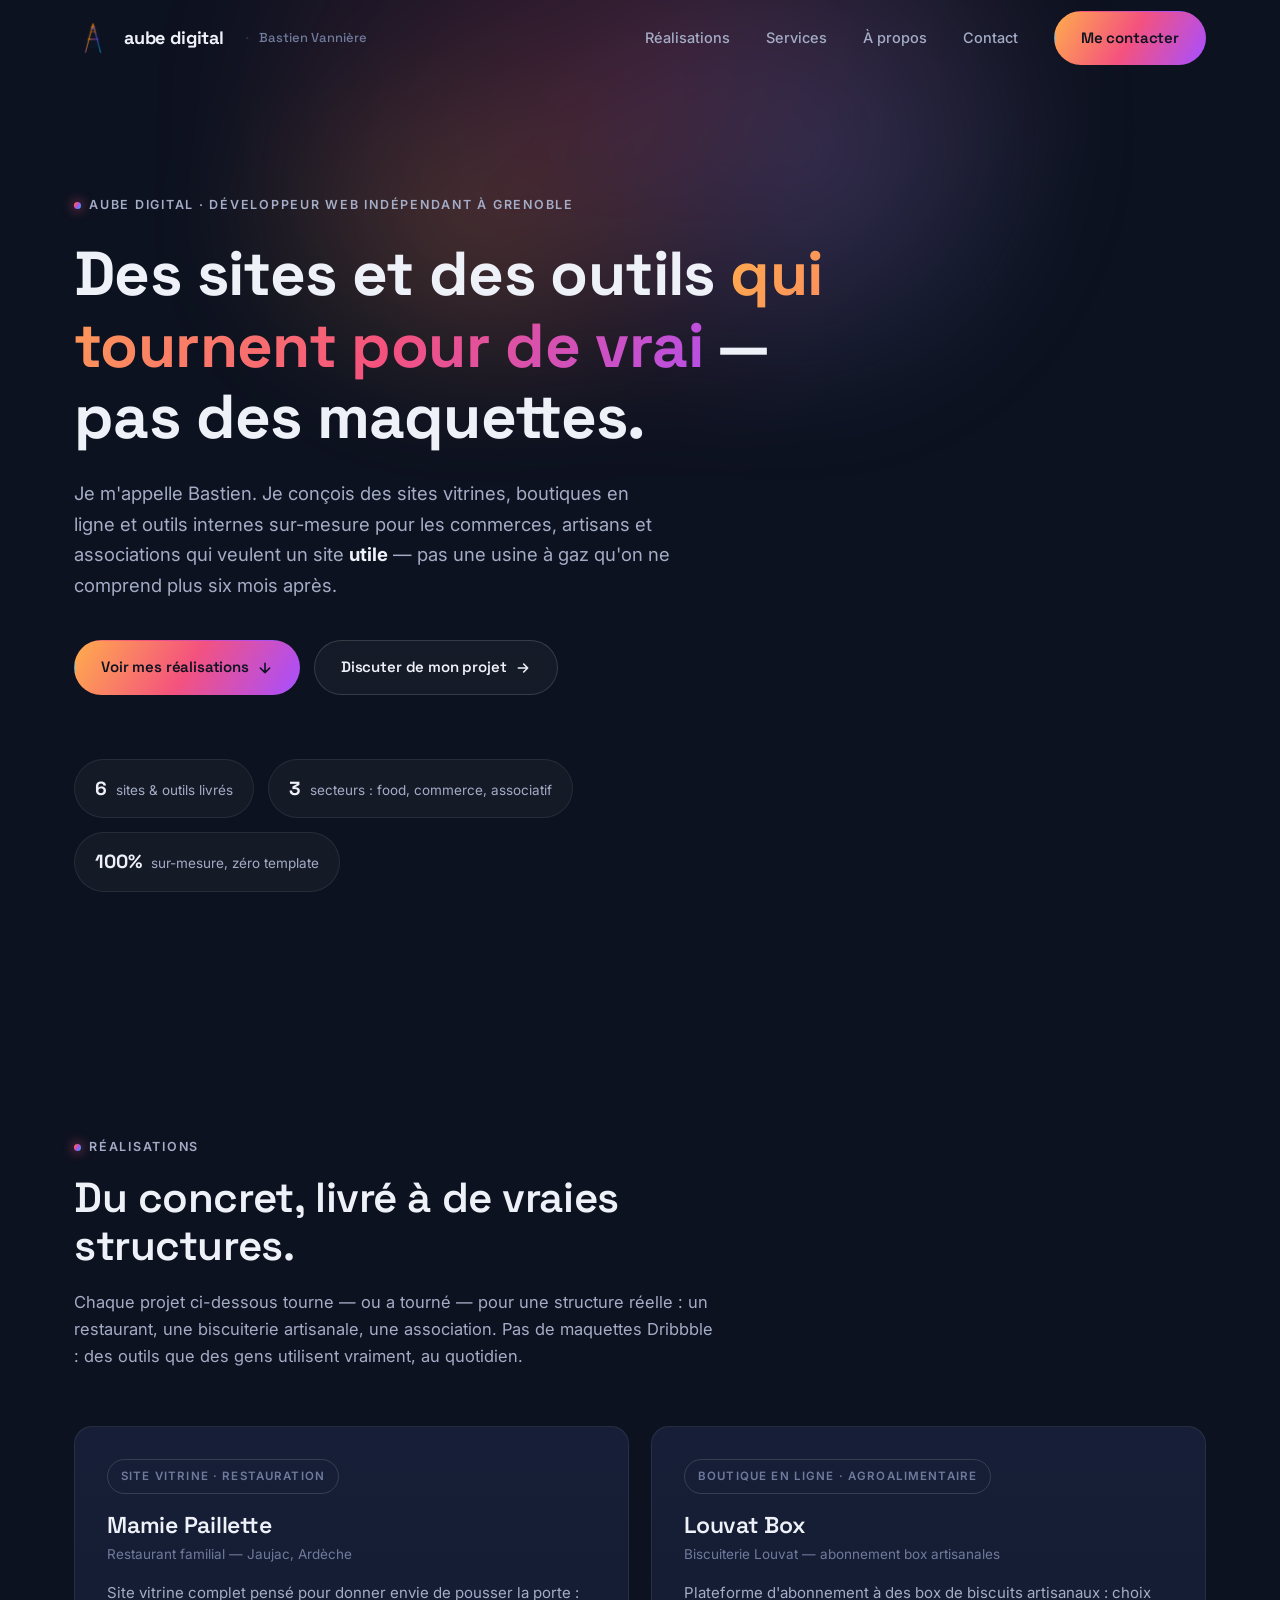
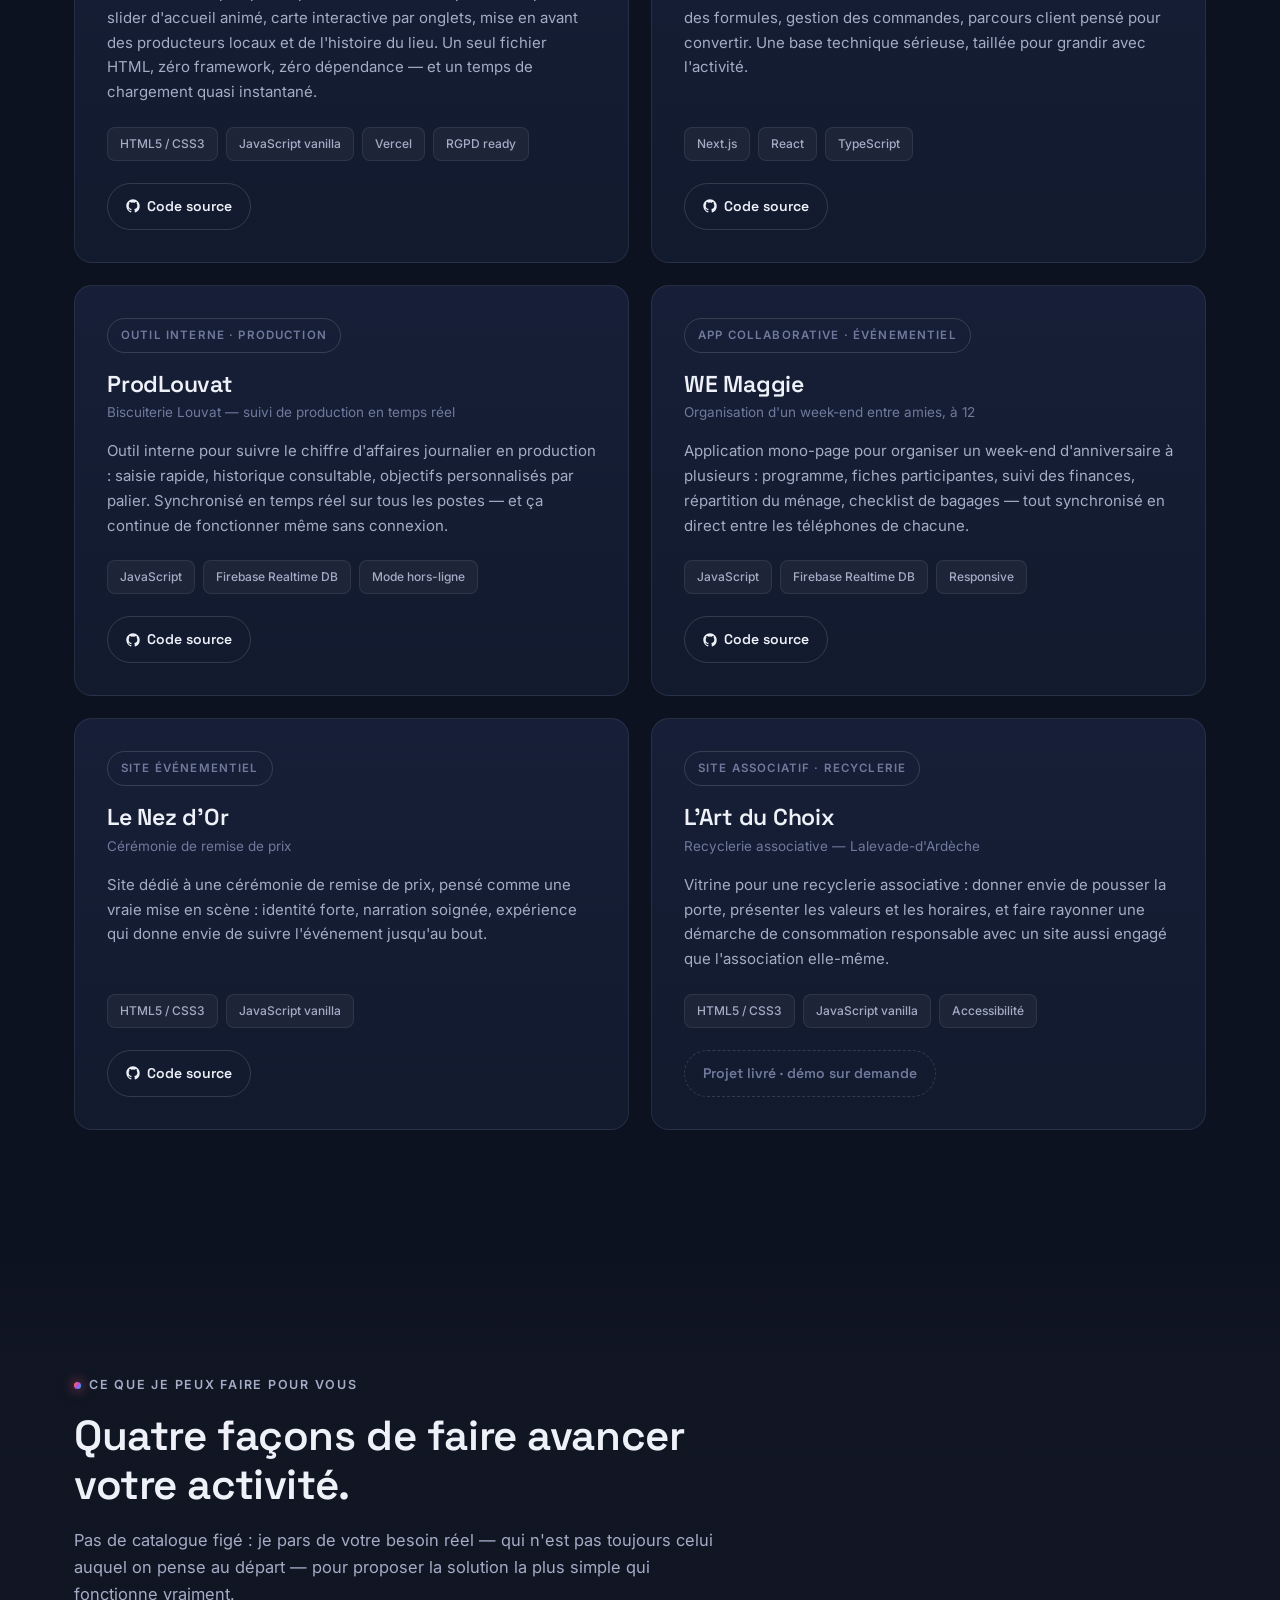
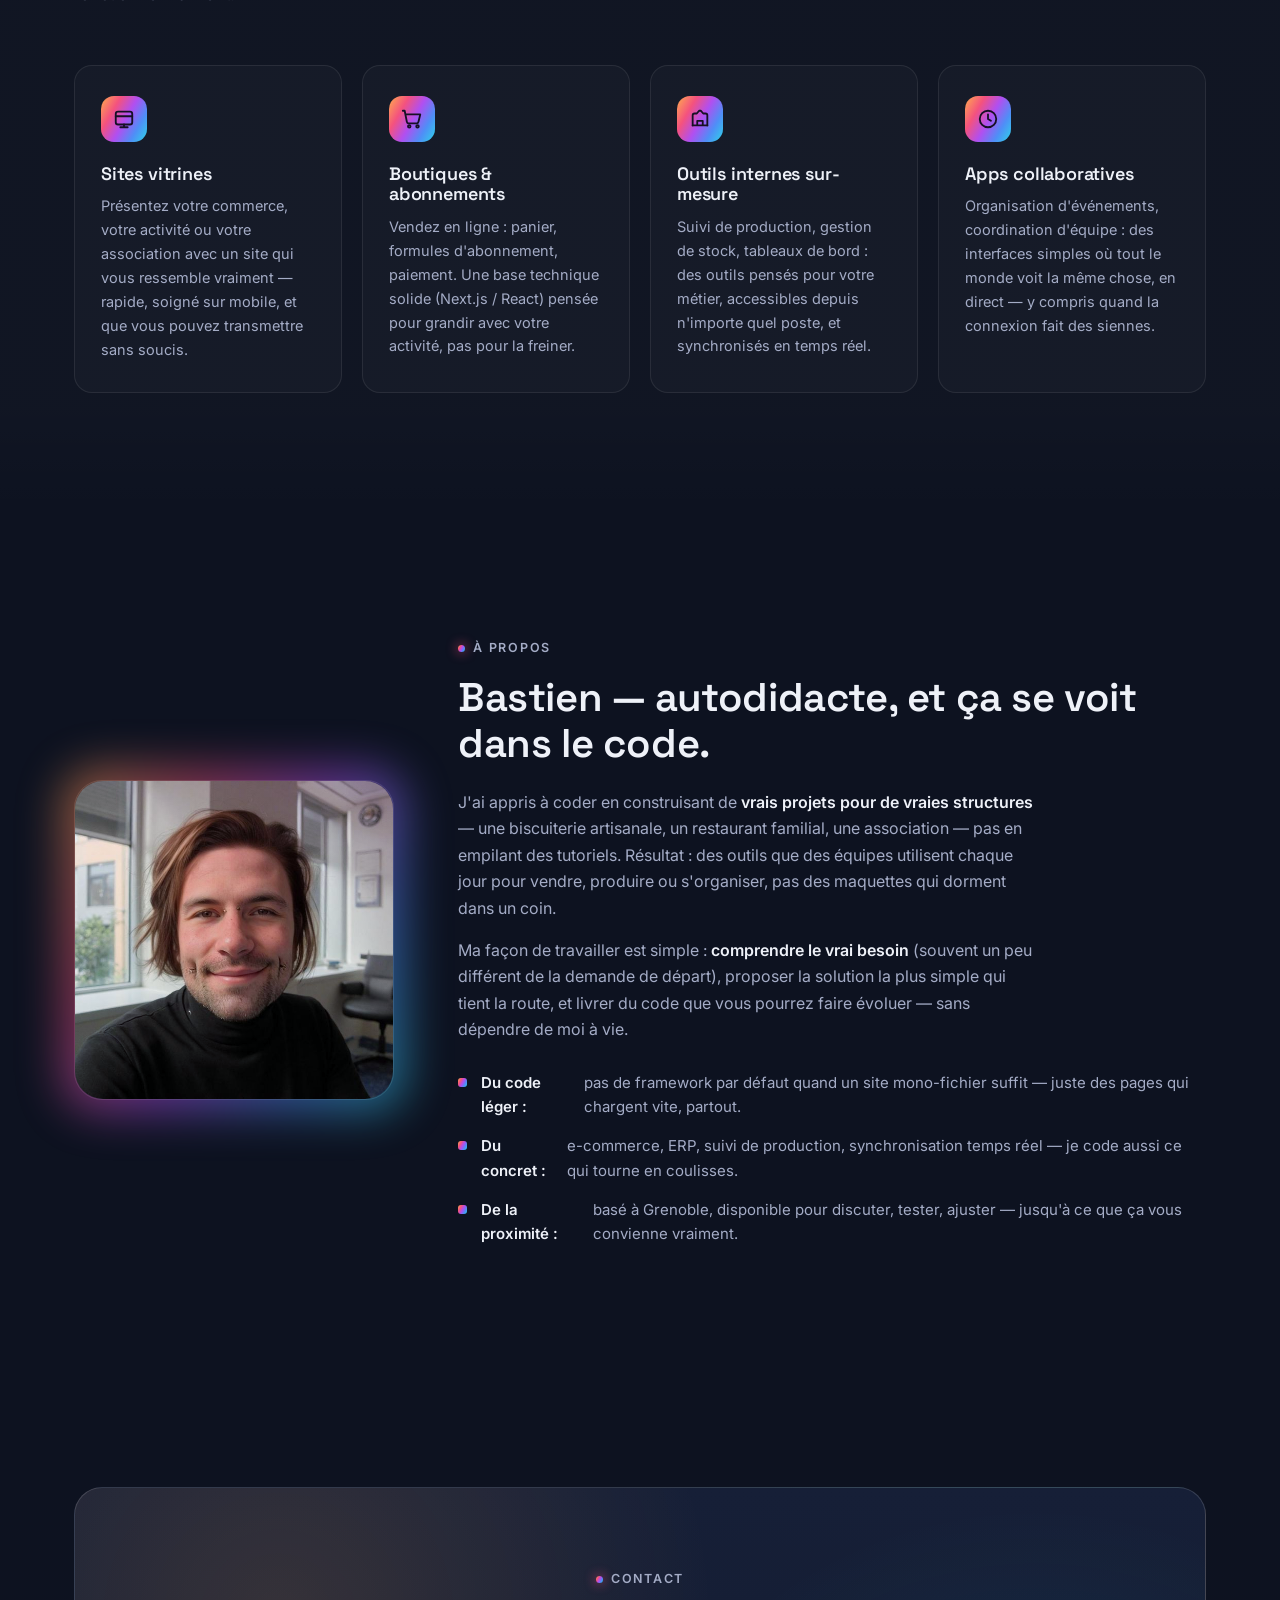
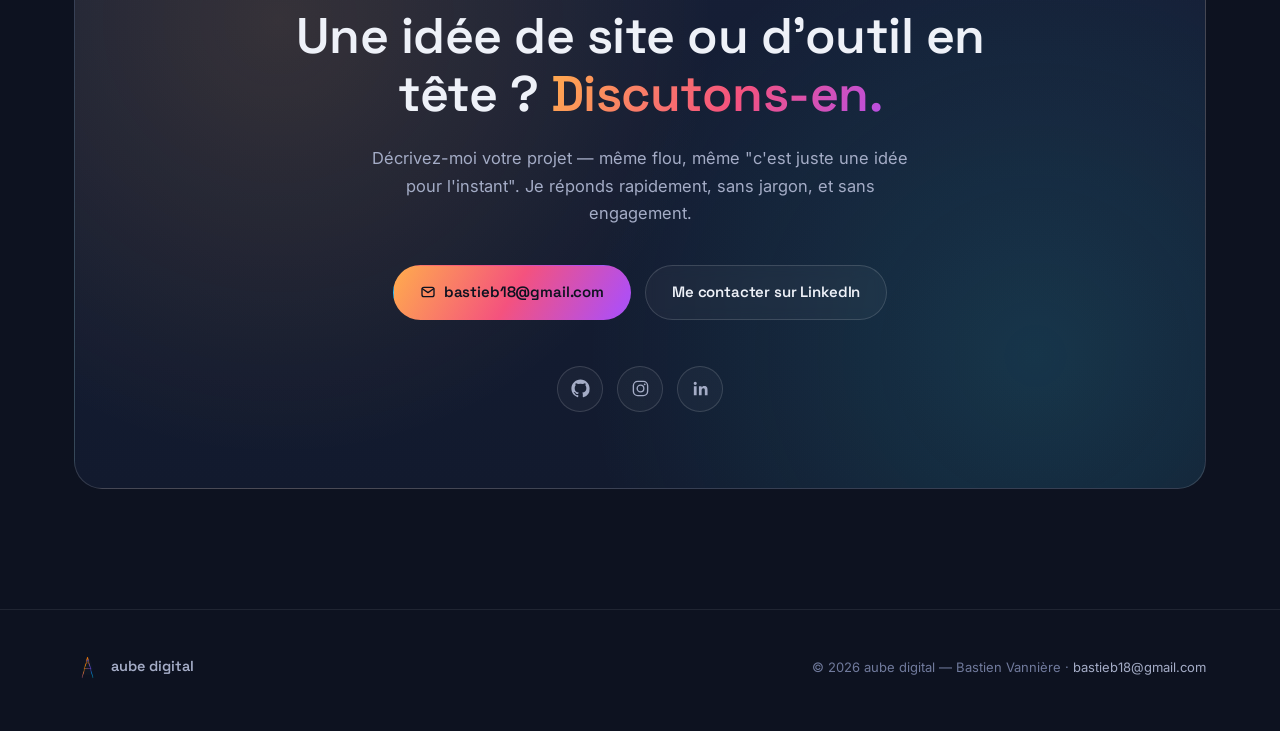
==== index.html @ ed572b6d "Add files via upload" ====
<!DOCTYPE html>
<html lang="fr">
<head>
  <meta charset="UTF-8">
  <meta name="viewport" content="width=device-width, initial-scale=1.0">
  <meta name="description" content="aube digital — Bastien Vanniere, développeur web indépendant à Grenoble. Sites vitrines, boutiques en ligne et outils internes sur-mesure pour commerces, artisans et associations.">
  <title>aube digital — Bastien Vanniere, développeur web indépendant</title>

  <link rel="icon" href="images/logo-mark.png" type="image/png">
  <link rel="preconnect" href="https://fonts.googleapis.com">
  <link rel="preconnect" href="https://fonts.gstatic.com" crossorigin>
  <link href="https://fonts.googleapis.com/css2?family=Space+Grotesk:wght@500;600;700&family=Inter:wght@400;500;600&display=swap" rel="stylesheet">

  <style>
    *, *::before, *::after { box-sizing: border-box; margin: 0; padding: 0; }

    :root {
      --bg:        #0d1220;
      --bg-soft:   #121a2e;
      --surface:   #161f37;
      --surface-2: #1c2742;
      --border:    rgba(255,255,255,.08);
      --border-2:  rgba(255,255,255,.14);
      --text:      #eef1f8;
      --text-dim:  #a4acc6;
      --text-dimmer: #707a9c;

      --c1: #ffac4d;  /* amber   */
      --c2: #f4527e;  /* coral   */
      --c3: #b14ff0;  /* violet  */
      --c4: #4f8ef7;  /* azure   */
      --c5: #2dd4e8;  /* cyan    */
      --gradient: linear-gradient(120deg, var(--c1) 0%, var(--c2) 28%, var(--c3) 52%, var(--c4) 76%, var(--c5) 100%);

      --radius: 18px;
      --radius-sm: 12px;
      --maxw: 1180px;
      --shadow: 0 20px 60px -20px rgba(0,0,0,.6);
    }

    html { scroll-behavior: smooth; }

    body {
      font-family: 'Inter', -apple-system, BlinkMacSystemFont, 'Segoe UI', Roboto, sans-serif;
      background: var(--bg);
      color: var(--text);
      line-height: 1.65;
      -webkit-font-smoothing: antialiased;
      overflow-x: hidden;
    }

    h1, h2, h3, h4 {
      font-family: 'Space Grotesk', 'Inter', sans-serif;
      line-height: 1.15;
      letter-spacing: -.01em;
      font-weight: 600;
    }

    a { color: inherit; text-decoration: none; }
    img { display: block; max-width: 100%; }
    section { position: relative; }

    .wrap {
      max-width: var(--maxw);
      margin: 0 auto;
      padding: 0 24px;
    }

    .grad-text {
      background: var(--gradient);
      background-size: 200% 200%;
      -webkit-background-clip: text;
      background-clip: text;
      color: transparent;
      animation: grad-shift 10s ease infinite;
    }
    @keyframes grad-shift {
      0%, 100% { background-position: 0% 50%; }
      50% { background-position: 100% 50%; }
    }

    .eyebrow {
      display: inline-flex;
      align-items: center;
      gap: 8px;
      font-size: 12.5px;
      font-weight: 600;
      letter-spacing: .14em;
      text-transform: uppercase;
      color: var(--text-dim);
    }
    .eyebrow::before {
      content: '';
      width: 7px; height: 7px;
      border-radius: 50%;
      background: var(--gradient);
      box-shadow: 0 0 12px var(--c2);
    }

    /* ───────────────────────── BUTTONS ───────────────────────── */
    .btn {
      display: inline-flex;
      align-items: center;
      justify-content: center;
      gap: 8px;
      padding: 14px 26px;
      border-radius: 999px;
      font-family: 'Space Grotesk', sans-serif;
      font-weight: 600;
      font-size: 15px;
      letter-spacing: -.01em;
      border: 1px solid transparent;
      cursor: pointer;
      transition: transform .25s ease, box-shadow .25s ease, border-color .25s ease, background .25s ease, color .25s ease;
      white-space: nowrap;
    }
    .btn-primary {
      background: var(--gradient);
      background-size: 180% 180%;
      color: #0d1220;
    }
    .btn-primary:hover { transform: translateY(-2px); box-shadow: 0 12px 32px -8px rgba(244,82,126,.55); background-position: 100% 50%; }
    .btn-ghost {
      background: rgba(255,255,255,.04);
      border-color: var(--border-2);
      color: var(--text);
      backdrop-filter: blur(6px);
    }
    .btn-ghost:hover { background: rgba(255,255,255,.09); border-color: rgba(255,255,255,.3); transform: translateY(-2px); }
    .btn svg { width: 16px; height: 16px; flex-shrink: 0; }

    /* ───────────────────────── NAV ───────────────────────── */
    .nav {
      position: fixed;
      top: 0; left: 0; right: 0;
      z-index: 100;
      border-bottom: 1px solid transparent;
      transition: background .3s ease, border-color .3s ease, backdrop-filter .3s ease;
    }
    .nav.is-scrolled {
      background: rgba(13,18,32,.78);
      backdrop-filter: blur(14px);
      border-color: var(--border);
    }
    .nav .wrap {
      display: flex;
      align-items: center;
      justify-content: space-between;
      height: 76px;
    }
    .brand {
      display: flex;
      align-items: center;
      gap: 12px;
      font-family: 'Space Grotesk', sans-serif;
      font-weight: 700;
      font-size: 18px;
      letter-spacing: -.01em;
    }
    .brand img { width: 38px; height: 38px; object-fit: contain; }
    .brand .sub { color: var(--text-dimmer); font-weight: 500; font-size: 13px; letter-spacing: 0; display: none; }

    .nav-links {
      display: flex;
      align-items: center;
      gap: 36px;
    }
    .nav-links a:not(.btn) {
      font-size: 14.5px;
      font-weight: 500;
      color: var(--text-dim);
      transition: color .2s ease;
      position: relative;
    }
    .nav-links a:not(.btn)::after {
      content: '';
      position: absolute;
      left: 0; right: 100%;
      bottom: -6px;
      height: 2px;
      background: var(--gradient);
      transition: right .25s ease;
      border-radius: 2px;
    }
    .nav-links a:not(.btn):hover { color: var(--text); }
    .nav-links a:not(.btn):hover::after { right: 0; }

    .nav-toggle {
      display: none;
      width: 40px; height: 40px;
      border-radius: 10px;
      border: 1px solid var(--border-2);
      background: rgba(255,255,255,.04);
      cursor: pointer;
      position: relative;
    }
    .nav-toggle span, .nav-toggle span::before, .nav-toggle span::after {
      content: '';
      position: absolute;
      height: 2px;
      background: var(--text);
      border-radius: 2px;
      transition: transform .25s ease, opacity .2s ease, top .25s ease;
    }
    .nav-toggle span { left: 10px; right: 10px; top: 19px; }
    .nav-toggle span::before { left: 0; right: 0; top: -6px; }
    .nav-toggle span::after { left: 0; right: 0; top: 6px; }
    .nav-toggle.is-open span { background: transparent; }
    .nav-toggle.is-open span::before { top: 0; transform: rotate(45deg); background: var(--text); }
    .nav-toggle.is-open span::after { top: 0; transform: rotate(-45deg); background: var(--text); }

    /* ───────────────────────── HERO ───────────────────────── */
    .hero {
      padding: 190px 0 120px;
      overflow: hidden;
    }
    .hero::before {
      content: '';
      position: absolute;
      top: -260px; left: 50%;
      transform: translateX(-50%);
      width: 900px; height: 700px;
      background:
        radial-gradient(closest-side, rgba(244,82,126,.22), transparent),
        radial-gradient(closest-side at 70% 60%, rgba(79,142,247,.18), transparent),
        radial-gradient(closest-side at 30% 70%, rgba(255,172,77,.16), transparent);
      filter: blur(40px);
      pointer-events: none;
      z-index: -1;
    }
    .hero-inner {
      max-width: 760px;
    }
    .hero h1 {
      margin-top: 22px;
      font-size: clamp(34px, 6vw, 62px);
      font-weight: 700;
    }
    .hero p.lead {
      margin-top: 26px;
      max-width: 600px;
      font-size: clamp(16px, 2vw, 18.5px);
      color: var(--text-dim);
    }
    .hero .actions {
      margin-top: 40px;
      display: flex;
      flex-wrap: wrap;
      gap: 14px;
    }
    .stat-row {
      margin-top: 64px;
      display: flex;
      flex-wrap: wrap;
      gap: 14px;
    }
    .stat-chip {
      display: flex;
      align-items: baseline;
      gap: 9px;
      padding: 13px 20px;
      background: rgba(255,255,255,.035);
      border: 1px solid var(--border);
      border-radius: 999px;
      font-size: 13.5px;
      color: var(--text-dim);
    }
    .stat-chip strong {
      font-family: 'Space Grotesk', sans-serif;
      font-size: 19px;
      color: var(--text);
      font-weight: 700;
    }

    /* ───────────────────────── SECTION HEADERS ───────────────────────── */
    .section-head {
      max-width: 640px;
      margin: 0 0 56px;
    }
    .section-head h2 {
      margin-top: 16px;
      font-size: clamp(28px, 4.4vw, 42px);
    }
    .section-head p {
      margin-top: 18px;
      color: var(--text-dim);
      font-size: 16.5px;
    }
    .section-pad { padding: 120px 0; }

    /* ───────────────────────── REVEAL ───────────────────────── */
    .reveal {
      opacity: 0;
      transform: translateY(28px);
      transition: opacity .7s cubic-bezier(.21,.6,.35,1), transform .7s cubic-bezier(.21,.6,.35,1);
    }
    .reveal.is-visible { opacity: 1; transform: translateY(0); }
    .reveal-stagger.is-visible > * { opacity: 1; transform: translateY(0); }
    .reveal-stagger > * {
      opacity: 0;
      transform: translateY(24px);
      transition: opacity .6s ease, transform .6s ease;
    }
    .reveal-stagger > *:nth-child(1) { transition-delay: .02s; }
    .reveal-stagger > *:nth-child(2) { transition-delay: .09s; }
    .reveal-stagger > *:nth-child(3) { transition-delay: .16s; }
    .reveal-stagger > *:nth-child(4) { transition-delay: .23s; }
    .reveal-stagger > *:nth-child(5) { transition-delay: .30s; }
    .reveal-stagger > *:nth-child(6) { transition-delay: .37s; }

    /* ───────────────────────── PROJECTS ───────────────────────── */
    .projects-grid {
      display: grid;
      grid-template-columns: repeat(2, 1fr);
      gap: 22px;
    }
    .project-card {
      grid-column: span 1;
      background: linear-gradient(180deg, var(--surface), var(--bg-soft));
      border: 1px solid var(--border);
      border-radius: var(--radius);
      padding: 32px;
      display: flex;
      flex-direction: column;
      transition: transform .3s ease, border-color .3s ease, box-shadow .3s ease;
    }
    .project-card:hover {
      transform: translateY(-4px);
      border-color: var(--border-2);
      box-shadow: var(--shadow);
    }
    .card-top {
      display: flex;
      align-items: center;
      justify-content: space-between;
      gap: 12px;
      margin-bottom: 18px;
    }
    .card-tag {
      font-size: 11.5px;
      font-weight: 600;
      letter-spacing: .1em;
      text-transform: uppercase;
      color: var(--text-dimmer);
      padding: 7px 13px;
      border: 1px solid var(--border-2);
      border-radius: 999px;
    }
    .project-card h3 {
      font-size: 23px;
      margin-bottom: 4px;
    }
    .project-card .project-meta {
      font-size: 13.5px;
      color: var(--text-dimmer);
      margin-bottom: 16px;
    }
    .project-card p.desc {
      color: var(--text-dim);
      font-size: 15px;
      flex: 1;
    }
    .tag-row {
      display: flex;
      flex-wrap: wrap;
      gap: 8px;
      margin: 22px 0 22px;
    }
    .tech-pill {
      font-size: 12px;
      font-weight: 500;
      padding: 6px 12px;
      border-radius: 8px;
      background: rgba(255,255,255,.045);
      border: 1px solid var(--border);
      color: var(--text-dim);
    }
    .card-links {
      display: flex;
      flex-wrap: wrap;
      gap: 10px;
      margin-top: auto;
    }
    .card-link {
      display: inline-flex;
      align-items: center;
      gap: 7px;
      font-size: 14px;
      font-weight: 600;
      font-family: 'Space Grotesk', sans-serif;
      padding: 11px 18px;
      border-radius: 999px;
      border: 1px solid var(--border-2);
      color: var(--text);
      transition: border-color .2s ease, background .2s ease, transform .2s ease;
    }
    .card-link:hover { background: rgba(255,255,255,.07); border-color: rgba(255,255,255,.35); transform: translateY(-1px); }
    .card-link.is-muted {
      color: var(--text-dimmer);
      border-style: dashed;
      cursor: default;
    }
    .card-link.is-muted:hover { transform: none; background: transparent; border-color: var(--border-2); }
    .card-link svg { width: 14px; height: 14px; }

    /* ───────────────────────── SERVICES ───────────────────────── */
    .services-grid {
      display: grid;
      grid-template-columns: repeat(4, 1fr);
      gap: 20px;
    }
    .service-card {
      padding: 30px 26px;
      border: 1px solid var(--border);
      border-radius: var(--radius);
      background: rgba(255,255,255,.025);
      transition: transform .3s ease, border-color .3s ease, background .3s ease;
    }
    .service-card:hover {
      transform: translateY(-4px);
      border-color: var(--border-2);
      background: rgba(255,255,255,.045);
    }
    .service-icon {
      width: 46px; height: 46px;
      border-radius: 13px;
      display: flex; align-items: center; justify-content: center;
      background: var(--gradient);
      margin-bottom: 22px;
    }
    .service-icon svg { width: 22px; height: 22px; color: #161025; }
    .service-card h3 { font-size: 18px; margin-bottom: 10px; }
    .service-card p { font-size: 14.5px; color: var(--text-dim); }

    /* ───────────────────────── ABOUT ───────────────────────── */
    .about-grid {
      display: grid;
      grid-template-columns: 320px 1fr;
      gap: 64px;
      align-items: center;
    }
    .about-photo {
      position: relative;
      width: 100%;
      aspect-ratio: 1;
      border-radius: 28px;
      isolation: isolate;
      border: 1px solid var(--border-2);
    }
    .about-photo img {
      display: block;
      width: 100%; height: 100%;
      object-fit: cover;
      filter: saturate(1.04);
      border-radius: 28px;
    }
    .about-photo::after {
      content: '';
      position: absolute; inset: 0;
      border-radius: 28px;
      background: linear-gradient(200deg, rgba(177,79,240,.16), transparent 45%, rgba(45,212,232,.14));
      mix-blend-mode: overlay;
    }
    .about-photo .ring {
      position: absolute;
      inset: -14px;
      border-radius: 38px;
      background: var(--gradient);
      opacity: .5;
      z-index: -1;
      filter: blur(22px);
    }
    .about-copy h2 { font-size: clamp(28px, 4.4vw, 40px); margin: 16px 0 22px; }
    .about-copy p { color: var(--text-dim); font-size: 16px; margin-bottom: 16px; max-width: 580px; }
    .about-copy p strong { color: var(--text); font-weight: 600; }
    .about-list {
      margin-top: 28px;
      display: flex;
      flex-direction: column;
      gap: 14px;
    }
    .about-list li {
      display: flex;
      gap: 14px;
      align-items: flex-start;
      list-style: none;
      font-size: 15px;
      color: var(--text-dim);
    }
    .about-list li::before {
      content: '';
      flex-shrink: 0;
      margin-top: 7px;
      width: 9px; height: 9px;
      border-radius: 3px;
      background: var(--gradient);
    }
    .about-list li strong { color: var(--text); font-weight: 600; }

    /* ───────────────────────── CONTACT ───────────────────────── */
    .contact-card {
      border-radius: 28px;
      border: 1px solid var(--border-2);
      background:
        radial-gradient(circle at 18% 22%, rgba(255,172,77,.14), transparent 42%),
        radial-gradient(circle at 85% 78%, rgba(45,212,232,.14), transparent 42%),
        linear-gradient(180deg, var(--surface), var(--bg-soft));
      padding: clamp(36px, 6vw, 76px);
      text-align: center;
    }
    .contact-card .eyebrow { justify-content: center; }
    .contact-card h2 {
      margin-top: 18px;
      font-size: clamp(30px, 5.4vw, 50px);
      max-width: 720px;
      margin-left: auto; margin-right: auto;
    }
    .contact-card p.lead {
      margin: 22px auto 0;
      max-width: 540px;
      color: var(--text-dim);
      font-size: 16.5px;
    }
    .contact-actions {
      margin-top: 38px;
      display: flex;
      flex-wrap: wrap;
      justify-content: center;
      gap: 14px;
    }
    .social-row {
      margin-top: 46px;
      display: flex;
      justify-content: center;
      gap: 14px;
    }
    .social-link {
      width: 46px; height: 46px;
      border-radius: 50%;
      display: flex; align-items: center; justify-content: center;
      border: 1px solid var(--border-2);
      background: rgba(255,255,255,.03);
      color: var(--text-dim);
      transition: color .2s ease, border-color .2s ease, transform .2s ease, background .2s ease;
    }
    .social-link:hover {
      color: var(--text);
      border-color: rgba(255,255,255,.35);
      background: rgba(255,255,255,.08);
      transform: translateY(-3px);
    }
    .social-link svg { width: 19px; height: 19px; }

    /* ───────────────────────── FOOTER ───────────────────────── */
    footer {
      padding: 44px 0 50px;
      border-top: 1px solid var(--border);
    }
    footer .wrap {
      display: flex;
      flex-wrap: wrap;
      align-items: center;
      justify-content: space-between;
      gap: 16px;
    }
    .footer-brand {
      display: flex; align-items: center; gap: 10px;
      font-family: 'Space Grotesk', sans-serif;
      font-weight: 600;
      font-size: 14.5px;
      color: var(--text-dim);
    }
    .footer-brand img { width: 27px; height: 27px; object-fit: contain; }
    footer .legal { font-size: 13px; color: var(--text-dimmer); }
    footer .legal a { color: var(--text-dim); }
    footer .legal a:hover { color: var(--text); }

    /* ───────────────────────── RESPONSIVE ───────────────────────── */
    @media (max-width: 980px) {
      .about-grid { grid-template-columns: 1fr; gap: 40px; }
      .about-photo { max-width: 340px; margin: 0 auto; }
      .services-grid { grid-template-columns: repeat(2, 1fr); }
    }

    @media (max-width: 760px) {
      .nav-links {
        position: fixed;
        top: 76px; left: 0; right: 0;
        flex-direction: column;
        align-items: stretch;
        gap: 0;
        background: rgba(13,18,32,.97);
        backdrop-filter: blur(16px);
        border-bottom: 1px solid var(--border);
        padding: 8px 24px 22px;
        transform: translateY(-130%);
        opacity: 0;
        transition: transform .3s ease, opacity .25s ease;
      }
      .nav-links.is-open { transform: translateY(0); opacity: 1; }
      .nav-links a:not(.btn) { padding: 14px 4px; border-bottom: 1px solid var(--border); }
      .nav-links a:not(.btn)::after { display: none; }
      .nav-links .btn { margin-top: 14px; align-self: flex-start; }
      .nav-toggle { display: block; }
      .brand .sub { display: none !important; }

      .hero { padding: 150px 0 80px; }
      .section-pad { padding: 84px 0; }
      .projects-grid { grid-template-columns: 1fr; }
      .services-grid { grid-template-columns: 1fr; }
      .stat-row { gap: 10px; }
      .stat-chip { padding: 11px 16px; }
    }

    @media (min-width: 761px) {
      .brand .sub { display: inline; }
      .brand .sub::before { content: '·'; margin: 0 10px; color: var(--border-2); }
    }

    /* Reduced motion */
    @media (prefers-reduced-motion: reduce) {
      html { scroll-behavior: auto; }
      .grad-text, .reveal, .reveal-stagger > * { animation: none !important; transition: none !important; opacity: 1 !important; transform: none !important; }
    }
  </style>
</head>
<body>

  <noscript><style>.reveal, .reveal-stagger > * { opacity: 1 !important; transform: none !important; }</style></noscript>

  <!-- ============== NAV ============== -->
  <header class="nav" id="site-nav">
    <div class="wrap">
      <a href="#top" class="brand">
        <img src="images/logo-mark.png" alt="Logo aube digital">
        aube digital <span class="sub">Bastien Vannière</span>
      </a>

      <nav class="nav-links" id="nav-links">
        <a href="#realisations">Réalisations</a>
        <a href="#services">Services</a>
        <a href="#a-propos">À propos</a>
        <a href="#contact">Contact</a>
        <a href="mailto:bastieb18@gmail.com" class="btn btn-primary">Me contacter</a>
      </nav>

      <button class="nav-toggle" id="nav-toggle" aria-label="Ouvrir le menu" aria-expanded="false" aria-controls="nav-links">
        <span></span>
      </button>
    </div>
  </header>

  <main id="top">

    <!-- ============== HERO ============== -->
    <section class="hero">
      <div class="wrap">
        <div class="hero-inner reveal">
          <span class="eyebrow">aube digital · développeur web indépendant à Grenoble</span>
          <h1>Des sites et des outils <span class="grad-text">qui tournent pour de vrai</span> — pas des maquettes.</h1>
          <p class="lead">
            Je m'appelle Bastien. Je conçois des sites vitrines, boutiques en ligne et outils internes
            sur-mesure pour les commerces, artisans et associations qui veulent un site <strong style="color:var(--text)">utile</strong> —
            pas une usine à gaz qu'on ne comprend plus six mois après.
          </p>
          <div class="actions">
            <a href="#realisations" class="btn btn-primary">
              Voir mes réalisations
              <svg viewBox="0 0 24 24" fill="none" stroke="currentColor" stroke-width="2.4" stroke-linecap="round" stroke-linejoin="round"><path d="M12 5v14M5 12l7 7 7-7"/></svg>
            </a>
            <a href="#contact" class="btn btn-ghost">
              Discuter de mon projet
              <svg viewBox="0 0 24 24" fill="none" stroke="currentColor" stroke-width="2.4" stroke-linecap="round" stroke-linejoin="round"><path d="M5 12h14M13 6l6 6-6 6"/></svg>
            </a>
          </div>

          <div class="stat-row">
            <span class="stat-chip"><strong>6</strong> sites &amp; outils livrés</span>
            <span class="stat-chip"><strong>3</strong> secteurs : food, commerce, associatif</span>
            <span class="stat-chip"><strong>100%</strong> sur-mesure, zéro template</span>
          </div>
        </div>
      </div>
    </section>

    <!-- ============== PROJETS ============== -->
    <section class="section-pad" id="realisations">
      <div class="wrap">
        <div class="section-head reveal">
          <span class="eyebrow">Réalisations</span>
          <h2>Du concret, livré à de vraies structures.</h2>
          <p>Chaque projet ci-dessous tourne — ou a tourné — pour une structure réelle : un restaurant, une biscuiterie artisanale, une association. Pas de maquettes Dribbble : des outils que des gens utilisent vraiment, au quotidien.</p>
        </div>

        <div class="projects-grid reveal-stagger">

          <!-- Mamie Paillette -->
          <article class="project-card">
            <div class="card-top">
              <span class="card-tag">Site vitrine · Restauration</span>
            </div>
            <h3>Mamie Paillette</h3>
            <p class="project-meta">Restaurant familial — Jaujac, Ardèche</p>
            <p class="desc">
              Site vitrine complet pensé pour donner envie de pousser la porte : slider d'accueil animé,
              carte interactive par onglets, mise en avant des producteurs locaux et de l'histoire du lieu.
              Un seul fichier HTML, zéro framework, zéro dépendance — et un temps de chargement quasi instantané.
            </p>
            <div class="tag-row">
              <span class="tech-pill">HTML5 / CSS3</span>
              <span class="tech-pill">JavaScript vanilla</span>
              <span class="tech-pill">Vercel</span>
              <span class="tech-pill">RGPD ready</span>
            </div>
            <div class="card-links">
              <a class="card-link" href="https://github.com/bast5577438/mamiepailette" target="_blank" rel="noopener">
                <svg viewBox="0 0 24 24" fill="currentColor"><path d="M12 .5C5.65.5.5 5.65.5 12c0 5.09 3.29 9.4 7.86 10.93.57.1.78-.25.78-.55 0-.27-.01-1.16-.02-2.11-3.2.7-3.88-1.36-3.88-1.36-.52-1.34-1.28-1.69-1.28-1.69-1.05-.72.08-.71.08-.71 1.16.08 1.77 1.19 1.77 1.19 1.03 1.77 2.7 1.26 3.36.96.1-.74.4-1.26.73-1.55-2.55-.29-5.24-1.28-5.24-5.69 0-1.26.45-2.29 1.19-3.09-.12-.29-.52-1.46.11-3.05 0 0 .97-.31 3.18 1.18a11 11 0 0 1 5.79 0c2.2-1.49 3.17-1.18 3.17-1.18.64 1.59.24 2.76.12 3.05.74.8 1.18 1.83 1.18 3.09 0 4.42-2.69 5.39-5.25 5.68.41.36.78 1.06.78 2.14 0 1.55-.01 2.79-.01 3.17 0 .31.2.66.79.55A10.97 10.97 0 0 0 23.5 12c0-6.35-5.15-11.5-11.5-11.5z"/></svg>
                Code source
              </a>
            </div>
          </article>

          <!-- Louvat Box -->
          <article class="project-card">
            <div class="card-top">
              <span class="card-tag">Boutique en ligne · Agroalimentaire</span>
            </div>
            <h3>Louvat Box</h3>
            <p class="project-meta">Biscuiterie Louvat — abonnement box artisanales</p>
            <p class="desc">
              Plateforme d'abonnement à des box de biscuits artisanaux : choix des formules, gestion des
              commandes, parcours client pensé pour convertir. Une base technique sérieuse, taillée pour
              grandir avec l'activité.
            </p>
            <div class="tag-row">
              <span class="tech-pill">Next.js</span>
              <span class="tech-pill">React</span>
              <span class="tech-pill">TypeScript</span>
            </div>
            <div class="card-links">
              <a class="card-link" href="https://github.com/bast5577438/Louvat-box" target="_blank" rel="noopener">
                <svg viewBox="0 0 24 24" fill="currentColor"><path d="M12 .5C5.65.5.5 5.65.5 12c0 5.09 3.29 9.4 7.86 10.93.57.1.78-.25.78-.55 0-.27-.01-1.16-.02-2.11-3.2.7-3.88-1.36-3.88-1.36-.52-1.34-1.28-1.69-1.28-1.69-1.05-.72.08-.71.08-.71 1.16.08 1.77 1.19 1.77 1.19 1.03 1.77 2.7 1.26 3.36.96.1-.74.4-1.26.73-1.55-2.55-.29-5.24-1.28-5.24-5.69 0-1.26.45-2.29 1.19-3.09-.12-.29-.52-1.46.11-3.05 0 0 .97-.31 3.18 1.18a11 11 0 0 1 5.79 0c2.2-1.49 3.17-1.18 3.17-1.18.64 1.59.24 2.76.12 3.05.74.8 1.18 1.83 1.18 3.09 0 4.42-2.69 5.39-5.25 5.68.41.36.78 1.06.78 2.14 0 1.55-.01 2.79-.01 3.17 0 .31.2.66.79.55A10.97 10.97 0 0 0 23.5 12c0-6.35-5.15-11.5-11.5-11.5z"/></svg>
                Code source
              </a>
            </div>
          </article>

          <!-- ProdLouvat -->
          <article class="project-card">
            <div class="card-top">
              <span class="card-tag">Outil interne · Production</span>
            </div>
            <h3>ProdLouvat</h3>
            <p class="project-meta">Biscuiterie Louvat — suivi de production en temps réel</p>
            <p class="desc">
              Outil interne pour suivre le chiffre d'affaires journalier en production : saisie rapide,
              historique consultable, objectifs personnalisés par palier. Synchronisé en temps réel sur
              tous les postes — et ça continue de fonctionner même sans connexion.
            </p>
            <div class="tag-row">
              <span class="tech-pill">JavaScript</span>
              <span class="tech-pill">Firebase Realtime DB</span>
              <span class="tech-pill">Mode hors-ligne</span>
            </div>
            <div class="card-links">
              <a class="card-link" href="https://github.com/bast5577438/ProdLouvat" target="_blank" rel="noopener">
                <svg viewBox="0 0 24 24" fill="currentColor"><path d="M12 .5C5.65.5.5 5.65.5 12c0 5.09 3.29 9.4 7.86 10.93.57.1.78-.25.78-.55 0-.27-.01-1.16-.02-2.11-3.2.7-3.88-1.36-3.88-1.36-.52-1.34-1.28-1.69-1.28-1.69-1.05-.72.08-.71.08-.71 1.16.08 1.77 1.19 1.77 1.19 1.03 1.77 2.7 1.26 3.36.96.1-.74.4-1.26.73-1.55-2.55-.29-5.24-1.28-5.24-5.69 0-1.26.45-2.29 1.19-3.09-.12-.29-.52-1.46.11-3.05 0 0 .97-.31 3.18 1.18a11 11 0 0 1 5.79 0c2.2-1.49 3.17-1.18 3.17-1.18.64 1.59.24 2.76.12 3.05.74.8 1.18 1.83 1.18 3.09 0 4.42-2.69 5.39-5.25 5.68.41.36.78 1.06.78 2.14 0 1.55-.01 2.79-.01 3.17 0 .31.2.66.79.55A10.97 10.97 0 0 0 23.5 12c0-6.35-5.15-11.5-11.5-11.5z"/></svg>
                Code source
              </a>
            </div>
          </article>

          <!-- WE Maggie -->
          <article class="project-card">
            <div class="card-top">
              <span class="card-tag">App collaborative · Événementiel</span>
            </div>
            <h3>WE Maggie</h3>
            <p class="project-meta">Organisation d'un week-end entre amies, à 12</p>
            <p class="desc">
              Application mono-page pour organiser un week-end d'anniversaire à plusieurs : programme,
              fiches participantes, suivi des finances, répartition du ménage, checklist de bagages —
              tout synchronisé en direct entre les téléphones de chacune.
            </p>
            <div class="tag-row">
              <span class="tech-pill">JavaScript</span>
              <span class="tech-pill">Firebase Realtime DB</span>
              <span class="tech-pill">Responsive</span>
            </div>
            <div class="card-links">
              <a class="card-link" href="https://github.com/bast5577438/WEMaggie" target="_blank" rel="noopener">
                <svg viewBox="0 0 24 24" fill="currentColor"><path d="M12 .5C5.65.5.5 5.65.5 12c0 5.09 3.29 9.4 7.86 10.93.57.1.78-.25.78-.55 0-.27-.01-1.16-.02-2.11-3.2.7-3.88-1.36-3.88-1.36-.52-1.34-1.28-1.69-1.28-1.69-1.05-.72.08-.71.08-.71 1.16.08 1.77 1.19 1.77 1.19 1.03 1.77 2.7 1.26 3.36.96.1-.74.4-1.26.73-1.55-2.55-.29-5.24-1.28-5.24-5.69 0-1.26.45-2.29 1.19-3.09-.12-.29-.52-1.46.11-3.05 0 0 .97-.31 3.18 1.18a11 11 0 0 1 5.79 0c2.2-1.49 3.17-1.18 3.17-1.18.64 1.59.24 2.76.12 3.05.74.8 1.18 1.83 1.18 3.09 0 4.42-2.69 5.39-5.25 5.68.41.36.78 1.06.78 2.14 0 1.55-.01 2.79-.01 3.17 0 .31.2.66.79.55A10.97 10.97 0 0 0 23.5 12c0-6.35-5.15-11.5-11.5-11.5z"/></svg>
                Code source
              </a>
            </div>
          </article>

          <!-- Le Nez d'Or -->
          <article class="project-card">
            <div class="card-top">
              <span class="card-tag">Site événementiel</span>
            </div>
            <h3>Le Nez d'Or</h3>
            <p class="project-meta">Cérémonie de remise de prix</p>
            <p class="desc">
              Site dédié à une cérémonie de remise de prix, pensé comme une vraie mise en scène :
              identité forte, narration soignée, expérience qui donne envie de suivre l'événement
              jusqu'au bout.
            </p>
            <div class="tag-row">
              <span class="tech-pill">HTML5 / CSS3</span>
              <span class="tech-pill">JavaScript vanilla</span>
            </div>
            <div class="card-links">
              <a class="card-link" href="https://github.com/bast5577438/LeNezDor" target="_blank" rel="noopener">
                <svg viewBox="0 0 24 24" fill="currentColor"><path d="M12 .5C5.65.5.5 5.65.5 12c0 5.09 3.29 9.4 7.86 10.93.57.1.78-.25.78-.55 0-.27-.01-1.16-.02-2.11-3.2.7-3.88-1.36-3.88-1.36-.52-1.34-1.28-1.69-1.28-1.69-1.05-.72.08-.71.08-.71 1.16.08 1.77 1.19 1.77 1.19 1.03 1.77 2.7 1.26 3.36.96.1-.74.4-1.26.73-1.55-2.55-.29-5.24-1.28-5.24-5.69 0-1.26.45-2.29 1.19-3.09-.12-.29-.52-1.46.11-3.05 0 0 .97-.31 3.18 1.18a11 11 0 0 1 5.79 0c2.2-1.49 3.17-1.18 3.17-1.18.64 1.59.24 2.76.12 3.05.74.8 1.18 1.83 1.18 3.09 0 4.42-2.69 5.39-5.25 5.68.41.36.78 1.06.78 2.14 0 1.55-.01 2.79-.01 3.17 0 .31.2.66.79.55A10.97 10.97 0 0 0 23.5 12c0-6.35-5.15-11.5-11.5-11.5z"/></svg>
                Code source
              </a>
            </div>
          </article>

          <!-- L'Art du Choix -->
          <article class="project-card">
            <div class="card-top">
              <span class="card-tag">Site associatif · Recyclerie</span>
            </div>
            <h3>L'Art du Choix</h3>
            <p class="project-meta">Recyclerie associative — Lalevade-d'Ardèche</p>
            <p class="desc">
              Vitrine pour une recyclerie associative : donner envie de pousser la porte, présenter les
              valeurs et les horaires, et faire rayonner une démarche de consommation responsable
              avec un site aussi engagé que l'association elle-même.
            </p>
            <div class="tag-row">
              <span class="tech-pill">HTML5 / CSS3</span>
              <span class="tech-pill">JavaScript vanilla</span>
              <span class="tech-pill">Accessibilité</span>
            </div>
            <div class="card-links">
              <span class="card-link is-muted">Projet livré · démo sur demande</span>
            </div>
          </article>

        </div>
      </div>
    </section>

    <!-- ============== SERVICES ============== -->
    <section class="section-pad" id="services" style="background:linear-gradient(180deg, transparent, rgba(255,255,255,.015) 12%, rgba(255,255,255,.015) 88%, transparent);">
      <div class="wrap">
        <div class="section-head reveal">
          <span class="eyebrow">Ce que je peux faire pour vous</span>
          <h2>Quatre façons de faire avancer votre activité.</h2>
          <p>Pas de catalogue figé : je pars de votre besoin réel — qui n'est pas toujours celui auquel on pense au départ — pour proposer la solution la plus simple qui fonctionne vraiment.</p>
        </div>

        <div class="services-grid reveal-stagger">
          <div class="service-card">
            <div class="service-icon">
              <svg viewBox="0 0 24 24" fill="none" stroke="currentColor" stroke-width="2" stroke-linecap="round" stroke-linejoin="round"><rect x="3" y="4" width="18" height="14" rx="2.5"/><path d="M3 9h18M8 21h8M12 18v3"/></svg>
            </div>
            <h3>Sites vitrines</h3>
            <p>Présentez votre commerce, votre activité ou votre association avec un site qui vous ressemble vraiment — rapide, soigné sur mobile, et que vous pouvez transmettre sans soucis.</p>
          </div>
          <div class="service-card">
            <div class="service-icon">
              <svg viewBox="0 0 24 24" fill="none" stroke="currentColor" stroke-width="2" stroke-linecap="round" stroke-linejoin="round"><circle cx="9" cy="20" r="1.4"/><circle cx="18" cy="20" r="1.4"/><path d="M2 3h2l2.4 12.2a2 2 0 0 0 2 1.6h8.6a2 2 0 0 0 2-1.6L21 7H6"/></svg>
            </div>
            <h3>Boutiques &amp; abonnements</h3>
            <p>Vendez en ligne : panier, formules d'abonnement, paiement. Une base technique solide (Next.js / React) pensée pour grandir avec votre activité, pas pour la freiner.</p>
          </div>
          <div class="service-card">
            <div class="service-icon">
              <svg viewBox="0 0 24 24" fill="none" stroke="currentColor" stroke-width="2" stroke-linecap="round" stroke-linejoin="round"><path d="M4 19V8a2 2 0 0 1 2-2h2.5L11 3h2l2.5 3H18a2 2 0 0 1 2 2v11"/><path d="M4 19h16M9 19v-5h6v5"/></svg>
            </div>
            <h3>Outils internes sur-mesure</h3>
            <p>Suivi de production, gestion de stock, tableaux de bord : des outils pensés pour votre métier, accessibles depuis n'importe quel poste, et synchronisés en temps réel.</p>
          </div>
          <div class="service-card">
            <div class="service-icon">
              <svg viewBox="0 0 24 24" fill="none" stroke="currentColor" stroke-width="2" stroke-linecap="round" stroke-linejoin="round"><circle cx="12" cy="12" r="9"/><path d="M12 7v5l3.2 1.9"/></svg>
            </div>
            <h3>Apps collaboratives</h3>
            <p>Organisation d'événements, coordination d'équipe : des interfaces simples où tout le monde voit la même chose, en direct — y compris quand la connexion fait des siennes.</p>
          </div>
        </div>
      </div>
    </section>

    <!-- ============== À PROPOS ============== -->
    <section class="section-pad" id="a-propos">
      <div class="wrap">
        <div class="about-grid">
          <div class="about-photo reveal">
            <div class="ring" aria-hidden="true"></div>
            <img src="images/bastien.jpg" alt="Portrait de Bastien Vannière, fondateur d'aube digital" loading="lazy">
          </div>
          <div class="about-copy reveal">
            <span class="eyebrow">À propos</span>
            <h2>Bastien — autodidacte, et ça se voit dans le code.</h2>
            <p>
              J'ai appris à coder en construisant de <strong>vrais projets pour de vraies structures</strong> —
              une biscuiterie artisanale, un restaurant familial, une association — pas en empilant des tutoriels.
              Résultat : des outils que des équipes utilisent chaque jour pour vendre, produire ou s'organiser,
              pas des maquettes qui dorment dans un coin.
            </p>
            <p>
              Ma façon de travailler est simple : <strong>comprendre le vrai besoin</strong> (souvent un peu différent
              de la demande de départ), proposer la solution la plus simple qui tient la route, et livrer du code
              que vous pourrez faire évoluer — sans dépendre de moi à vie.
            </p>
            <ul class="about-list">
              <li><strong>Du code léger :</strong> pas de framework par défaut quand un site mono-fichier suffit — juste des pages qui chargent vite, partout.</li>
              <li><strong>Du concret :</strong> e-commerce, ERP, suivi de production, synchronisation temps réel — je code aussi ce qui tourne en coulisses.</li>
              <li><strong>De la proximité :</strong> basé à Grenoble, disponible pour discuter, tester, ajuster — jusqu'à ce que ça vous convienne vraiment.</li>
            </ul>
          </div>
        </div>
      </div>
    </section>

    <!-- ============== CONTACT ============== -->
    <section class="section-pad" id="contact">
      <div class="wrap">
        <div class="contact-card reveal">
          <span class="eyebrow">Contact</span>
          <h2>Une idée de site ou d'outil en tête ? <span class="grad-text">Discutons-en.</span></h2>
          <p class="lead">Décrivez-moi votre projet — même flou, même "c'est juste une idée pour l'instant".
            Je réponds rapidement, sans jargon, et sans engagement.</p>
          <div class="contact-actions">
            <a href="mailto:bastieb18@gmail.com" class="btn btn-primary">
              <svg viewBox="0 0 24 24" fill="none" stroke="currentColor" stroke-width="2" stroke-linecap="round" stroke-linejoin="round"><rect x="3" y="5" width="18" height="14" rx="3"/><path d="M3.5 7.2 12 13l8.5-5.8"/></svg>
              bastieb18@gmail.com
            </a>
            <a href="https://www.linkedin.com/in/bastien-vanniere-636315175/" target="_blank" rel="noopener" class="btn btn-ghost">
              Me contacter sur LinkedIn
            </a>
          </div>

          <div class="social-row">
            <a class="social-link" href="https://github.com/bast5577438" target="_blank" rel="noopener" aria-label="GitHub de Bastien Vannière (bast5577438)">
              <svg viewBox="0 0 24 24" fill="currentColor"><path d="M12 .5C5.65.5.5 5.65.5 12c0 5.09 3.29 9.4 7.86 10.93.57.1.78-.25.78-.55 0-.27-.01-1.16-.02-2.11-3.2.7-3.88-1.36-3.88-1.36-.52-1.34-1.28-1.69-1.28-1.69-1.05-.72.08-.71.08-.71 1.16.08 1.77 1.19 1.77 1.19 1.03 1.77 2.7 1.26 3.36.96.1-.74.4-1.26.73-1.55-2.55-.29-5.24-1.28-5.24-5.69 0-1.26.45-2.29 1.19-3.09-.12-.29-.52-1.46.11-3.05 0 0 .97-.31 3.18 1.18a11 11 0 0 1 5.79 0c2.2-1.49 3.17-1.18 3.17-1.18.64 1.59.24 2.76.12 3.05.74.8 1.18 1.83 1.18 3.09 0 4.42-2.69 5.39-5.25 5.68.41.36.78 1.06.78 2.14 0 1.55-.01 2.79-.01 3.17 0 .31.2.66.79.55A10.97 10.97 0 0 0 23.5 12c0-6.35-5.15-11.5-11.5-11.5z"/></svg>
            </a>
            <a class="social-link" href="https://www.instagram.com/aube_digital/" target="_blank" rel="noopener" aria-label="Instagram aube_digital">
              <svg viewBox="0 0 24 24" fill="none" stroke="currentColor" stroke-width="1.7" stroke-linecap="round" stroke-linejoin="round"><rect x="3" y="3" width="18" height="18" rx="5.5"/><circle cx="12" cy="12" r="4.2"/><circle cx="17.3" cy="6.7" r="1.15" fill="currentColor" stroke="none"/></svg>
            </a>
            <a class="social-link" href="https://www.linkedin.com/in/bastien-vanniere-636315175/" target="_blank" rel="noopener" aria-label="LinkedIn de Bastien Vannière">
              <svg viewBox="0 0 24 24" fill="currentColor"><path d="M5.34 3.5a2 2 0 1 1 0 4 2 2 0 0 1 0-4zM3.6 9h3.5v11.5H3.6V9zM10 9h3.36v1.57h.05c.47-.88 1.6-1.8 3.3-1.8 3.53 0 4.18 2.32 4.18 5.34v6.4H17.5v-5.67c0-1.35-.02-3.1-1.89-3.1-1.89 0-2.18 1.47-2.18 3v5.77H10V9z"/></svg>
            </a>
          </div>
        </div>
      </div>
    </section>

  </main>

  <!-- ============== FOOTER ============== -->
  <footer>
    <div class="wrap">
      <a href="#top" class="footer-brand">
        <img src="images/logo-mark.png" alt="">
        aube digital
      </a>
      <p class="legal">© <span id="year"></span> aube digital — Bastien Vannière · <a href="mailto:bastieb18@gmail.com">bastieb18@gmail.com</a></p>
    </div>
  </footer>

  <script>
    // Année dynamique
    document.getElementById('year').textContent = new Date().getFullYear();

    // Nav : fond au scroll
    const nav = document.getElementById('site-nav');
    const onScroll = () => nav.classList.toggle('is-scrolled', window.scrollY > 12);
    onScroll();
    window.addEventListener('scroll', onScroll, { passive: true });

    // Nav : menu mobile
    const toggle = document.getElementById('nav-toggle');
    const links = document.getElementById('nav-links');
    toggle.addEventListener('click', () => {
      const open = links.classList.toggle('is-open');
      toggle.classList.toggle('is-open', open);
      toggle.setAttribute('aria-expanded', String(open));
    });
    links.querySelectorAll('a').forEach(a => a.addEventListener('click', () => {
      links.classList.remove('is-open');
      toggle.classList.remove('is-open');
      toggle.setAttribute('aria-expanded', 'false');
    }));

    // Reveal au scroll
    const revealEls = document.querySelectorAll('.reveal, .reveal-stagger');
    if ('IntersectionObserver' in window) {
      const io = new IntersectionObserver((entries) => {
        entries.forEach(entry => {
          if (entry.isIntersecting) {
            entry.target.classList.add('is-visible');
            io.unobserve(entry.target);
          }
        });
      }, { threshold: 0.14, rootMargin: '0px 0px -8% 0px' });
      revealEls.forEach(el => io.observe(el));
    } else {
      revealEls.forEach(el => el.classList.add('is-visible'));
    }
  </script>

</body>
</html>
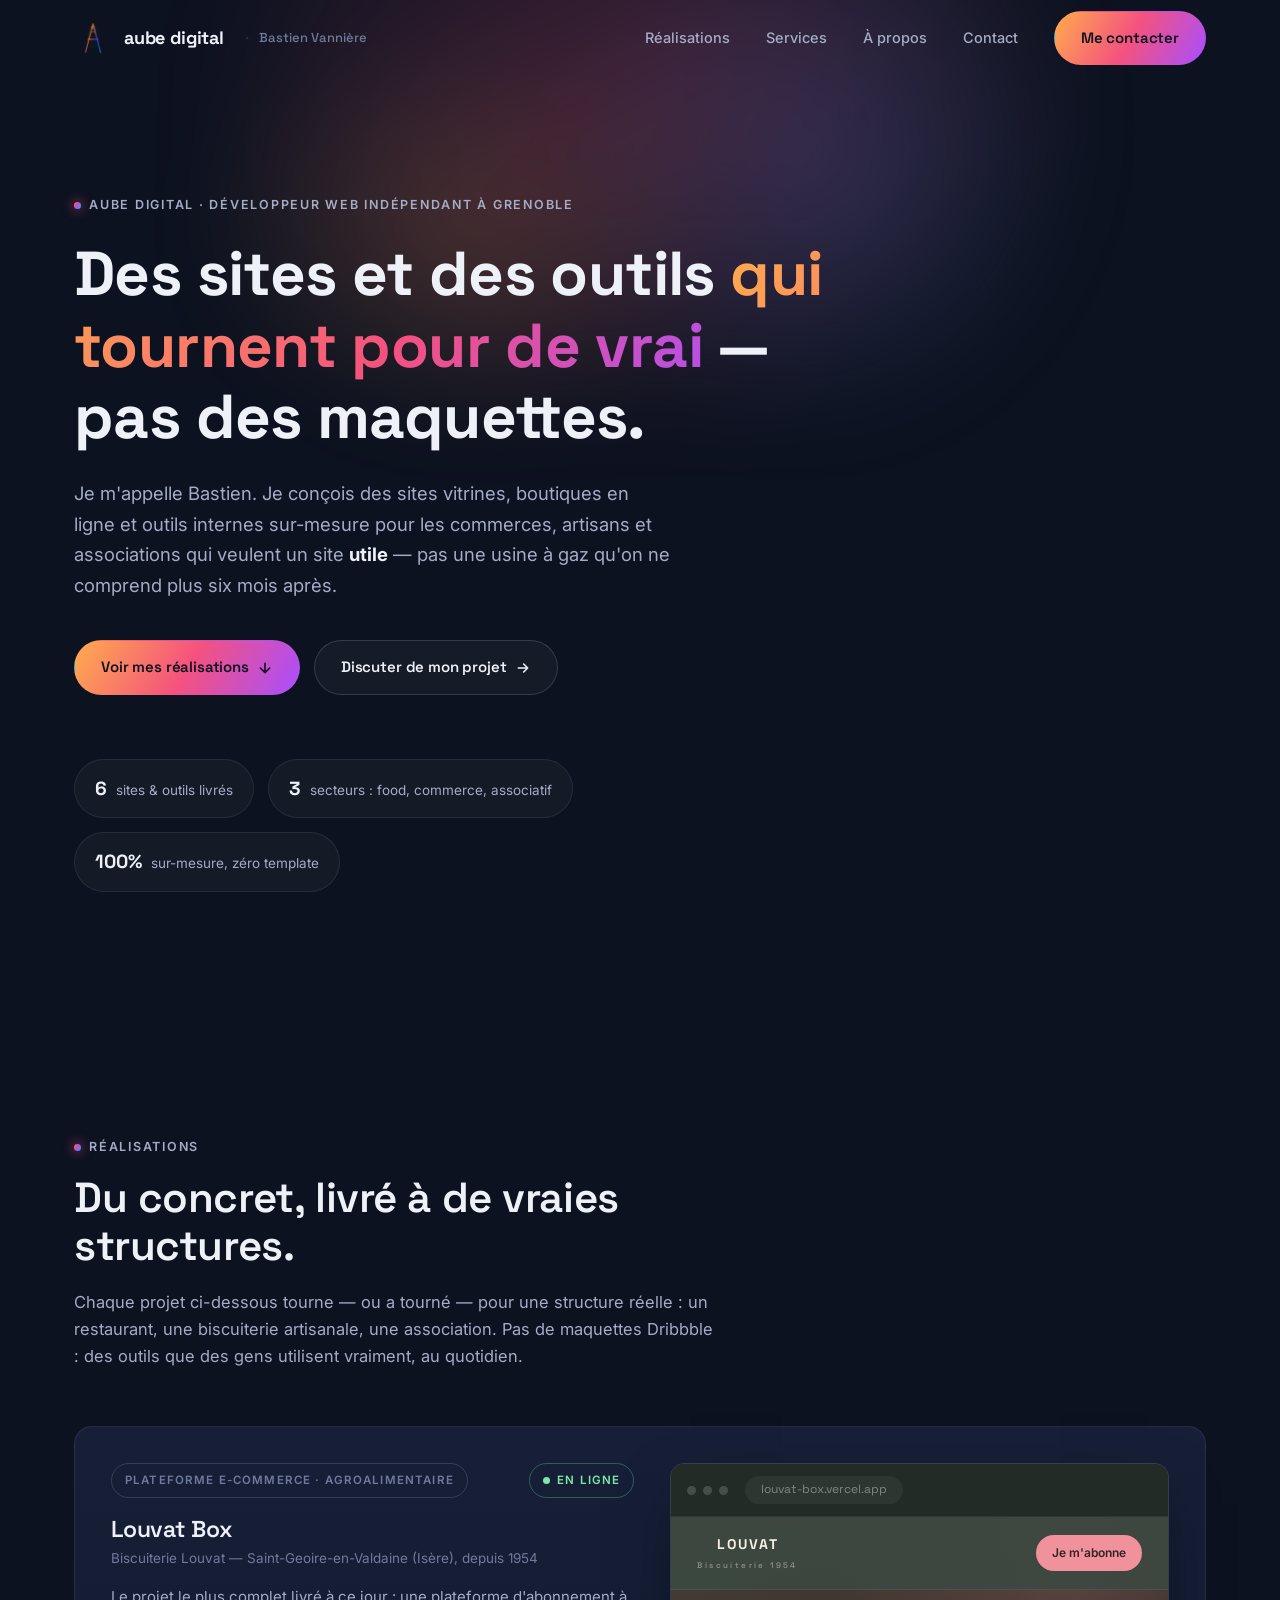
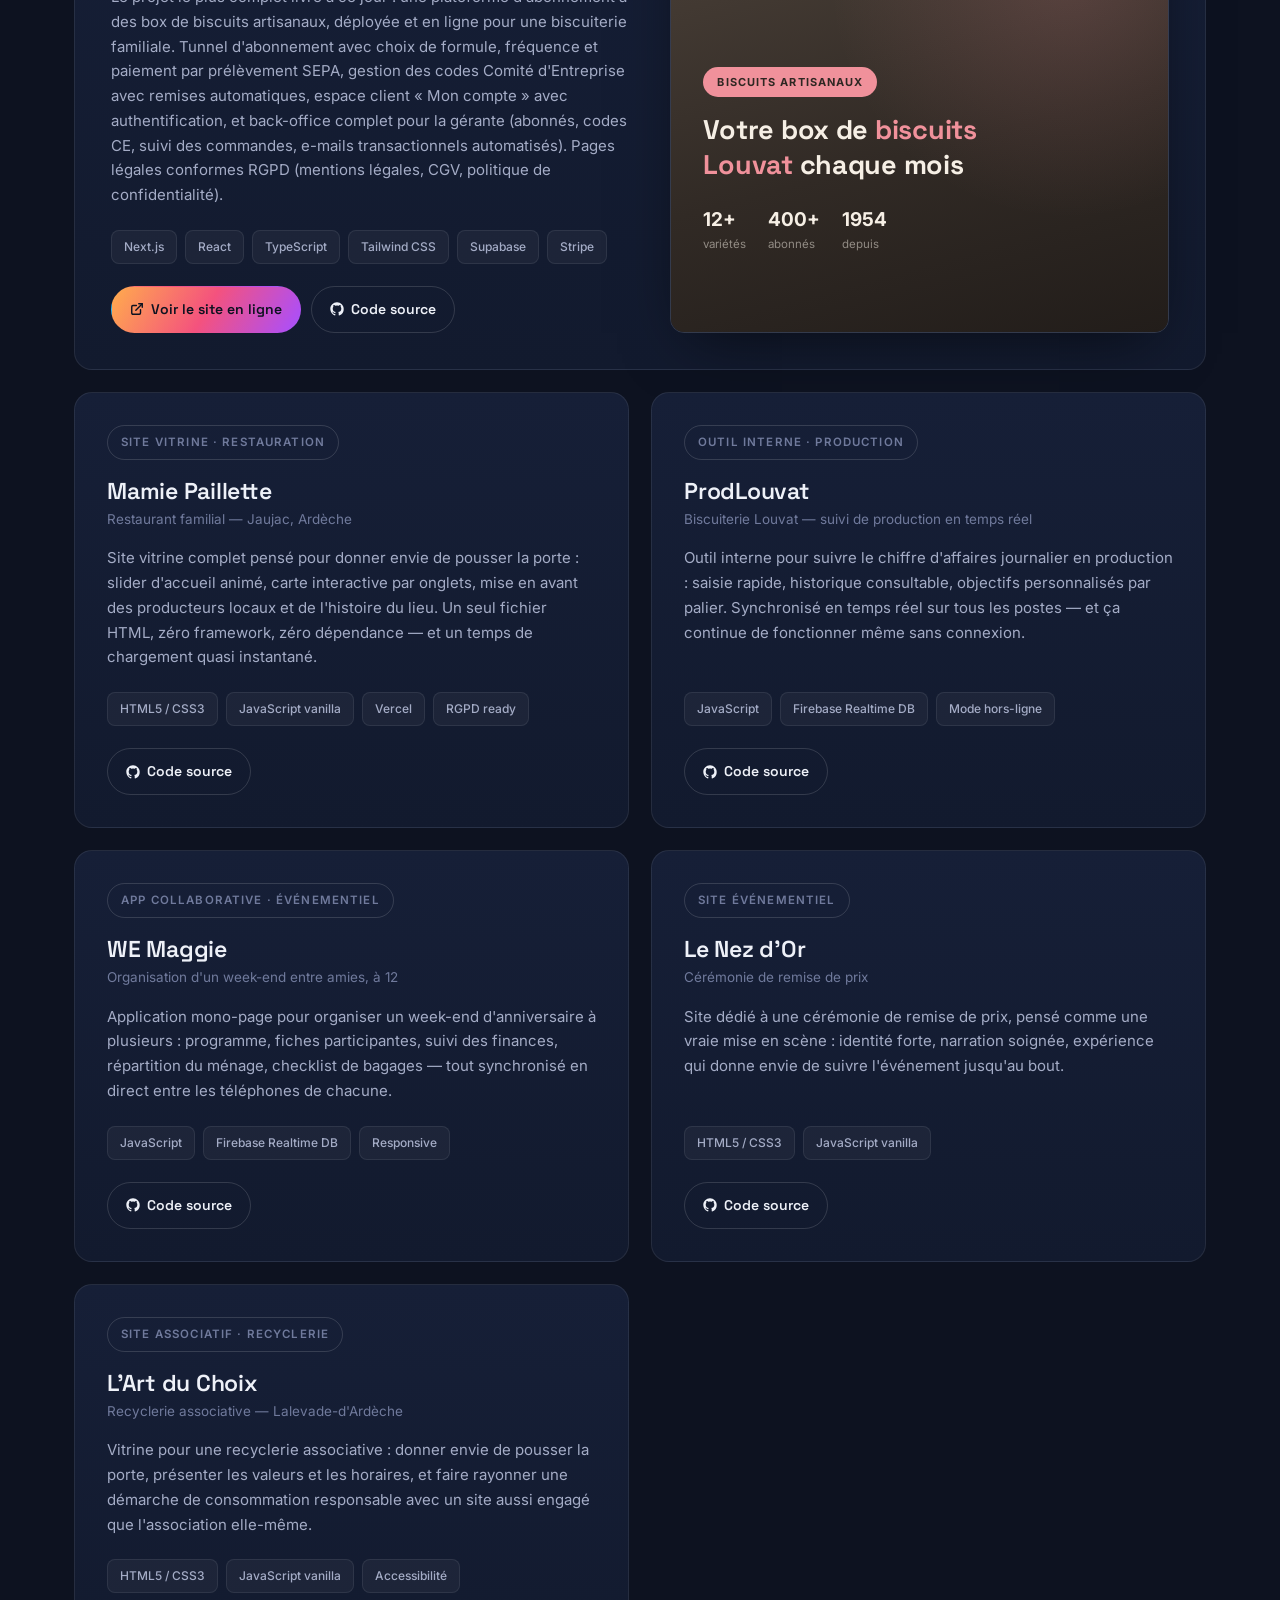
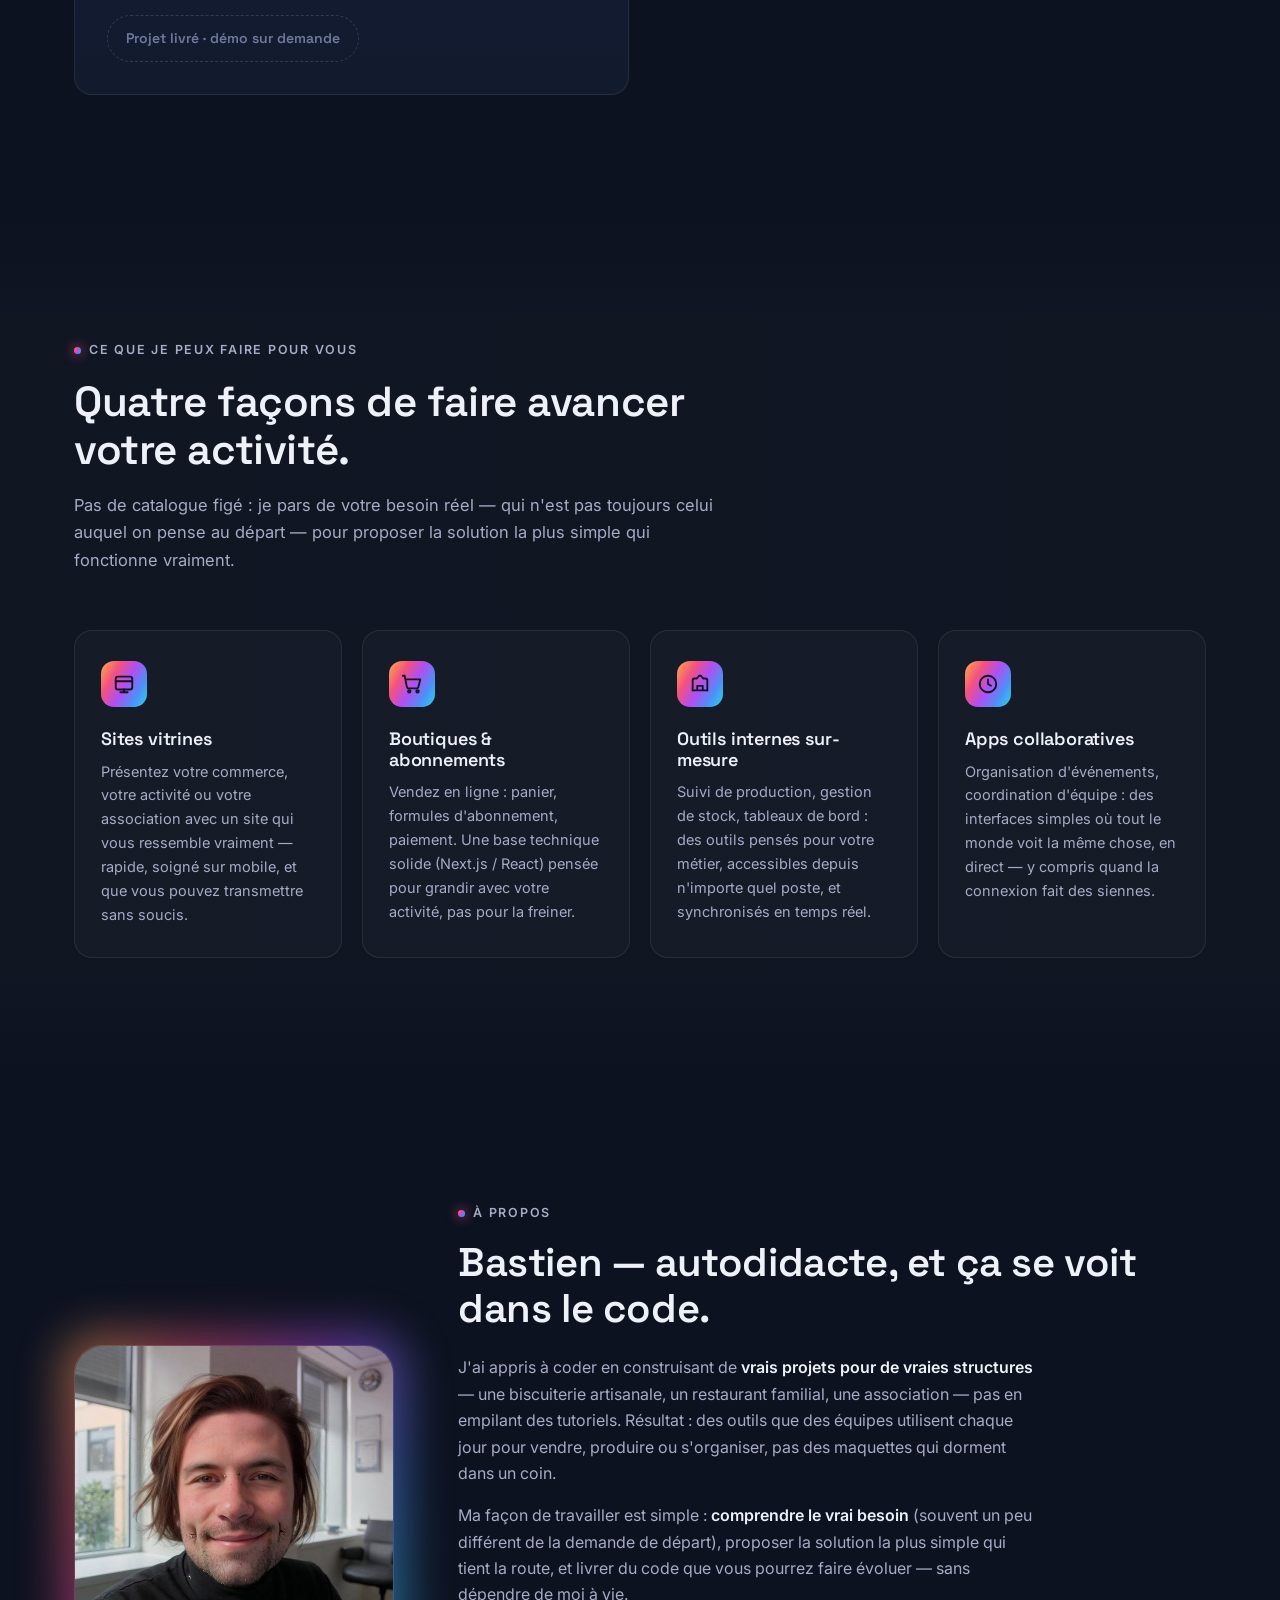
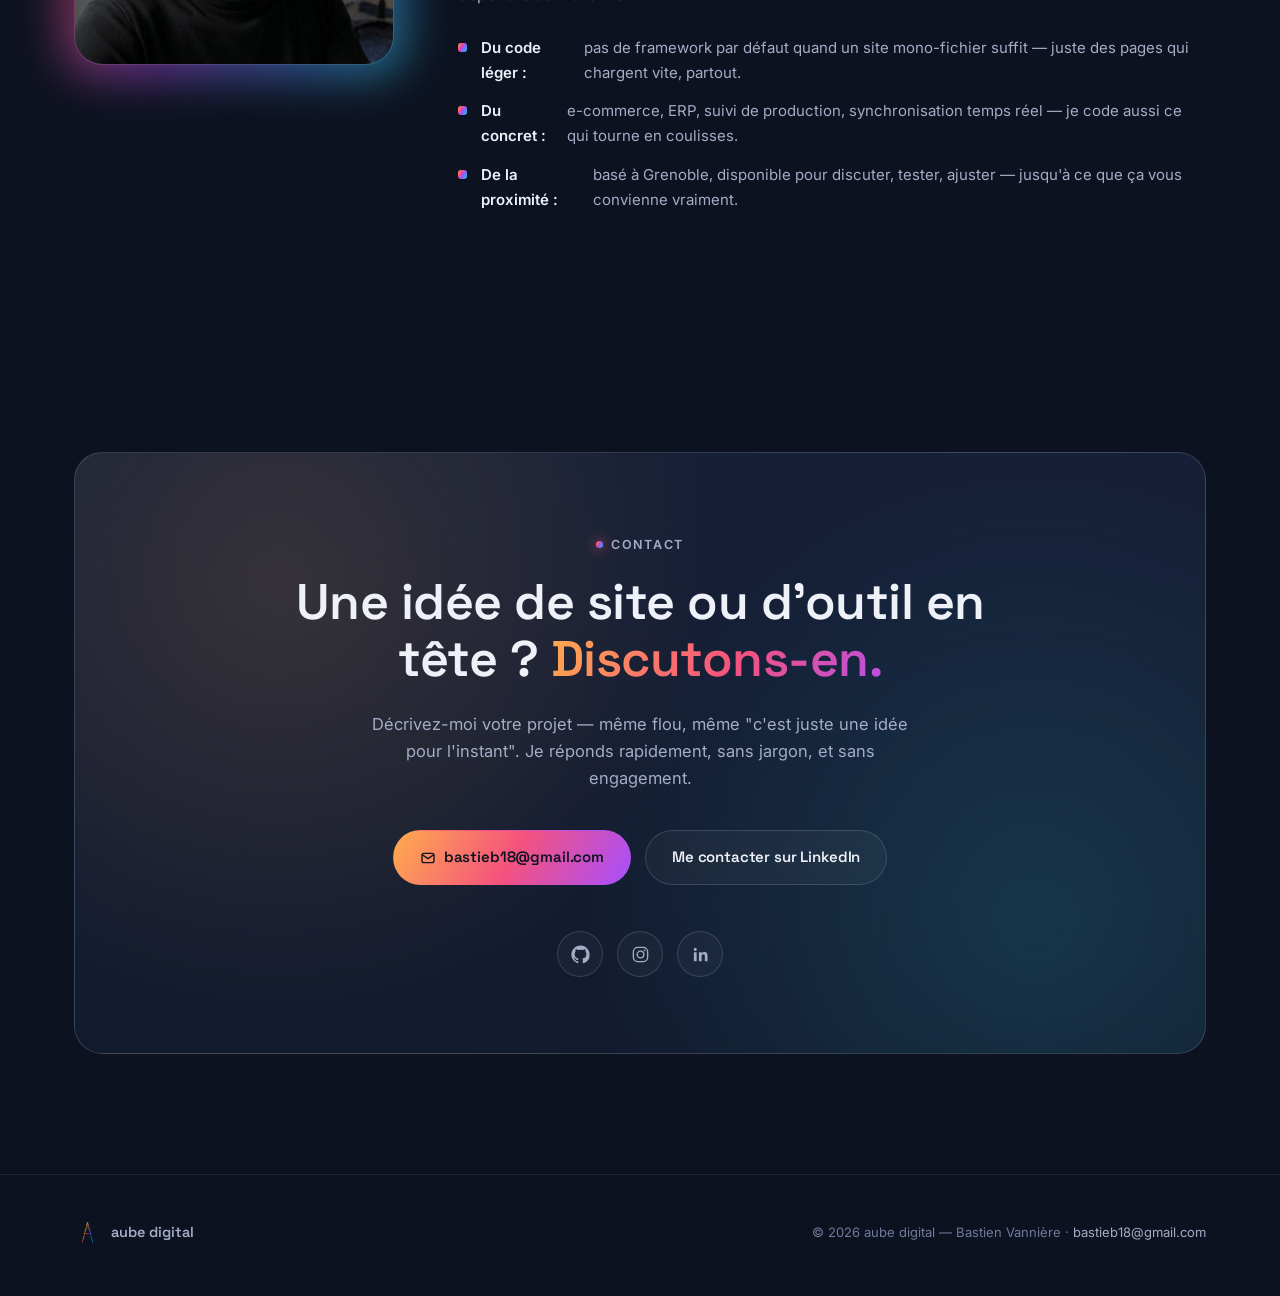
==== commit 8dc5c63e: "Mise a jour du site : logo transparent, projet Louvat Box en vedette" ====
--- a/index.html
+++ b/index.html
@@ -402,6 +402,146 @@
     }
     .card-link.is-muted:hover { transform: none; background: transparent; border-color: var(--border-2); }
     .card-link svg { width: 14px; height: 14px; }
+
+    /* ── Projet principal ── */
+    .project-card.is-featured {
+      grid-column: span 2;
+      display: grid;
+      grid-template-columns: 1.05fr 1fr;
+      gap: 36px;
+      padding: 36px;
+    }
+    .featured-content { display: flex; flex-direction: column; }
+    .card-tag.is-live {
+      display: inline-flex;
+      align-items: center;
+      gap: 7px;
+      color: #7be8a8;
+      border-color: rgba(123,232,168,.3);
+    }
+    .card-tag.is-live::before {
+      content: '';
+      width: 7px; height: 7px;
+      border-radius: 50%;
+      background: #7be8a8;
+      box-shadow: 0 0 0 0 rgba(123,232,168,.45);
+      animation: pulse-live 2.2s infinite;
+    }
+    @keyframes pulse-live {
+      0% { box-shadow: 0 0 0 0 rgba(123,232,168,.45); }
+      70% { box-shadow: 0 0 0 7px rgba(123,232,168,0); }
+      100% { box-shadow: 0 0 0 0 rgba(123,232,168,0); }
+    }
+    .card-link.is-primary {
+      background: var(--gradient);
+      background-size: 180% 180%;
+      color: #0d1220;
+      border-color: transparent;
+    }
+    .card-link.is-primary:hover {
+      transform: translateY(-1px);
+      box-shadow: 0 12px 32px -8px rgba(244,82,126,.45);
+      background-position: 100% 50%;
+    }
+
+    /* ── Visuel mockup du site Louvat Box ── */
+    .featured-visual {
+      border-radius: 14px;
+      overflow: hidden;
+      border: 1px solid var(--border-2);
+      display: flex;
+      flex-direction: column;
+      min-height: 360px;
+      box-shadow: var(--shadow);
+    }
+    .browser-chrome {
+      display: flex;
+      align-items: center;
+      gap: 7px;
+      padding: 12px 16px;
+      background: #232b27;
+      border-bottom: 1px solid rgba(255,255,255,.06);
+    }
+    .browser-chrome .dot { width: 9px; height: 9px; border-radius: 50%; background: rgba(255,255,255,.16); }
+    .browser-chrome .url {
+      margin-left: 10px;
+      font-family: 'Space Grotesk', sans-serif;
+      font-size: 12px;
+      color: rgba(255,255,255,.4);
+      background: rgba(255,255,255,.05);
+      border-radius: 999px;
+      padding: 4px 16px;
+    }
+    .lv-mock {
+      flex: 1;
+      display: flex;
+      flex-direction: column;
+      background:
+        radial-gradient(circle at 80% 15%, rgba(240,145,155,.16), transparent 45%),
+        linear-gradient(165deg, #4a4038 0%, #312a25 55%, #221d1a 100%);
+      color: #f6efe5;
+    }
+    .lv-mock-nav {
+      display: flex;
+      align-items: center;
+      justify-content: space-between;
+      padding: 16px 26px;
+      background: rgba(60,72,64,.92);
+      border-bottom: 1px solid rgba(255,255,255,.06);
+    }
+    .lv-mock-logo {
+      display: flex;
+      flex-direction: column;
+      align-items: center;
+      gap: 3px;
+      font-family: 'Space Grotesk', sans-serif;
+      font-weight: 700;
+      font-size: 14px;
+      letter-spacing: .14em;
+    }
+    .lv-mock-logo small {
+      font-size: 8px;
+      font-weight: 500;
+      letter-spacing: .3em;
+      color: rgba(246,239,229,.45);
+    }
+    .lv-mock-cta {
+      font-size: 12px;
+      font-weight: 600;
+      padding: 8px 16px;
+      border-radius: 999px;
+      background: #f0919b;
+      color: #2e2722;
+    }
+    .lv-mock-hero {
+      flex: 1;
+      display: flex;
+      flex-direction: column;
+      justify-content: center;
+      gap: 16px;
+      padding: 30px 32px;
+    }
+    .lv-mock-badge {
+      align-self: flex-start;
+      font-size: 11px;
+      font-weight: 700;
+      letter-spacing: .1em;
+      text-transform: uppercase;
+      padding: 6px 14px;
+      border-radius: 999px;
+      background: #f0919b;
+      color: #2e2722;
+    }
+    .lv-mock-hero h4 {
+      font-size: 27px;
+      line-height: 1.28;
+      font-weight: 700;
+      max-width: 300px;
+    }
+    .lv-mock-hero h4 em { font-style: normal; color: #f0919b; }
+    .lv-mock-stats { display: flex; gap: 22px; flex-wrap: wrap; margin-top: 6px; }
+    .lv-mock-stats strong { display: block; font-size: 19px; font-weight: 700; color: #f6efe5; }
+    .lv-mock-stats span { font-size: 11.5px; color: rgba(246,239,229,.5); }
 
     /* ───────────────────────── SERVICES ───────────────────────── */
     .services-grid {
@@ -607,6 +747,8 @@
       .hero { padding: 150px 0 80px; }
       .section-pad { padding: 84px 0; }
       .projects-grid { grid-template-columns: 1fr; }
+      .project-card.is-featured { grid-column: span 1; grid-template-columns: 1fr; gap: 24px; padding: 26px; }
+      .featured-visual { min-height: 280px; order: -1; }
       .services-grid { grid-template-columns: 1fr; }
       .stat-row { gap: 10px; }
       .stat-chip { padding: 11px 16px; }
@@ -694,6 +836,66 @@
 
         <div class="projects-grid reveal-stagger">
 
+          <!-- Louvat Box — projet principal -->
+          <article class="project-card is-featured">
+            <div class="featured-content">
+              <div class="card-top">
+                <span class="card-tag">Plateforme e-commerce · Agroalimentaire</span>
+                <span class="card-tag is-live">En ligne</span>
+              </div>
+              <h3>Louvat Box</h3>
+              <p class="project-meta">Biscuiterie Louvat — Saint-Geoire-en-Valdaine (Isère), depuis 1954</p>
+              <p class="desc">
+                Le projet le plus complet livré à ce jour : une plateforme d'abonnement à des box de biscuits
+                artisanaux, déployée et en ligne pour une biscuiterie familiale. Tunnel d'abonnement avec choix
+                de formule, fréquence et paiement par prélèvement SEPA, gestion des codes Comité d'Entreprise
+                avec remises automatiques, espace client « Mon compte » avec authentification, et back-office
+                complet pour la gérante (abonnés, codes CE, suivi des commandes, e-mails transactionnels
+                automatisés). Pages légales conformes RGPD (mentions légales, CGV, politique de confidentialité).
+              </p>
+              <div class="tag-row">
+                <span class="tech-pill">Next.js</span>
+                <span class="tech-pill">React</span>
+                <span class="tech-pill">TypeScript</span>
+                <span class="tech-pill">Tailwind CSS</span>
+                <span class="tech-pill">Supabase</span>
+                <span class="tech-pill">Stripe</span>
+              </div>
+              <div class="card-links">
+                <a class="card-link is-primary" href="https://louvat-box.vercel.app" target="_blank" rel="noopener">
+                  <svg viewBox="0 0 24 24" fill="none" stroke="currentColor" stroke-width="2.4" stroke-linecap="round" stroke-linejoin="round"><path d="M18 13v6a2 2 0 0 1-2 2H5a2 2 0 0 1-2-2V8a2 2 0 0 1 2-2h6"/><path d="M15 3h6v6"/><path d="M10 14 21 3"/></svg>
+                  Voir le site en ligne
+                </a>
+                <a class="card-link" href="https://github.com/bast5577438/Louvat-box" target="_blank" rel="noopener">
+                  <svg viewBox="0 0 24 24" fill="currentColor"><path d="M12 .5C5.65.5.5 5.65.5 12c0 5.09 3.29 9.4 7.86 10.93.57.1.78-.25.78-.55 0-.27-.01-1.16-.02-2.11-3.2.7-3.88-1.36-3.88-1.36-.52-1.34-1.28-1.69-1.28-1.69-1.05-.72.08-.71.08-.71 1.16.08 1.77 1.19 1.77 1.19 1.03 1.77 2.7 1.26 3.36.96.1-.74.4-1.26.73-1.55-2.55-.29-5.24-1.28-5.24-5.69 0-1.26.45-2.29 1.19-3.09-.12-.29-.52-1.46.11-3.05 0 0 .97-.31 3.18 1.18a11 11 0 0 1 5.79 0c2.2-1.49 3.17-1.18 3.17-1.18.64 1.59.24 2.76.12 3.05.74.8 1.18 1.83 1.18 3.09 0 4.42-2.69 5.39-5.25 5.68.41.36.78 1.06.78 2.14 0 1.55-.01 2.79-.01 3.17 0 .31.2.66.79.55A10.97 10.97 0 0 0 23.5 12c0-6.35-5.15-11.5-11.5-11.5z"/></svg>
+                  Code source
+                </a>
+              </div>
+            </div>
+
+            <div class="featured-visual">
+              <div class="browser-chrome">
+                <span class="dot"></span><span class="dot"></span><span class="dot"></span>
+                <span class="url">louvat-box.vercel.app</span>
+              </div>
+              <div class="lv-mock">
+                <div class="lv-mock-nav">
+                  <span class="lv-mock-logo">LOUVAT<small>Biscuiterie 1954</small></span>
+                  <span class="lv-mock-cta">Je m'abonne</span>
+                </div>
+                <div class="lv-mock-hero">
+                  <span class="lv-mock-badge">Biscuits artisanaux</span>
+                  <h4>Votre box de <em>biscuits Louvat</em> chaque mois</h4>
+                  <div class="lv-mock-stats">
+                    <span><strong>12+</strong>variétés</span>
+                    <span><strong>400+</strong>abonnés</span>
+                    <span><strong>1954</strong>depuis</span>
+                  </div>
+                </div>
+              </div>
+            </div>
+          </article>
+
           <!-- Mamie Paillette -->
           <article class="project-card">
             <div class="card-top">
@@ -714,31 +916,6 @@
             </div>
             <div class="card-links">
               <a class="card-link" href="https://github.com/bast5577438/mamiepailette" target="_blank" rel="noopener">
-                <svg viewBox="0 0 24 24" fill="currentColor"><path d="M12 .5C5.65.5.5 5.65.5 12c0 5.09 3.29 9.4 7.86 10.93.57.1.78-.25.78-.55 0-.27-.01-1.16-.02-2.11-3.2.7-3.88-1.36-3.88-1.36-.52-1.34-1.28-1.69-1.28-1.69-1.05-.72.08-.71.08-.71 1.16.08 1.77 1.19 1.77 1.19 1.03 1.77 2.7 1.26 3.36.96.1-.74.4-1.26.73-1.55-2.55-.29-5.24-1.28-5.24-5.69 0-1.26.45-2.29 1.19-3.09-.12-.29-.52-1.46.11-3.05 0 0 .97-.31 3.18 1.18a11 11 0 0 1 5.79 0c2.2-1.49 3.17-1.18 3.17-1.18.64 1.59.24 2.76.12 3.05.74.8 1.18 1.83 1.18 3.09 0 4.42-2.69 5.39-5.25 5.68.41.36.78 1.06.78 2.14 0 1.55-.01 2.79-.01 3.17 0 .31.2.66.79.55A10.97 10.97 0 0 0 23.5 12c0-6.35-5.15-11.5-11.5-11.5z"/></svg>
-                Code source
-              </a>
-            </div>
-          </article>
-
-          <!-- Louvat Box -->
-          <article class="project-card">
-            <div class="card-top">
-              <span class="card-tag">Boutique en ligne · Agroalimentaire</span>
-            </div>
-            <h3>Louvat Box</h3>
-            <p class="project-meta">Biscuiterie Louvat — abonnement box artisanales</p>
-            <p class="desc">
-              Plateforme d'abonnement à des box de biscuits artisanaux : choix des formules, gestion des
-              commandes, parcours client pensé pour convertir. Une base technique sérieuse, taillée pour
-              grandir avec l'activité.
-            </p>
-            <div class="tag-row">
-              <span class="tech-pill">Next.js</span>
-              <span class="tech-pill">React</span>
-              <span class="tech-pill">TypeScript</span>
-            </div>
-            <div class="card-links">
-              <a class="card-link" href="https://github.com/bast5577438/Louvat-box" target="_blank" rel="noopener">
                 <svg viewBox="0 0 24 24" fill="currentColor"><path d="M12 .5C5.65.5.5 5.65.5 12c0 5.09 3.29 9.4 7.86 10.93.57.1.78-.25.78-.55 0-.27-.01-1.16-.02-2.11-3.2.7-3.88-1.36-3.88-1.36-.52-1.34-1.28-1.69-1.28-1.69-1.05-.72.08-.71.08-.71 1.16.08 1.77 1.19 1.77 1.19 1.03 1.77 2.7 1.26 3.36.96.1-.74.4-1.26.73-1.55-2.55-.29-5.24-1.28-5.24-5.69 0-1.26.45-2.29 1.19-3.09-.12-.29-.52-1.46.11-3.05 0 0 .97-.31 3.18 1.18a11 11 0 0 1 5.79 0c2.2-1.49 3.17-1.18 3.17-1.18.64 1.59.24 2.76.12 3.05.74.8 1.18 1.83 1.18 3.09 0 4.42-2.69 5.39-5.25 5.68.41.36.78 1.06.78 2.14 0 1.55-.01 2.79-.01 3.17 0 .31.2.66.79.55A10.97 10.97 0 0 0 23.5 12c0-6.35-5.15-11.5-11.5-11.5z"/></svg>
                 Code source
               </a>
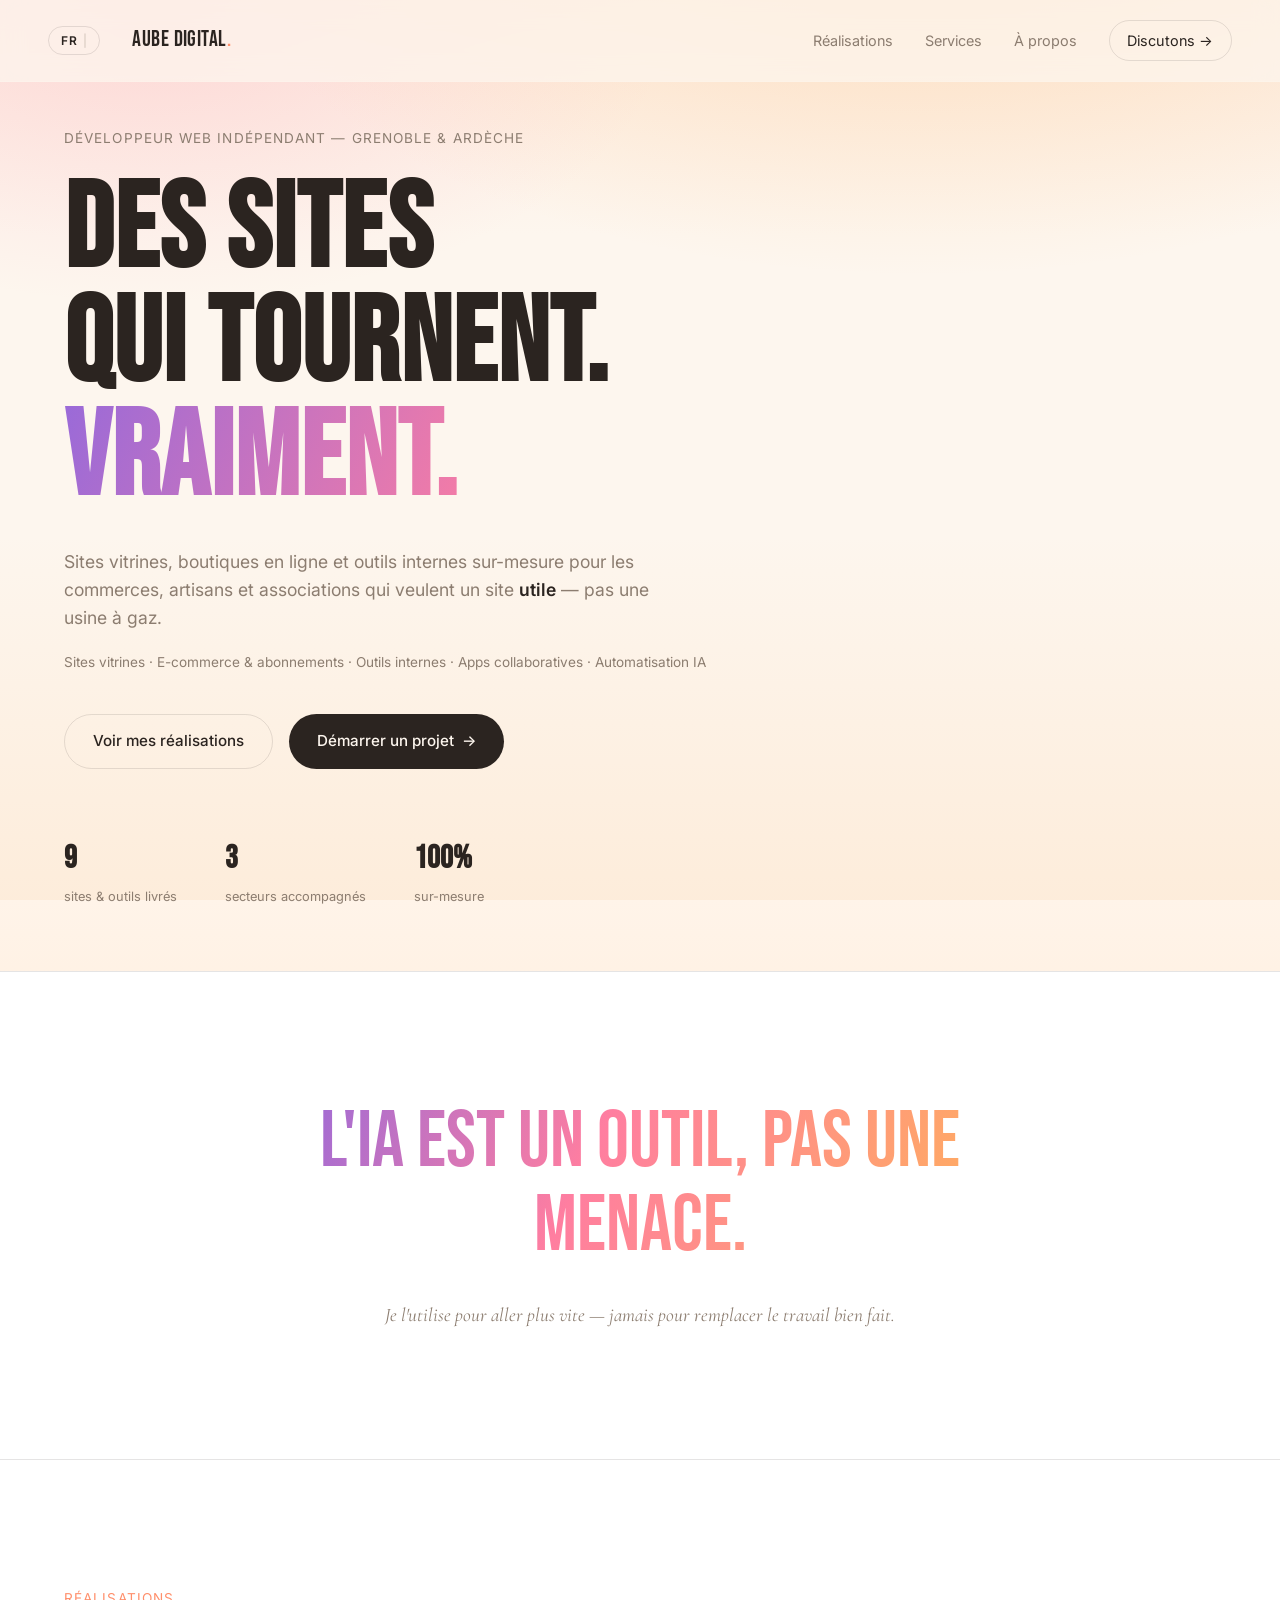
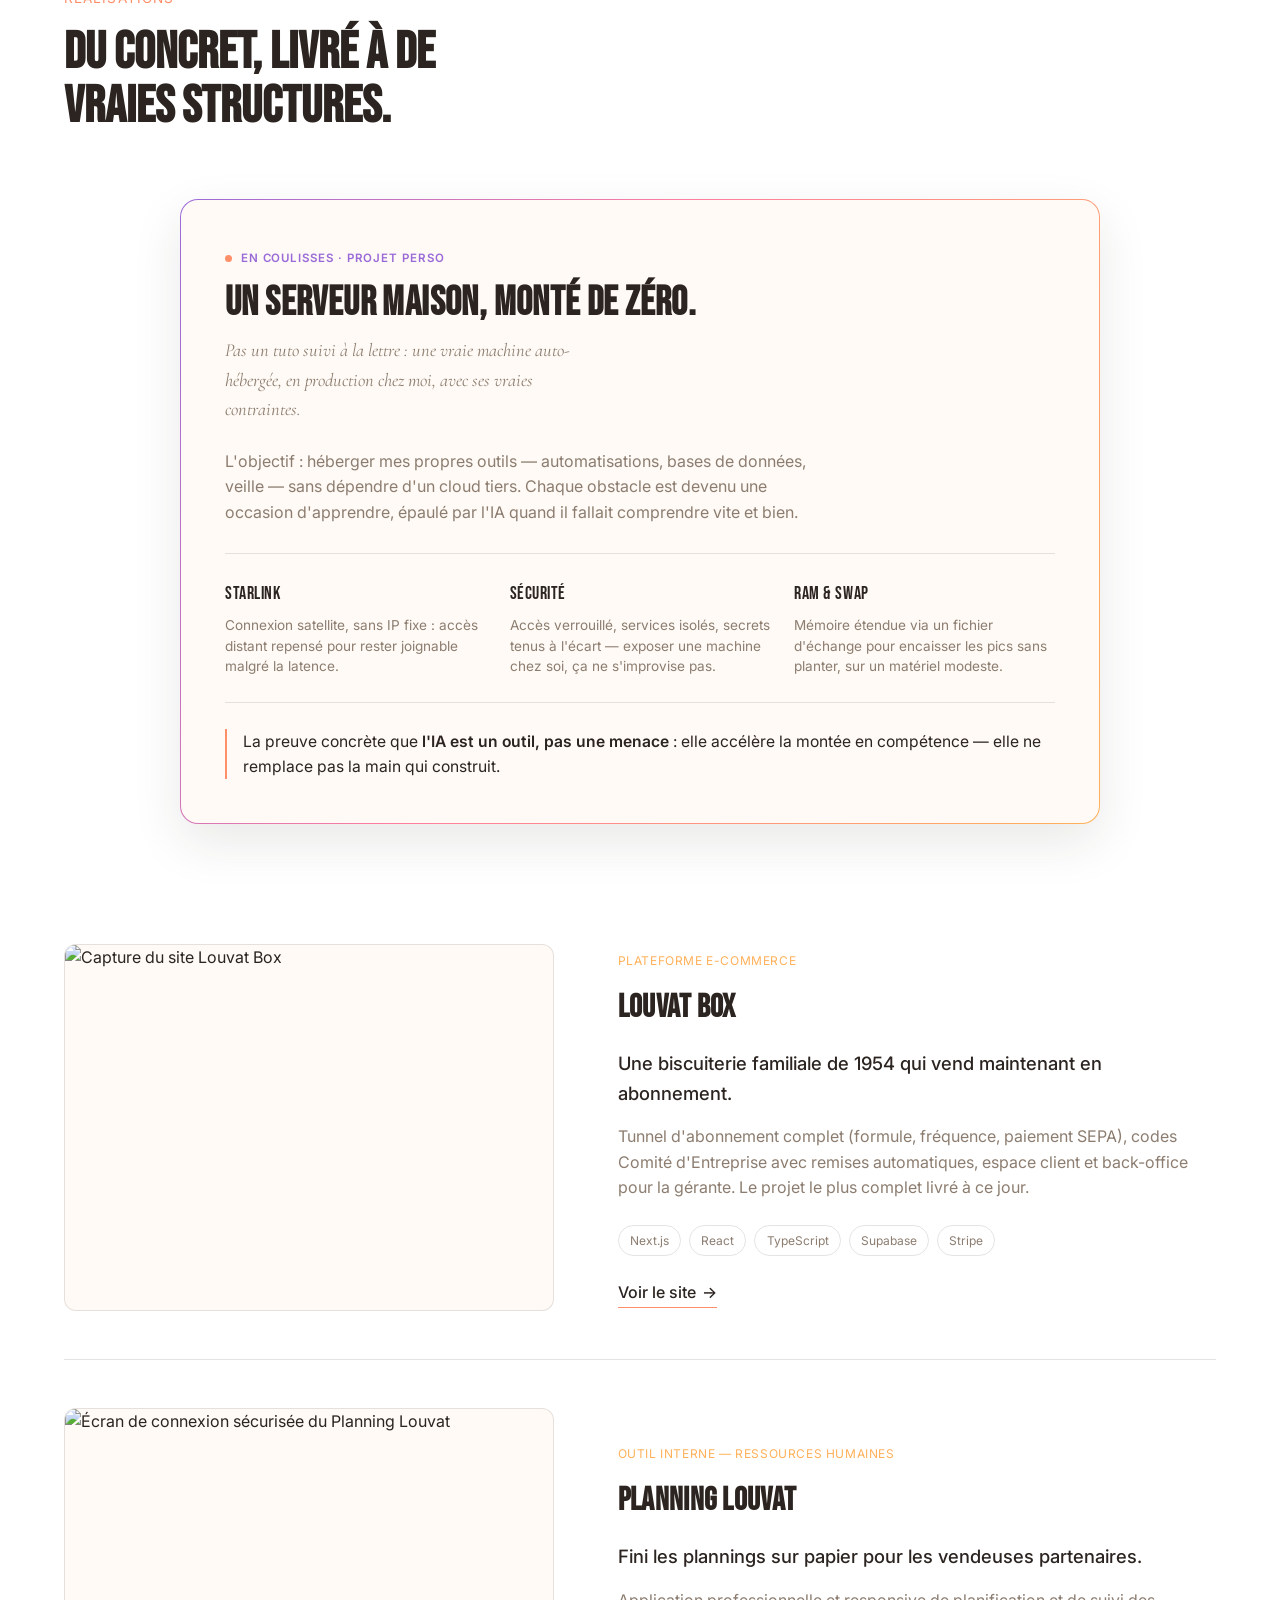
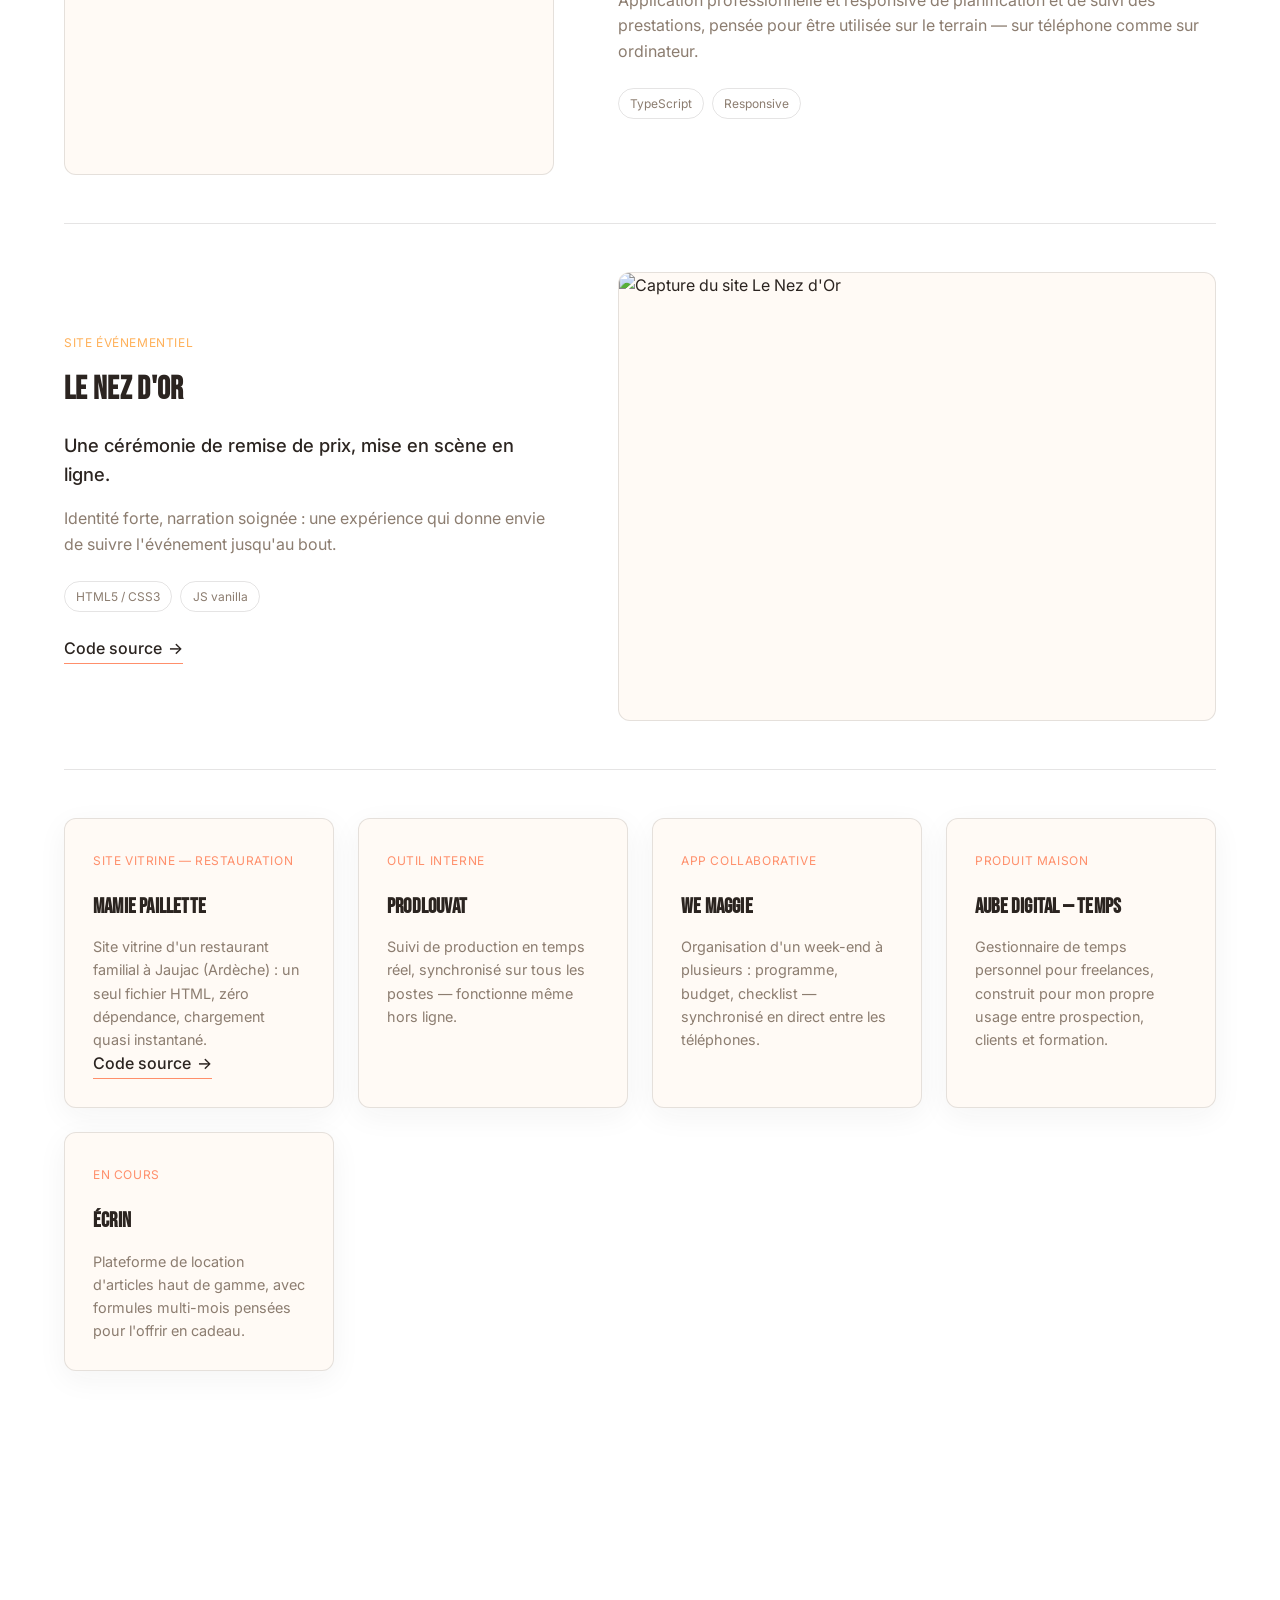
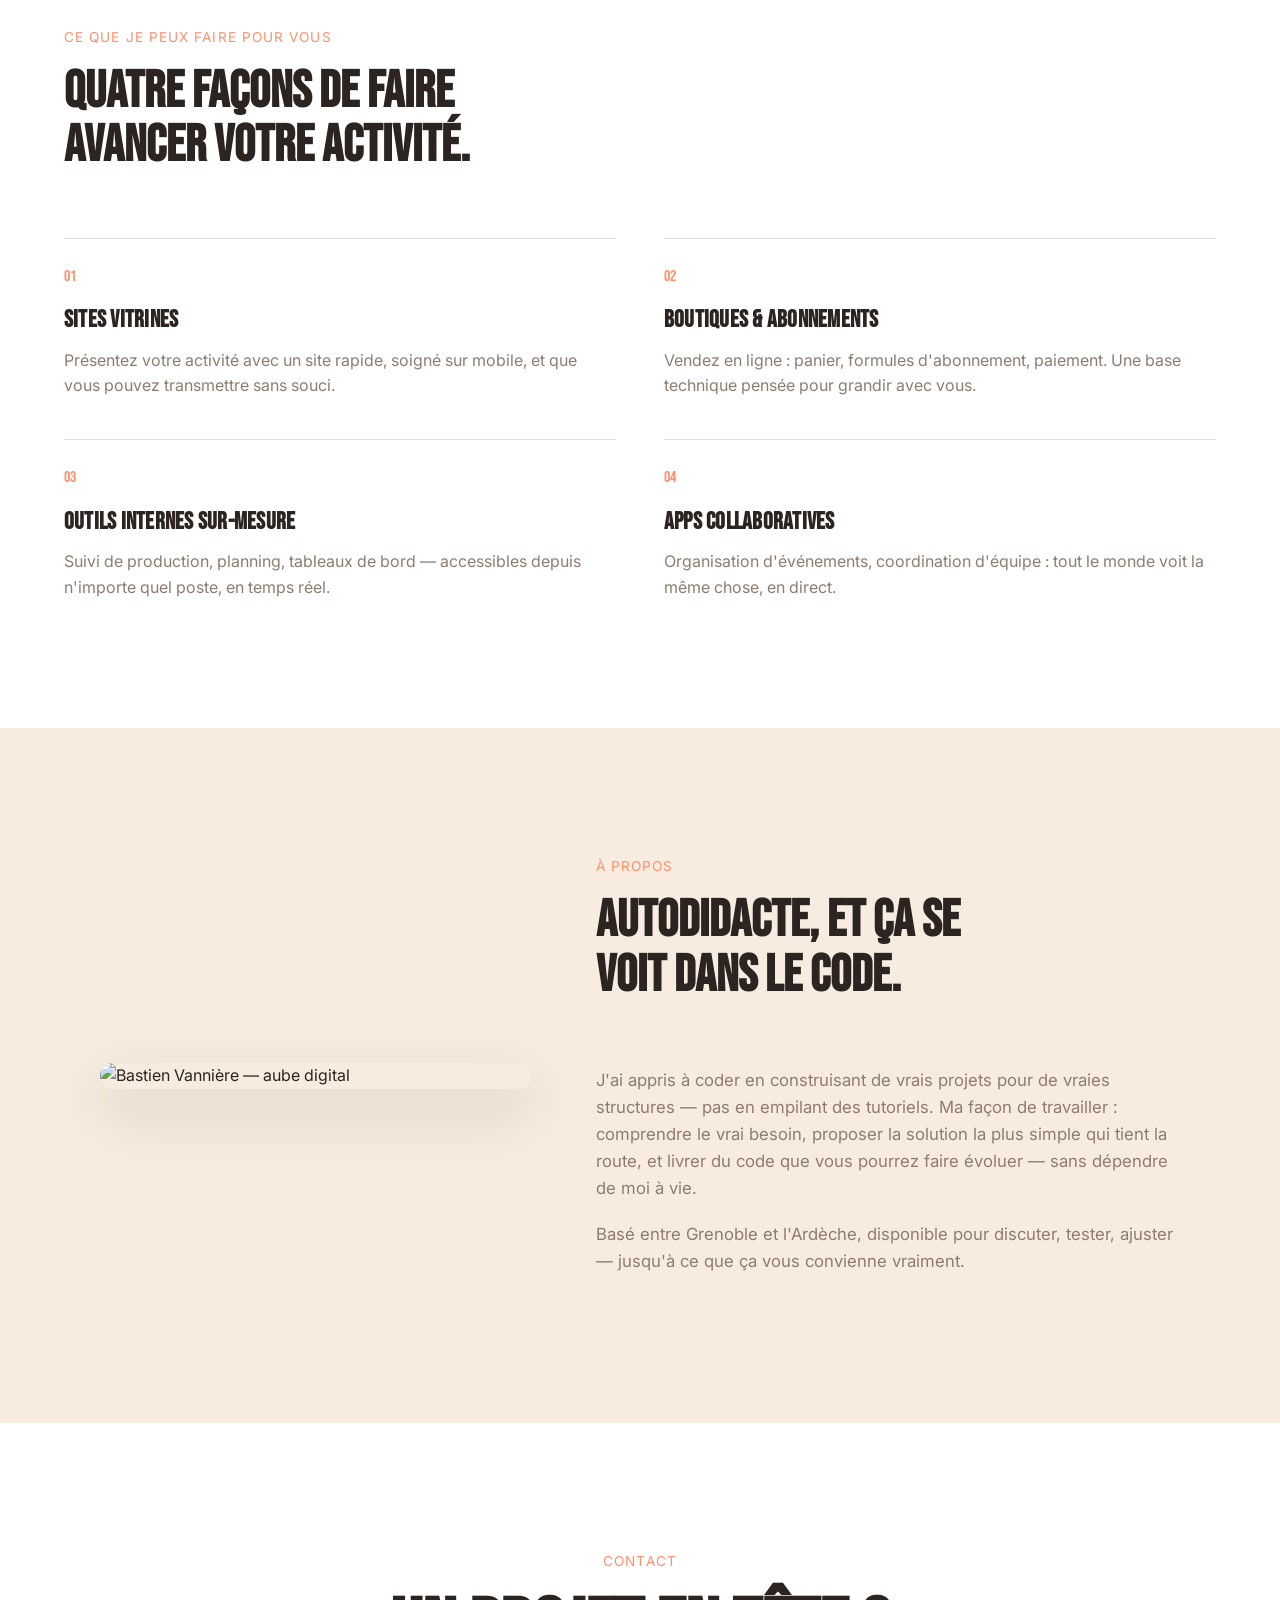
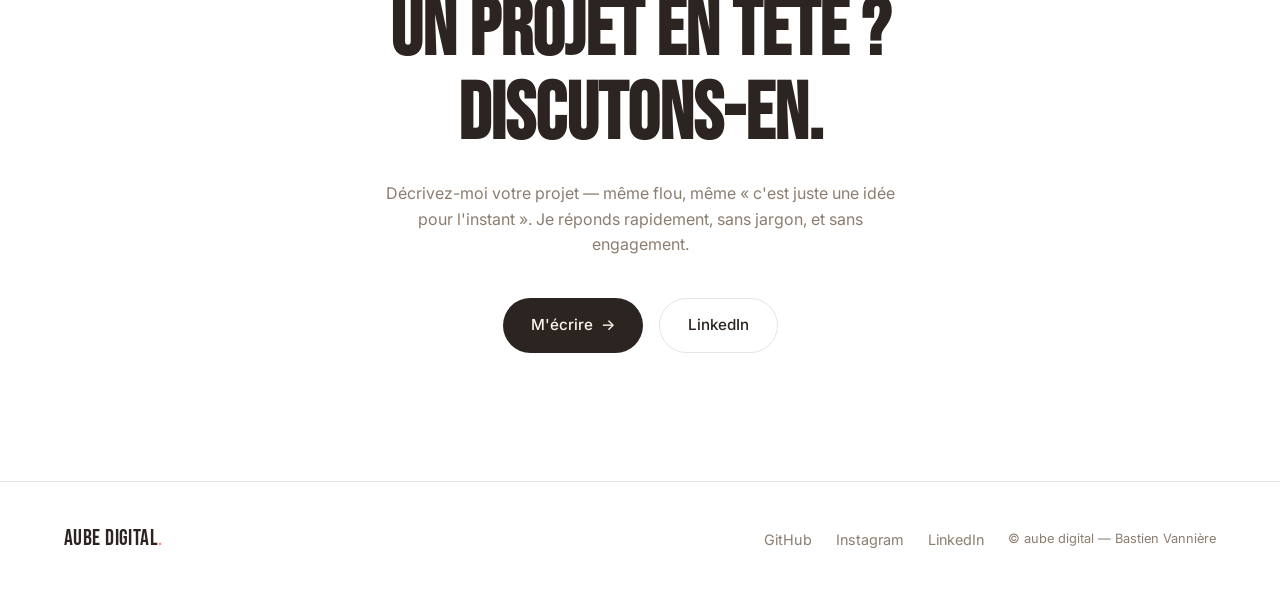
==== commit 82c6cb7c: "Mise a jour du site vitrine (version portfolio) - CSS/JS externalises (style.css, script.js) depuis " ====
--- a/index.html
+++ b/index.html
@@ -1,1187 +1,337 @@
 <!DOCTYPE html>
 <html lang="fr">
 <head>
-  <meta charset="UTF-8">
-  <meta name="viewport" content="width=device-width, initial-scale=1.0">
-  <meta name="description" content="aube digital — Bastien Vanniere, développeur web indépendant à Grenoble. Sites vitrines, boutiques en ligne et outils internes sur-mesure pour commerces, artisans et associations.">
-  <title>aube digital — Bastien Vanniere, développeur web indépendant</title>
-
-  <link rel="icon" href="images/logo-mark.png" type="image/png">
-  <link rel="preconnect" href="https://fonts.googleapis.com">
-  <link rel="preconnect" href="https://fonts.gstatic.com" crossorigin>
-  <link href="https://fonts.googleapis.com/css2?family=Space+Grotesk:wght@500;600;700&family=Inter:wght@400;500;600&display=swap" rel="stylesheet">
-
-  <style>
-    *, *::before, *::after { box-sizing: border-box; margin: 0; padding: 0; }
-
-    :root {
-      --bg:        #0d1220;
-      --bg-soft:   #121a2e;
-      --surface:   #161f37;
-      --surface-2: #1c2742;
-      --border:    rgba(255,255,255,.08);
-      --border-2:  rgba(255,255,255,.14);
-      --text:      #eef1f8;
-      --text-dim:  #a4acc6;
-      --text-dimmer: #707a9c;
-
-      --c1: #ffac4d;  /* amber   */
-      --c2: #f4527e;  /* coral   */
-      --c3: #b14ff0;  /* violet  */
-      --c4: #4f8ef7;  /* azure   */
-      --c5: #2dd4e8;  /* cyan    */
-      --gradient: linear-gradient(120deg, var(--c1) 0%, var(--c2) 28%, var(--c3) 52%, var(--c4) 76%, var(--c5) 100%);
-
-      --radius: 18px;
-      --radius-sm: 12px;
-      --maxw: 1180px;
-      --shadow: 0 20px 60px -20px rgba(0,0,0,.6);
-    }
-
-    html { scroll-behavior: smooth; }
-
-    body {
-      font-family: 'Inter', -apple-system, BlinkMacSystemFont, 'Segoe UI', Roboto, sans-serif;
-      background: var(--bg);
-      color: var(--text);
-      line-height: 1.65;
-      -webkit-font-smoothing: antialiased;
-      overflow-x: hidden;
-    }
-
-    h1, h2, h3, h4 {
-      font-family: 'Space Grotesk', 'Inter', sans-serif;
-      line-height: 1.15;
-      letter-spacing: -.01em;
-      font-weight: 600;
-    }
-
-    a { color: inherit; text-decoration: none; }
-    img { display: block; max-width: 100%; }
-    section { position: relative; }
-
-    .wrap {
-      max-width: var(--maxw);
-      margin: 0 auto;
-      padding: 0 24px;
-    }
-
-    .grad-text {
-      background: var(--gradient);
-      background-size: 200% 200%;
-      -webkit-background-clip: text;
-      background-clip: text;
-      color: transparent;
-      animation: grad-shift 10s ease infinite;
-    }
-    @keyframes grad-shift {
-      0%, 100% { background-position: 0% 50%; }
-      50% { background-position: 100% 50%; }
-    }
-
-    .eyebrow {
-      display: inline-flex;
-      align-items: center;
-      gap: 8px;
-      font-size: 12.5px;
-      font-weight: 600;
-      letter-spacing: .14em;
-      text-transform: uppercase;
-      color: var(--text-dim);
-    }
-    .eyebrow::before {
-      content: '';
-      width: 7px; height: 7px;
-      border-radius: 50%;
-      background: var(--gradient);
-      box-shadow: 0 0 12px var(--c2);
-    }
-
-    /* ───────────────────────── BUTTONS ───────────────────────── */
-    .btn {
-      display: inline-flex;
-      align-items: center;
-      justify-content: center;
-      gap: 8px;
-      padding: 14px 26px;
-      border-radius: 999px;
-      font-family: 'Space Grotesk', sans-serif;
-      font-weight: 600;
-      font-size: 15px;
-      letter-spacing: -.01em;
-      border: 1px solid transparent;
-      cursor: pointer;
-      transition: transform .25s ease, box-shadow .25s ease, border-color .25s ease, background .25s ease, color .25s ease;
-      white-space: nowrap;
-    }
-    .btn-primary {
-      background: var(--gradient);
-      background-size: 180% 180%;
-      color: #0d1220;
-    }
-    .btn-primary:hover { transform: translateY(-2px); box-shadow: 0 12px 32px -8px rgba(244,82,126,.55); background-position: 100% 50%; }
-    .btn-ghost {
-      background: rgba(255,255,255,.04);
-      border-color: var(--border-2);
-      color: var(--text);
-      backdrop-filter: blur(6px);
-    }
-    .btn-ghost:hover { background: rgba(255,255,255,.09); border-color: rgba(255,255,255,.3); transform: translateY(-2px); }
-    .btn svg { width: 16px; height: 16px; flex-shrink: 0; }
-
-    /* ───────────────────────── NAV ───────────────────────── */
-    .nav {
-      position: fixed;
-      top: 0; left: 0; right: 0;
-      z-index: 100;
-      border-bottom: 1px solid transparent;
-      transition: background .3s ease, border-color .3s ease, backdrop-filter .3s ease;
-    }
-    .nav.is-scrolled {
-      background: rgba(13,18,32,.78);
-      backdrop-filter: blur(14px);
-      border-color: var(--border);
-    }
-    .nav .wrap {
-      display: flex;
-      align-items: center;
-      justify-content: space-between;
-      height: 76px;
-    }
-    .brand {
-      display: flex;
-      align-items: center;
-      gap: 12px;
-      font-family: 'Space Grotesk', sans-serif;
-      font-weight: 700;
-      font-size: 18px;
-      letter-spacing: -.01em;
-    }
-    .brand img { width: 38px; height: 38px; object-fit: contain; }
-    .brand .sub { color: var(--text-dimmer); font-weight: 500; font-size: 13px; letter-spacing: 0; display: none; }
-
-    .nav-links {
-      display: flex;
-      align-items: center;
-      gap: 36px;
-    }
-    .nav-links a:not(.btn) {
-      font-size: 14.5px;
-      font-weight: 500;
-      color: var(--text-dim);
-      transition: color .2s ease;
-      position: relative;
-    }
-    .nav-links a:not(.btn)::after {
-      content: '';
-      position: absolute;
-      left: 0; right: 100%;
-      bottom: -6px;
-      height: 2px;
-      background: var(--gradient);
-      transition: right .25s ease;
-      border-radius: 2px;
-    }
-    .nav-links a:not(.btn):hover { color: var(--text); }
-    .nav-links a:not(.btn):hover::after { right: 0; }
-
-    .nav-toggle {
-      display: none;
-      width: 40px; height: 40px;
-      border-radius: 10px;
-      border: 1px solid var(--border-2);
-      background: rgba(255,255,255,.04);
-      cursor: pointer;
-      position: relative;
-    }
-    .nav-toggle span, .nav-toggle span::before, .nav-toggle span::after {
-      content: '';
-      position: absolute;
-      height: 2px;
-      background: var(--text);
-      border-radius: 2px;
-      transition: transform .25s ease, opacity .2s ease, top .25s ease;
-    }
-    .nav-toggle span { left: 10px; right: 10px; top: 19px; }
-    .nav-toggle span::before { left: 0; right: 0; top: -6px; }
-    .nav-toggle span::after { left: 0; right: 0; top: 6px; }
-    .nav-toggle.is-open span { background: transparent; }
-    .nav-toggle.is-open span::before { top: 0; transform: rotate(45deg); background: var(--text); }
-    .nav-toggle.is-open span::after { top: 0; transform: rotate(-45deg); background: var(--text); }
-
-    /* ───────────────────────── HERO ───────────────────────── */
-    .hero {
-      padding: 190px 0 120px;
-      overflow: hidden;
-    }
-    .hero::before {
-      content: '';
-      position: absolute;
-      top: -260px; left: 50%;
-      transform: translateX(-50%);
-      width: 900px; height: 700px;
-      background:
-        radial-gradient(closest-side, rgba(244,82,126,.22), transparent),
-        radial-gradient(closest-side at 70% 60%, rgba(79,142,247,.18), transparent),
-        radial-gradient(closest-side at 30% 70%, rgba(255,172,77,.16), transparent);
-      filter: blur(40px);
-      pointer-events: none;
-      z-index: -1;
-    }
-    .hero-inner {
-      max-width: 760px;
-    }
-    .hero h1 {
-      margin-top: 22px;
-      font-size: clamp(34px, 6vw, 62px);
-      font-weight: 700;
-    }
-    .hero p.lead {
-      margin-top: 26px;
-      max-width: 600px;
-      font-size: clamp(16px, 2vw, 18.5px);
-      color: var(--text-dim);
-    }
-    .hero .actions {
-      margin-top: 40px;
-      display: flex;
-      flex-wrap: wrap;
-      gap: 14px;
-    }
-    .stat-row {
-      margin-top: 64px;
-      display: flex;
-      flex-wrap: wrap;
-      gap: 14px;
-    }
-    .stat-chip {
-      display: flex;
-      align-items: baseline;
-      gap: 9px;
-      padding: 13px 20px;
-      background: rgba(255,255,255,.035);
-      border: 1px solid var(--border);
-      border-radius: 999px;
-      font-size: 13.5px;
-      color: var(--text-dim);
-    }
-    .stat-chip strong {
-      font-family: 'Space Grotesk', sans-serif;
-      font-size: 19px;
-      color: var(--text);
-      font-weight: 700;
-    }
-
-    /* ───────────────────────── SECTION HEADERS ───────────────────────── */
-    .section-head {
-      max-width: 640px;
-      margin: 0 0 56px;
-    }
-    .section-head h2 {
-      margin-top: 16px;
-      font-size: clamp(28px, 4.4vw, 42px);
-    }
-    .section-head p {
-      margin-top: 18px;
-      color: var(--text-dim);
-      font-size: 16.5px;
-    }
-    .section-pad { padding: 120px 0; }
-
-    /* ───────────────────────── REVEAL ───────────────────────── */
-    .reveal {
-      opacity: 0;
-      transform: translateY(28px);
-      transition: opacity .7s cubic-bezier(.21,.6,.35,1), transform .7s cubic-bezier(.21,.6,.35,1);
-    }
-    .reveal.is-visible { opacity: 1; transform: translateY(0); }
-    .reveal-stagger.is-visible > * { opacity: 1; transform: translateY(0); }
-    .reveal-stagger > * {
-      opacity: 0;
-      transform: translateY(24px);
-      transition: opacity .6s ease, transform .6s ease;
-    }
-    .reveal-stagger > *:nth-child(1) { transition-delay: .02s; }
-    .reveal-stagger > *:nth-child(2) { transition-delay: .09s; }
-    .reveal-stagger > *:nth-child(3) { transition-delay: .16s; }
-    .reveal-stagger > *:nth-child(4) { transition-delay: .23s; }
-    .reveal-stagger > *:nth-child(5) { transition-delay: .30s; }
-    .reveal-stagger > *:nth-child(6) { transition-delay: .37s; }
-
-    /* ───────────────────────── PROJECTS ───────────────────────── */
-    .projects-grid {
-      display: grid;
-      grid-template-columns: repeat(2, 1fr);
-      gap: 22px;
-    }
-    .project-card {
-      grid-column: span 1;
-      background: linear-gradient(180deg, var(--surface), var(--bg-soft));
-      border: 1px solid var(--border);
-      border-radius: var(--radius);
-      padding: 32px;
-      display: flex;
-      flex-direction: column;
-      transition: transform .3s ease, border-color .3s ease, box-shadow .3s ease;
-    }
-    .project-card:hover {
-      transform: translateY(-4px);
-      border-color: var(--border-2);
-      box-shadow: var(--shadow);
-    }
-    .card-top {
-      display: flex;
-      align-items: center;
-      justify-content: space-between;
-      gap: 12px;
-      margin-bottom: 18px;
-    }
-    .card-tag {
-      font-size: 11.5px;
-      font-weight: 600;
-      letter-spacing: .1em;
-      text-transform: uppercase;
-      color: var(--text-dimmer);
-      padding: 7px 13px;
-      border: 1px solid var(--border-2);
-      border-radius: 999px;
-    }
-    .project-card h3 {
-      font-size: 23px;
-      margin-bottom: 4px;
-    }
-    .project-card .project-meta {
-      font-size: 13.5px;
-      color: var(--text-dimmer);
-      margin-bottom: 16px;
-    }
-    .project-card p.desc {
-      color: var(--text-dim);
-      font-size: 15px;
-      flex: 1;
-    }
-    .tag-row {
-      display: flex;
-      flex-wrap: wrap;
-      gap: 8px;
-      margin: 22px 0 22px;
-    }
-    .tech-pill {
-      font-size: 12px;
-      font-weight: 500;
-      padding: 6px 12px;
-      border-radius: 8px;
-      background: rgba(255,255,255,.045);
-      border: 1px solid var(--border);
-      color: var(--text-dim);
-    }
-    .card-links {
-      display: flex;
-      flex-wrap: wrap;
-      gap: 10px;
-      margin-top: auto;
-    }
-    .card-link {
-      display: inline-flex;
-      align-items: center;
-      gap: 7px;
-      font-size: 14px;
-      font-weight: 600;
-      font-family: 'Space Grotesk', sans-serif;
-      padding: 11px 18px;
-      border-radius: 999px;
-      border: 1px solid var(--border-2);
-      color: var(--text);
-      transition: border-color .2s ease, background .2s ease, transform .2s ease;
-    }
-    .card-link:hover { background: rgba(255,255,255,.07); border-color: rgba(255,255,255,.35); transform: translateY(-1px); }
-    .card-link.is-muted {
-      color: var(--text-dimmer);
-      border-style: dashed;
-      cursor: default;
-    }
-    .card-link.is-muted:hover { transform: none; background: transparent; border-color: var(--border-2); }
-    .card-link svg { width: 14px; height: 14px; }
-
-    /* ── Projet principal ── */
-    .project-card.is-featured {
-      grid-column: span 2;
-      display: grid;
-      grid-template-columns: 1.05fr 1fr;
-      gap: 36px;
-      padding: 36px;
-    }
-    .featured-content { display: flex; flex-direction: column; }
-    .card-tag.is-live {
-      display: inline-flex;
-      align-items: center;
-      gap: 7px;
-      color: #7be8a8;
-      border-color: rgba(123,232,168,.3);
-    }
-    .card-tag.is-live::before {
-      content: '';
-      width: 7px; height: 7px;
-      border-radius: 50%;
-      background: #7be8a8;
-      box-shadow: 0 0 0 0 rgba(123,232,168,.45);
-      animation: pulse-live 2.2s infinite;
-    }
-    @keyframes pulse-live {
-      0% { box-shadow: 0 0 0 0 rgba(123,232,168,.45); }
-      70% { box-shadow: 0 0 0 7px rgba(123,232,168,0); }
-      100% { box-shadow: 0 0 0 0 rgba(123,232,168,0); }
-    }
-    .card-link.is-primary {
-      background: var(--gradient);
-      background-size: 180% 180%;
-      color: #0d1220;
-      border-color: transparent;
-    }
-    .card-link.is-primary:hover {
-      transform: translateY(-1px);
-      box-shadow: 0 12px 32px -8px rgba(244,82,126,.45);
-      background-position: 100% 50%;
-    }
-
-    /* ── Visuel mockup du site Louvat Box ── */
-    .featured-visual {
-      border-radius: 14px;
-      overflow: hidden;
-      border: 1px solid var(--border-2);
-      display: flex;
-      flex-direction: column;
-      min-height: 360px;
-      box-shadow: var(--shadow);
-    }
-    .browser-chrome {
-      display: flex;
-      align-items: center;
-      gap: 7px;
-      padding: 12px 16px;
-      background: #232b27;
-      border-bottom: 1px solid rgba(255,255,255,.06);
-    }
-    .browser-chrome .dot { width: 9px; height: 9px; border-radius: 50%; background: rgba(255,255,255,.16); }
-    .browser-chrome .url {
-      margin-left: 10px;
-      font-family: 'Space Grotesk', sans-serif;
-      font-size: 12px;
-      color: rgba(255,255,255,.4);
-      background: rgba(255,255,255,.05);
-      border-radius: 999px;
-      padding: 4px 16px;
-    }
-    .lv-mock {
-      flex: 1;
-      display: flex;
-      flex-direction: column;
-      background:
-        radial-gradient(circle at 80% 15%, rgba(240,145,155,.16), transparent 45%),
-        linear-gradient(165deg, #4a4038 0%, #312a25 55%, #221d1a 100%);
-      color: #f6efe5;
-    }
-    .lv-mock-nav {
-      display: flex;
-      align-items: center;
-      justify-content: space-between;
-      padding: 16px 26px;
-      background: rgba(60,72,64,.92);
-      border-bottom: 1px solid rgba(255,255,255,.06);
-    }
-    .lv-mock-logo {
-      display: flex;
-      flex-direction: column;
-      align-items: center;
-      gap: 3px;
-      font-family: 'Space Grotesk', sans-serif;
-      font-weight: 700;
-      font-size: 14px;
-      letter-spacing: .14em;
-    }
-    .lv-mock-logo small {
-      font-size: 8px;
-      font-weight: 500;
-      letter-spacing: .3em;
-      color: rgba(246,239,229,.45);
-    }
-    .lv-mock-cta {
-      font-size: 12px;
-      font-weight: 600;
-      padding: 8px 16px;
-      border-radius: 999px;
-      background: #f0919b;
-      color: #2e2722;
-    }
-    .lv-mock-hero {
-      flex: 1;
-      display: flex;
-      flex-direction: column;
-      justify-content: center;
-      gap: 16px;
-      padding: 30px 32px;
-    }
-    .lv-mock-badge {
-      align-self: flex-start;
-      font-size: 11px;
-      font-weight: 700;
-      letter-spacing: .1em;
-      text-transform: uppercase;
-      padding: 6px 14px;
-      border-radius: 999px;
-      background: #f0919b;
-      color: #2e2722;
-    }
-    .lv-mock-hero h4 {
-      font-size: 27px;
-      line-height: 1.28;
-      font-weight: 700;
-      max-width: 300px;
-    }
-    .lv-mock-hero h4 em { font-style: normal; color: #f0919b; }
-    .lv-mock-stats { display: flex; gap: 22px; flex-wrap: wrap; margin-top: 6px; }
-    .lv-mock-stats strong { display: block; font-size: 19px; font-weight: 700; color: #f6efe5; }
-    .lv-mock-stats span { font-size: 11.5px; color: rgba(246,239,229,.5); }
-
-    /* ───────────────────────── SERVICES ───────────────────────── */
-    .services-grid {
-      display: grid;
-      grid-template-columns: repeat(4, 1fr);
-      gap: 20px;
-    }
-    .service-card {
-      padding: 30px 26px;
-      border: 1px solid var(--border);
-      border-radius: var(--radius);
-      background: rgba(255,255,255,.025);
-      transition: transform .3s ease, border-color .3s ease, background .3s ease;
-    }
-    .service-card:hover {
-      transform: translateY(-4px);
-      border-color: var(--border-2);
-      background: rgba(255,255,255,.045);
-    }
-    .service-icon {
-      width: 46px; height: 46px;
-      border-radius: 13px;
-      display: flex; align-items: center; justify-content: center;
-      background: var(--gradient);
-      margin-bottom: 22px;
-    }
-    .service-icon svg { width: 22px; height: 22px; color: #161025; }
-    .service-card h3 { font-size: 18px; margin-bottom: 10px; }
-    .service-card p { font-size: 14.5px; color: var(--text-dim); }
-
-    /* ───────────────────────── ABOUT ───────────────────────── */
-    .about-grid {
-      display: grid;
-      grid-template-columns: 320px 1fr;
-      gap: 64px;
-      align-items: center;
-    }
-    .about-photo {
-      position: relative;
-      width: 100%;
-      aspect-ratio: 1;
-      border-radius: 28px;
-      isolation: isolate;
-      border: 1px solid var(--border-2);
-    }
-    .about-photo img {
-      display: block;
-      width: 100%; height: 100%;
-      object-fit: cover;
-      filter: saturate(1.04);
-      border-radius: 28px;
-    }
-    .about-photo::after {
-      content: '';
-      position: absolute; inset: 0;
-      border-radius: 28px;
-      background: linear-gradient(200deg, rgba(177,79,240,.16), transparent 45%, rgba(45,212,232,.14));
-      mix-blend-mode: overlay;
-    }
-    .about-photo .ring {
-      position: absolute;
-      inset: -14px;
-      border-radius: 38px;
-      background: var(--gradient);
-      opacity: .5;
-      z-index: -1;
-      filter: blur(22px);
-    }
-    .about-copy h2 { font-size: clamp(28px, 4.4vw, 40px); margin: 16px 0 22px; }
-    .about-copy p { color: var(--text-dim); font-size: 16px; margin-bottom: 16px; max-width: 580px; }
-    .about-copy p strong { color: var(--text); font-weight: 600; }
-    .about-list {
-      margin-top: 28px;
-      display: flex;
-      flex-direction: column;
-      gap: 14px;
-    }
-    .about-list li {
-      display: flex;
-      gap: 14px;
-      align-items: flex-start;
-      list-style: none;
-      font-size: 15px;
-      color: var(--text-dim);
-    }
-    .about-list li::before {
-      content: '';
-      flex-shrink: 0;
-      margin-top: 7px;
-      width: 9px; height: 9px;
-      border-radius: 3px;
-      background: var(--gradient);
-    }
-    .about-list li strong { color: var(--text); font-weight: 600; }
-
-    /* ───────────────────────── CONTACT ───────────────────────── */
-    .contact-card {
-      border-radius: 28px;
-      border: 1px solid var(--border-2);
-      background:
-        radial-gradient(circle at 18% 22%, rgba(255,172,77,.14), transparent 42%),
-        radial-gradient(circle at 85% 78%, rgba(45,212,232,.14), transparent 42%),
-        linear-gradient(180deg, var(--surface), var(--bg-soft));
-      padding: clamp(36px, 6vw, 76px);
-      text-align: center;
-    }
-    .contact-card .eyebrow { justify-content: center; }
-    .contact-card h2 {
-      margin-top: 18px;
-      font-size: clamp(30px, 5.4vw, 50px);
-      max-width: 720px;
-      margin-left: auto; margin-right: auto;
-    }
-    .contact-card p.lead {
-      margin: 22px auto 0;
-      max-width: 540px;
-      color: var(--text-dim);
-      font-size: 16.5px;
-    }
-    .contact-actions {
-      margin-top: 38px;
-      display: flex;
-      flex-wrap: wrap;
-      justify-content: center;
-      gap: 14px;
-    }
-    .social-row {
-      margin-top: 46px;
-      display: flex;
-      justify-content: center;
-      gap: 14px;
-    }
-    .social-link {
-      width: 46px; height: 46px;
-      border-radius: 50%;
-      display: flex; align-items: center; justify-content: center;
-      border: 1px solid var(--border-2);
-      background: rgba(255,255,255,.03);
-      color: var(--text-dim);
-      transition: color .2s ease, border-color .2s ease, transform .2s ease, background .2s ease;
-    }
-    .social-link:hover {
-      color: var(--text);
-      border-color: rgba(255,255,255,.35);
-      background: rgba(255,255,255,.08);
-      transform: translateY(-3px);
-    }
-    .social-link svg { width: 19px; height: 19px; }
-
-    /* ───────────────────────── FOOTER ───────────────────────── */
-    footer {
-      padding: 44px 0 50px;
-      border-top: 1px solid var(--border);
-    }
-    footer .wrap {
-      display: flex;
-      flex-wrap: wrap;
-      align-items: center;
-      justify-content: space-between;
-      gap: 16px;
-    }
-    .footer-brand {
-      display: flex; align-items: center; gap: 10px;
-      font-family: 'Space Grotesk', sans-serif;
-      font-weight: 600;
-      font-size: 14.5px;
-      color: var(--text-dim);
-    }
-    .footer-brand img { width: 27px; height: 27px; object-fit: contain; }
-    footer .legal { font-size: 13px; color: var(--text-dimmer); }
-    footer .legal a { color: var(--text-dim); }
-    footer .legal a:hover { color: var(--text); }
-
-    /* ───────────────────────── RESPONSIVE ───────────────────────── */
-    @media (max-width: 980px) {
-      .about-grid { grid-template-columns: 1fr; gap: 40px; }
-      .about-photo { max-width: 340px; margin: 0 auto; }
-      .services-grid { grid-template-columns: repeat(2, 1fr); }
-    }
-
-    @media (max-width: 760px) {
-      .nav-links {
-        position: fixed;
-        top: 76px; left: 0; right: 0;
-        flex-direction: column;
-        align-items: stretch;
-        gap: 0;
-        background: rgba(13,18,32,.97);
-        backdrop-filter: blur(16px);
-        border-bottom: 1px solid var(--border);
-        padding: 8px 24px 22px;
-        transform: translateY(-130%);
-        opacity: 0;
-        transition: transform .3s ease, opacity .25s ease;
-      }
-      .nav-links.is-open { transform: translateY(0); opacity: 1; }
-      .nav-links a:not(.btn) { padding: 14px 4px; border-bottom: 1px solid var(--border); }
-      .nav-links a:not(.btn)::after { display: none; }
-      .nav-links .btn { margin-top: 14px; align-self: flex-start; }
-      .nav-toggle { display: block; }
-      .brand .sub { display: none !important; }
-
-      .hero { padding: 150px 0 80px; }
-      .section-pad { padding: 84px 0; }
-      .projects-grid { grid-template-columns: 1fr; }
-      .project-card.is-featured { grid-column: span 1; grid-template-columns: 1fr; gap: 24px; padding: 26px; }
-      .featured-visual { min-height: 280px; order: -1; }
-      .services-grid { grid-template-columns: 1fr; }
-      .stat-row { gap: 10px; }
-      .stat-chip { padding: 11px 16px; }
-    }
-
-    @media (min-width: 761px) {
-      .brand .sub { display: inline; }
-      .brand .sub::before { content: '·'; margin: 0 10px; color: var(--border-2); }
-    }
-
-    /* Reduced motion */
-    @media (prefers-reduced-motion: reduce) {
-      html { scroll-behavior: auto; }
-      .grad-text, .reveal, .reveal-stagger > * { animation: none !important; transition: none !important; opacity: 1 !important; transform: none !important; }
-    }
-  </style>
+<meta charset="UTF-8">
+<meta name="viewport" content="width=device-width, initial-scale=1.0">
+<title>aube digital — Bastien Vannière, développeur web indépendant</title>
+<meta name="description" content="aube digital — Bastien Vannière, développeur web indépendant à Grenoble et en Ardèche. Sites vitrines, boutiques en ligne et outils internes sur-mesure.">
+<link rel="preconnect" href="https://fonts.googleapis.com">
+<link rel="preconnect" href="https://fonts.gstatic.com" crossorigin>
+<link href="https://fonts.googleapis.com/css2?family=Bebas+Neue&family=Cormorant+Garamond:ital,wght@0,500;1,500&family=Inter:wght@400;500;600&display=swap" rel="stylesheet">
+<link rel="stylesheet" href="style.css?v=4">
 </head>
 <body>
 
-  <noscript><style>.reveal, .reveal-stagger > * { opacity: 1 !important; transform: none !important; }</style></noscript>
-
-  <!-- ============== NAV ============== -->
-  <header class="nav" id="site-nav">
-    <div class="wrap">
-      <a href="#top" class="brand">
-        <img src="images/logo-mark.png" alt="Logo aube digital">
-        aube digital <span class="sub">Bastien Vannière</span>
+<!-- NAV -->
+<header class="nav">
+  <button class="lang-switch" id="langSwitch" aria-label="Changer de langue">
+    <span class="lang-fr is-active">FR</span><span class="lang-sep">|</span><span class="lang-en">EN</span>
+  </button>
+  <a href="#top" class="nav-logo">aube digital<span class="dot">.</span></a>
+  <nav class="nav-links">
+    <a href="#realisations"><span class="lang-fr">Réalisations</span><span class="lang-en" hidden>Work</span></a>
+    <a href="#services"><span class="lang-fr">Services</span><span class="lang-en" hidden>Services</span></a>
+    <a href="#apropos"><span class="lang-fr">À propos</span><span class="lang-en" hidden>About</span></a>
+    <a href="#contact" class="nav-cta"><span class="lang-fr">Discutons</span><span class="lang-en" hidden>Let's talk</span> →</a>
+  </nav>
+  <button class="nav-burger" id="navBurger" aria-label="Menu">
+    <span></span><span></span><span></span>
+  </button>
+</header>
+
+<main id="top">
+
+  <!-- HERO -->
+  <section class="hero" id="hero">
+    <div class="hero-glow" aria-hidden="true"></div>
+    <p class="eyebrow reveal">
+      <span class="lang-fr">Développeur web indépendant — Grenoble &amp; Ardèche</span>
+      <span class="lang-en" hidden>Independent web developer — Grenoble &amp; Ardèche, France</span>
+    </p>
+    <h1 class="hero-title">
+      <span class="reveal-line"><span class="lang-fr">DES SITES</span><span class="lang-en" hidden>WEBSITES</span></span>
+      <span class="reveal-line"><span class="lang-fr">QUI TOURNENT.</span><span class="lang-en" hidden>THAT WORK.</span></span>
+      <span class="reveal-line accent"><span class="lang-fr">VRAIMENT.</span><span class="lang-en" hidden>FOR REAL.</span></span>
+    </h1>
+    <p class="hero-sub reveal">
+      <span class="lang-fr">Sites vitrines, boutiques en ligne et outils internes sur-mesure pour les commerces, artisans et associations qui veulent un site <strong>utile</strong> — pas une usine à gaz.</span>
+      <span class="lang-en" hidden>Showcase websites, online stores and custom internal tools for shops, craftspeople and associations who want a site that's <strong>useful</strong> — not an over-engineered mess.</span>
+    </p>
+    <p class="hero-diversity reveal">
+      <span class="lang-fr">Sites vitrines · E-commerce &amp; abonnements · Outils internes · Apps collaboratives · Automatisation IA</span>
+      <span class="lang-en" hidden>Showcase sites · E-commerce &amp; subscriptions · Internal tools · Collaborative apps · AI automation</span>
+    </p>
+    <div class="hero-actions reveal">
+      <a href="#realisations" class="btn btn-ghost">
+        <span class="lang-fr">Voir mes réalisations</span><span class="lang-en" hidden>See my work</span>
       </a>
-
-      <nav class="nav-links" id="nav-links">
-        <a href="#realisations">Réalisations</a>
-        <a href="#services">Services</a>
-        <a href="#a-propos">À propos</a>
-        <a href="#contact">Contact</a>
-        <a href="mailto:bastieb18@gmail.com" class="btn btn-primary">Me contacter</a>
-      </nav>
-
-      <button class="nav-toggle" id="nav-toggle" aria-label="Ouvrir le menu" aria-expanded="false" aria-controls="nav-links">
-        <span></span>
-      </button>
-    </div>
-  </header>
-
-  <main id="top">
-
-    <!-- ============== HERO ============== -->
-    <section class="hero">
-      <div class="wrap">
-        <div class="hero-inner reveal">
-          <span class="eyebrow">aube digital · développeur web indépendant à Grenoble</span>
-          <h1>Des sites et des outils <span class="grad-text">qui tournent pour de vrai</span> — pas des maquettes.</h1>
-          <p class="lead">
-            Je m'appelle Bastien. Je conçois des sites vitrines, boutiques en ligne et outils internes
-            sur-mesure pour les commerces, artisans et associations qui veulent un site <strong style="color:var(--text)">utile</strong> —
-            pas une usine à gaz qu'on ne comprend plus six mois après.
-          </p>
-          <div class="actions">
-            <a href="#realisations" class="btn btn-primary">
-              Voir mes réalisations
-              <svg viewBox="0 0 24 24" fill="none" stroke="currentColor" stroke-width="2.4" stroke-linecap="round" stroke-linejoin="round"><path d="M12 5v14M5 12l7 7 7-7"/></svg>
-            </a>
-            <a href="#contact" class="btn btn-ghost">
-              Discuter de mon projet
-              <svg viewBox="0 0 24 24" fill="none" stroke="currentColor" stroke-width="2.4" stroke-linecap="round" stroke-linejoin="round"><path d="M5 12h14M13 6l6 6-6 6"/></svg>
-            </a>
-          </div>
-
-          <div class="stat-row">
-            <span class="stat-chip"><strong>6</strong> sites &amp; outils livrés</span>
-            <span class="stat-chip"><strong>3</strong> secteurs : food, commerce, associatif</span>
-            <span class="stat-chip"><strong>100%</strong> sur-mesure, zéro template</span>
-          </div>
-        </div>
-      </div>
-    </section>
-
-    <!-- ============== PROJETS ============== -->
-    <section class="section-pad" id="realisations">
-      <div class="wrap">
-        <div class="section-head reveal">
-          <span class="eyebrow">Réalisations</span>
-          <h2>Du concret, livré à de vraies structures.</h2>
-          <p>Chaque projet ci-dessous tourne — ou a tourné — pour une structure réelle : un restaurant, une biscuiterie artisanale, une association. Pas de maquettes Dribbble : des outils que des gens utilisent vraiment, au quotidien.</p>
-        </div>
-
-        <div class="projects-grid reveal-stagger">
-
-          <!-- Louvat Box — projet principal -->
-          <article class="project-card is-featured">
-            <div class="featured-content">
-              <div class="card-top">
-                <span class="card-tag">Plateforme e-commerce · Agroalimentaire</span>
-                <span class="card-tag is-live">En ligne</span>
-              </div>
-              <h3>Louvat Box</h3>
-              <p class="project-meta">Biscuiterie Louvat — Saint-Geoire-en-Valdaine (Isère), depuis 1954</p>
-              <p class="desc">
-                Le projet le plus complet livré à ce jour : une plateforme d'abonnement à des box de biscuits
-                artisanaux, déployée et en ligne pour une biscuiterie familiale. Tunnel d'abonnement avec choix
-                de formule, fréquence et paiement par prélèvement SEPA, gestion des codes Comité d'Entreprise
-                avec remises automatiques, espace client « Mon compte » avec authentification, et back-office
-                complet pour la gérante (abonnés, codes CE, suivi des commandes, e-mails transactionnels
-                automatisés). Pages légales conformes RGPD (mentions légales, CGV, politique de confidentialité).
-              </p>
-              <div class="tag-row">
-                <span class="tech-pill">Next.js</span>
-                <span class="tech-pill">React</span>
-                <span class="tech-pill">TypeScript</span>
-                <span class="tech-pill">Tailwind CSS</span>
-                <span class="tech-pill">Supabase</span>
-                <span class="tech-pill">Stripe</span>
-              </div>
-              <div class="card-links">
-                <a class="card-link is-primary" href="https://louvat-box.vercel.app" target="_blank" rel="noopener">
-                  <svg viewBox="0 0 24 24" fill="none" stroke="currentColor" stroke-width="2.4" stroke-linecap="round" stroke-linejoin="round"><path d="M18 13v6a2 2 0 0 1-2 2H5a2 2 0 0 1-2-2V8a2 2 0 0 1 2-2h6"/><path d="M15 3h6v6"/><path d="M10 14 21 3"/></svg>
-                  Voir le site en ligne
-                </a>
-                <a class="card-link" href="https://github.com/bast5577438/Louvat-box" target="_blank" rel="noopener">
-                  <svg viewBox="0 0 24 24" fill="currentColor"><path d="M12 .5C5.65.5.5 5.65.5 12c0 5.09 3.29 9.4 7.86 10.93.57.1.78-.25.78-.55 0-.27-.01-1.16-.02-2.11-3.2.7-3.88-1.36-3.88-1.36-.52-1.34-1.28-1.69-1.28-1.69-1.05-.72.08-.71.08-.71 1.16.08 1.77 1.19 1.77 1.19 1.03 1.77 2.7 1.26 3.36.96.1-.74.4-1.26.73-1.55-2.55-.29-5.24-1.28-5.24-5.69 0-1.26.45-2.29 1.19-3.09-.12-.29-.52-1.46.11-3.05 0 0 .97-.31 3.18 1.18a11 11 0 0 1 5.79 0c2.2-1.49 3.17-1.18 3.17-1.18.64 1.59.24 2.76.12 3.05.74.8 1.18 1.83 1.18 3.09 0 4.42-2.69 5.39-5.25 5.68.41.36.78 1.06.78 2.14 0 1.55-.01 2.79-.01 3.17 0 .31.2.66.79.55A10.97 10.97 0 0 0 23.5 12c0-6.35-5.15-11.5-11.5-11.5z"/></svg>
-                  Code source
-                </a>
-              </div>
-            </div>
-
-            <div class="featured-visual">
-              <div class="browser-chrome">
-                <span class="dot"></span><span class="dot"></span><span class="dot"></span>
-                <span class="url">louvat-box.vercel.app</span>
-              </div>
-              <div class="lv-mock">
-                <div class="lv-mock-nav">
-                  <span class="lv-mock-logo">LOUVAT<small>Biscuiterie 1954</small></span>
-                  <span class="lv-mock-cta">Je m'abonne</span>
-                </div>
-                <div class="lv-mock-hero">
-                  <span class="lv-mock-badge">Biscuits artisanaux</span>
-                  <h4>Votre box de <em>biscuits Louvat</em> chaque mois</h4>
-                  <div class="lv-mock-stats">
-                    <span><strong>12+</strong>variétés</span>
-                    <span><strong>400+</strong>abonnés</span>
-                    <span><strong>1954</strong>depuis</span>
-                  </div>
-                </div>
-              </div>
-            </div>
-          </article>
-
-          <!-- Mamie Paillette -->
-          <article class="project-card">
-            <div class="card-top">
-              <span class="card-tag">Site vitrine · Restauration</span>
-            </div>
-            <h3>Mamie Paillette</h3>
-            <p class="project-meta">Restaurant familial — Jaujac, Ardèche</p>
-            <p class="desc">
-              Site vitrine complet pensé pour donner envie de pousser la porte : slider d'accueil animé,
-              carte interactive par onglets, mise en avant des producteurs locaux et de l'histoire du lieu.
-              Un seul fichier HTML, zéro framework, zéro dépendance — et un temps de chargement quasi instantané.
-            </p>
-            <div class="tag-row">
-              <span class="tech-pill">HTML5 / CSS3</span>
-              <span class="tech-pill">JavaScript vanilla</span>
-              <span class="tech-pill">Vercel</span>
-              <span class="tech-pill">RGPD ready</span>
-            </div>
-            <div class="card-links">
-              <a class="card-link" href="https://github.com/bast5577438/mamiepailette" target="_blank" rel="noopener">
-                <svg viewBox="0 0 24 24" fill="currentColor"><path d="M12 .5C5.65.5.5 5.65.5 12c0 5.09 3.29 9.4 7.86 10.93.57.1.78-.25.78-.55 0-.27-.01-1.16-.02-2.11-3.2.7-3.88-1.36-3.88-1.36-.52-1.34-1.28-1.69-1.28-1.69-1.05-.72.08-.71.08-.71 1.16.08 1.77 1.19 1.77 1.19 1.03 1.77 2.7 1.26 3.36.96.1-.74.4-1.26.73-1.55-2.55-.29-5.24-1.28-5.24-5.69 0-1.26.45-2.29 1.19-3.09-.12-.29-.52-1.46.11-3.05 0 0 .97-.31 3.18 1.18a11 11 0 0 1 5.79 0c2.2-1.49 3.17-1.18 3.17-1.18.64 1.59.24 2.76.12 3.05.74.8 1.18 1.83 1.18 3.09 0 4.42-2.69 5.39-5.25 5.68.41.36.78 1.06.78 2.14 0 1.55-.01 2.79-.01 3.17 0 .31.2.66.79.55A10.97 10.97 0 0 0 23.5 12c0-6.35-5.15-11.5-11.5-11.5z"/></svg>
-                Code source
-              </a>
-            </div>
-          </article>
-
-          <!-- ProdLouvat -->
-          <article class="project-card">
-            <div class="card-top">
-              <span class="card-tag">Outil interne · Production</span>
-            </div>
-            <h3>ProdLouvat</h3>
-            <p class="project-meta">Biscuiterie Louvat — suivi de production en temps réel</p>
-            <p class="desc">
-              Outil interne pour suivre le chiffre d'affaires journalier en production : saisie rapide,
-              historique consultable, objectifs personnalisés par palier. Synchronisé en temps réel sur
-              tous les postes — et ça continue de fonctionner même sans connexion.
-            </p>
-            <div class="tag-row">
-              <span class="tech-pill">JavaScript</span>
-              <span class="tech-pill">Firebase Realtime DB</span>
-              <span class="tech-pill">Mode hors-ligne</span>
-            </div>
-            <div class="card-links">
-              <a class="card-link" href="https://github.com/bast5577438/ProdLouvat" target="_blank" rel="noopener">
-                <svg viewBox="0 0 24 24" fill="currentColor"><path d="M12 .5C5.65.5.5 5.65.5 12c0 5.09 3.29 9.4 7.86 10.93.57.1.78-.25.78-.55 0-.27-.01-1.16-.02-2.11-3.2.7-3.88-1.36-3.88-1.36-.52-1.34-1.28-1.69-1.28-1.69-1.05-.72.08-.71.08-.71 1.16.08 1.77 1.19 1.77 1.19 1.03 1.77 2.7 1.26 3.36.96.1-.74.4-1.26.73-1.55-2.55-.29-5.24-1.28-5.24-5.69 0-1.26.45-2.29 1.19-3.09-.12-.29-.52-1.46.11-3.05 0 0 .97-.31 3.18 1.18a11 11 0 0 1 5.79 0c2.2-1.49 3.17-1.18 3.17-1.18.64 1.59.24 2.76.12 3.05.74.8 1.18 1.83 1.18 3.09 0 4.42-2.69 5.39-5.25 5.68.41.36.78 1.06.78 2.14 0 1.55-.01 2.79-.01 3.17 0 .31.2.66.79.55A10.97 10.97 0 0 0 23.5 12c0-6.35-5.15-11.5-11.5-11.5z"/></svg>
-                Code source
-              </a>
-            </div>
-          </article>
-
-          <!-- WE Maggie -->
-          <article class="project-card">
-            <div class="card-top">
-              <span class="card-tag">App collaborative · Événementiel</span>
-            </div>
-            <h3>WE Maggie</h3>
-            <p class="project-meta">Organisation d'un week-end entre amies, à 12</p>
-            <p class="desc">
-              Application mono-page pour organiser un week-end d'anniversaire à plusieurs : programme,
-              fiches participantes, suivi des finances, répartition du ménage, checklist de bagages —
-              tout synchronisé en direct entre les téléphones de chacune.
-            </p>
-            <div class="tag-row">
-              <span class="tech-pill">JavaScript</span>
-              <span class="tech-pill">Firebase Realtime DB</span>
-              <span class="tech-pill">Responsive</span>
-            </div>
-            <div class="card-links">
-              <a class="card-link" href="https://github.com/bast5577438/WEMaggie" target="_blank" rel="noopener">
-                <svg viewBox="0 0 24 24" fill="currentColor"><path d="M12 .5C5.65.5.5 5.65.5 12c0 5.09 3.29 9.4 7.86 10.93.57.1.78-.25.78-.55 0-.27-.01-1.16-.02-2.11-3.2.7-3.88-1.36-3.88-1.36-.52-1.34-1.28-1.69-1.28-1.69-1.05-.72.08-.71.08-.71 1.16.08 1.77 1.19 1.77 1.19 1.03 1.77 2.7 1.26 3.36.96.1-.74.4-1.26.73-1.55-2.55-.29-5.24-1.28-5.24-5.69 0-1.26.45-2.29 1.19-3.09-.12-.29-.52-1.46.11-3.05 0 0 .97-.31 3.18 1.18a11 11 0 0 1 5.79 0c2.2-1.49 3.17-1.18 3.17-1.18.64 1.59.24 2.76.12 3.05.74.8 1.18 1.83 1.18 3.09 0 4.42-2.69 5.39-5.25 5.68.41.36.78 1.06.78 2.14 0 1.55-.01 2.79-.01 3.17 0 .31.2.66.79.55A10.97 10.97 0 0 0 23.5 12c0-6.35-5.15-11.5-11.5-11.5z"/></svg>
-                Code source
-              </a>
-            </div>
-          </article>
-
-          <!-- Le Nez d'Or -->
-          <article class="project-card">
-            <div class="card-top">
-              <span class="card-tag">Site événementiel</span>
-            </div>
-            <h3>Le Nez d'Or</h3>
-            <p class="project-meta">Cérémonie de remise de prix</p>
-            <p class="desc">
-              Site dédié à une cérémonie de remise de prix, pensé comme une vraie mise en scène :
-              identité forte, narration soignée, expérience qui donne envie de suivre l'événement
-              jusqu'au bout.
-            </p>
-            <div class="tag-row">
-              <span class="tech-pill">HTML5 / CSS3</span>
-              <span class="tech-pill">JavaScript vanilla</span>
-            </div>
-            <div class="card-links">
-              <a class="card-link" href="https://github.com/bast5577438/LeNezDor" target="_blank" rel="noopener">
-                <svg viewBox="0 0 24 24" fill="currentColor"><path d="M12 .5C5.65.5.5 5.65.5 12c0 5.09 3.29 9.4 7.86 10.93.57.1.78-.25.78-.55 0-.27-.01-1.16-.02-2.11-3.2.7-3.88-1.36-3.88-1.36-.52-1.34-1.28-1.69-1.28-1.69-1.05-.72.08-.71.08-.71 1.16.08 1.77 1.19 1.77 1.19 1.03 1.77 2.7 1.26 3.36.96.1-.74.4-1.26.73-1.55-2.55-.29-5.24-1.28-5.24-5.69 0-1.26.45-2.29 1.19-3.09-.12-.29-.52-1.46.11-3.05 0 0 .97-.31 3.18 1.18a11 11 0 0 1 5.79 0c2.2-1.49 3.17-1.18 3.17-1.18.64 1.59.24 2.76.12 3.05.74.8 1.18 1.83 1.18 3.09 0 4.42-2.69 5.39-5.25 5.68.41.36.78 1.06.78 2.14 0 1.55-.01 2.79-.01 3.17 0 .31.2.66.79.55A10.97 10.97 0 0 0 23.5 12c0-6.35-5.15-11.5-11.5-11.5z"/></svg>
-                Code source
-              </a>
-            </div>
-          </article>
-
-          <!-- L'Art du Choix -->
-          <article class="project-card">
-            <div class="card-top">
-              <span class="card-tag">Site associatif · Recyclerie</span>
-            </div>
-            <h3>L'Art du Choix</h3>
-            <p class="project-meta">Recyclerie associative — Lalevade-d'Ardèche</p>
-            <p class="desc">
-              Vitrine pour une recyclerie associative : donner envie de pousser la porte, présenter les
-              valeurs et les horaires, et faire rayonner une démarche de consommation responsable
-              avec un site aussi engagé que l'association elle-même.
-            </p>
-            <div class="tag-row">
-              <span class="tech-pill">HTML5 / CSS3</span>
-              <span class="tech-pill">JavaScript vanilla</span>
-              <span class="tech-pill">Accessibilité</span>
-            </div>
-            <div class="card-links">
-              <span class="card-link is-muted">Projet livré · démo sur demande</span>
-            </div>
-          </article>
-
-        </div>
-      </div>
-    </section>
-
-    <!-- ============== SERVICES ============== -->
-    <section class="section-pad" id="services" style="background:linear-gradient(180deg, transparent, rgba(255,255,255,.015) 12%, rgba(255,255,255,.015) 88%, transparent);">
-      <div class="wrap">
-        <div class="section-head reveal">
-          <span class="eyebrow">Ce que je peux faire pour vous</span>
-          <h2>Quatre façons de faire avancer votre activité.</h2>
-          <p>Pas de catalogue figé : je pars de votre besoin réel — qui n'est pas toujours celui auquel on pense au départ — pour proposer la solution la plus simple qui fonctionne vraiment.</p>
-        </div>
-
-        <div class="services-grid reveal-stagger">
-          <div class="service-card">
-            <div class="service-icon">
-              <svg viewBox="0 0 24 24" fill="none" stroke="currentColor" stroke-width="2" stroke-linecap="round" stroke-linejoin="round"><rect x="3" y="4" width="18" height="14" rx="2.5"/><path d="M3 9h18M8 21h8M12 18v3"/></svg>
-            </div>
-            <h3>Sites vitrines</h3>
-            <p>Présentez votre commerce, votre activité ou votre association avec un site qui vous ressemble vraiment — rapide, soigné sur mobile, et que vous pouvez transmettre sans soucis.</p>
-          </div>
-          <div class="service-card">
-            <div class="service-icon">
-              <svg viewBox="0 0 24 24" fill="none" stroke="currentColor" stroke-width="2" stroke-linecap="round" stroke-linejoin="round"><circle cx="9" cy="20" r="1.4"/><circle cx="18" cy="20" r="1.4"/><path d="M2 3h2l2.4 12.2a2 2 0 0 0 2 1.6h8.6a2 2 0 0 0 2-1.6L21 7H6"/></svg>
-            </div>
-            <h3>Boutiques &amp; abonnements</h3>
-            <p>Vendez en ligne : panier, formules d'abonnement, paiement. Une base technique solide (Next.js / React) pensée pour grandir avec votre activité, pas pour la freiner.</p>
-          </div>
-          <div class="service-card">
-            <div class="service-icon">
-              <svg viewBox="0 0 24 24" fill="none" stroke="currentColor" stroke-width="2" stroke-linecap="round" stroke-linejoin="round"><path d="M4 19V8a2 2 0 0 1 2-2h2.5L11 3h2l2.5 3H18a2 2 0 0 1 2 2v11"/><path d="M4 19h16M9 19v-5h6v5"/></svg>
-            </div>
-            <h3>Outils internes sur-mesure</h3>
-            <p>Suivi de production, gestion de stock, tableaux de bord : des outils pensés pour votre métier, accessibles depuis n'importe quel poste, et synchronisés en temps réel.</p>
-          </div>
-          <div class="service-card">
-            <div class="service-icon">
-              <svg viewBox="0 0 24 24" fill="none" stroke="currentColor" stroke-width="2" stroke-linecap="round" stroke-linejoin="round"><circle cx="12" cy="12" r="9"/><path d="M12 7v5l3.2 1.9"/></svg>
-            </div>
-            <h3>Apps collaboratives</h3>
-            <p>Organisation d'événements, coordination d'équipe : des interfaces simples où tout le monde voit la même chose, en direct — y compris quand la connexion fait des siennes.</p>
-          </div>
-        </div>
-      </div>
-    </section>
-
-    <!-- ============== À PROPOS ============== -->
-    <section class="section-pad" id="a-propos">
-      <div class="wrap">
-        <div class="about-grid">
-          <div class="about-photo reveal">
-            <div class="ring" aria-hidden="true"></div>
-            <img src="images/bastien.jpg" alt="Portrait de Bastien Vannière, fondateur d'aube digital" loading="lazy">
-          </div>
-          <div class="about-copy reveal">
-            <span class="eyebrow">À propos</span>
-            <h2>Bastien — autodidacte, et ça se voit dans le code.</h2>
-            <p>
-              J'ai appris à coder en construisant de <strong>vrais projets pour de vraies structures</strong> —
-              une biscuiterie artisanale, un restaurant familial, une association — pas en empilant des tutoriels.
-              Résultat : des outils que des équipes utilisent chaque jour pour vendre, produire ou s'organiser,
-              pas des maquettes qui dorment dans un coin.
-            </p>
-            <p>
-              Ma façon de travailler est simple : <strong>comprendre le vrai besoin</strong> (souvent un peu différent
-              de la demande de départ), proposer la solution la plus simple qui tient la route, et livrer du code
-              que vous pourrez faire évoluer — sans dépendre de moi à vie.
-            </p>
-            <ul class="about-list">
-              <li><strong>Du code léger :</strong> pas de framework par défaut quand un site mono-fichier suffit — juste des pages qui chargent vite, partout.</li>
-              <li><strong>Du concret :</strong> e-commerce, ERP, suivi de production, synchronisation temps réel — je code aussi ce qui tourne en coulisses.</li>
-              <li><strong>De la proximité :</strong> basé à Grenoble, disponible pour discuter, tester, ajuster — jusqu'à ce que ça vous convienne vraiment.</li>
-            </ul>
-          </div>
-        </div>
-      </div>
-    </section>
-
-    <!-- ============== CONTACT ============== -->
-    <section class="section-pad" id="contact">
-      <div class="wrap">
-        <div class="contact-card reveal">
-          <span class="eyebrow">Contact</span>
-          <h2>Une idée de site ou d'outil en tête ? <span class="grad-text">Discutons-en.</span></h2>
-          <p class="lead">Décrivez-moi votre projet — même flou, même "c'est juste une idée pour l'instant".
-            Je réponds rapidement, sans jargon, et sans engagement.</p>
-          <div class="contact-actions">
-            <a href="mailto:bastieb18@gmail.com" class="btn btn-primary">
-              <svg viewBox="0 0 24 24" fill="none" stroke="currentColor" stroke-width="2" stroke-linecap="round" stroke-linejoin="round"><rect x="3" y="5" width="18" height="14" rx="3"/><path d="M3.5 7.2 12 13l8.5-5.8"/></svg>
-              bastieb18@gmail.com
-            </a>
-            <a href="https://www.linkedin.com/in/bastien-vanniere-636315175/" target="_blank" rel="noopener" class="btn btn-ghost">
-              Me contacter sur LinkedIn
-            </a>
-          </div>
-
-          <div class="social-row">
-            <a class="social-link" href="https://github.com/bast5577438" target="_blank" rel="noopener" aria-label="GitHub de Bastien Vannière (bast5577438)">
-              <svg viewBox="0 0 24 24" fill="currentColor"><path d="M12 .5C5.65.5.5 5.65.5 12c0 5.09 3.29 9.4 7.86 10.93.57.1.78-.25.78-.55 0-.27-.01-1.16-.02-2.11-3.2.7-3.88-1.36-3.88-1.36-.52-1.34-1.28-1.69-1.28-1.69-1.05-.72.08-.71.08-.71 1.16.08 1.77 1.19 1.77 1.19 1.03 1.77 2.7 1.26 3.36.96.1-.74.4-1.26.73-1.55-2.55-.29-5.24-1.28-5.24-5.69 0-1.26.45-2.29 1.19-3.09-.12-.29-.52-1.46.11-3.05 0 0 .97-.31 3.18 1.18a11 11 0 0 1 5.79 0c2.2-1.49 3.17-1.18 3.17-1.18.64 1.59.24 2.76.12 3.05.74.8 1.18 1.83 1.18 3.09 0 4.42-2.69 5.39-5.25 5.68.41.36.78 1.06.78 2.14 0 1.55-.01 2.79-.01 3.17 0 .31.2.66.79.55A10.97 10.97 0 0 0 23.5 12c0-6.35-5.15-11.5-11.5-11.5z"/></svg>
-            </a>
-            <a class="social-link" href="https://www.instagram.com/aube_digital/" target="_blank" rel="noopener" aria-label="Instagram aube_digital">
-              <svg viewBox="0 0 24 24" fill="none" stroke="currentColor" stroke-width="1.7" stroke-linecap="round" stroke-linejoin="round"><rect x="3" y="3" width="18" height="18" rx="5.5"/><circle cx="12" cy="12" r="4.2"/><circle cx="17.3" cy="6.7" r="1.15" fill="currentColor" stroke="none"/></svg>
-            </a>
-            <a class="social-link" href="https://www.linkedin.com/in/bastien-vanniere-636315175/" target="_blank" rel="noopener" aria-label="LinkedIn de Bastien Vannière">
-              <svg viewBox="0 0 24 24" fill="currentColor"><path d="M5.34 3.5a2 2 0 1 1 0 4 2 2 0 0 1 0-4zM3.6 9h3.5v11.5H3.6V9zM10 9h3.36v1.57h.05c.47-.88 1.6-1.8 3.3-1.8 3.53 0 4.18 2.32 4.18 5.34v6.4H17.5v-5.67c0-1.35-.02-3.1-1.89-3.1-1.89 0-2.18 1.47-2.18 3v5.77H10V9z"/></svg>
-            </a>
-          </div>
-        </div>
-      </div>
-    </section>
-
-  </main>
-
-  <!-- ============== FOOTER ============== -->
-  <footer>
-    <div class="wrap">
-      <a href="#top" class="footer-brand">
-        <img src="images/logo-mark.png" alt="">
-        aube digital
+      <a href="#contact" class="btn btn-solid">
+        <span class="lang-fr">Démarrer un projet</span><span class="lang-en" hidden>Start a project</span> →
       </a>
-      <p class="legal">© <span id="year"></span> aube digital — Bastien Vannière · <a href="mailto:bastieb18@gmail.com">bastieb18@gmail.com</a></p>
-    </div>
-  </footer>
-
-  <script>
-    // Année dynamique
-    document.getElementById('year').textContent = new Date().getFullYear();
-
-    // Nav : fond au scroll
-    const nav = document.getElementById('site-nav');
-    const onScroll = () => nav.classList.toggle('is-scrolled', window.scrollY > 12);
-    onScroll();
-    window.addEventListener('scroll', onScroll, { passive: true });
-
-    // Nav : menu mobile
-    const toggle = document.getElementById('nav-toggle');
-    const links = document.getElementById('nav-links');
-    toggle.addEventListener('click', () => {
-      const open = links.classList.toggle('is-open');
-      toggle.classList.toggle('is-open', open);
-      toggle.setAttribute('aria-expanded', String(open));
-    });
-    links.querySelectorAll('a').forEach(a => a.addEventListener('click', () => {
-      links.classList.remove('is-open');
-      toggle.classList.remove('is-open');
-      toggle.setAttribute('aria-expanded', 'false');
-    }));
-
-    // Reveal au scroll
-    const revealEls = document.querySelectorAll('.reveal, .reveal-stagger');
-    if ('IntersectionObserver' in window) {
-      const io = new IntersectionObserver((entries) => {
-        entries.forEach(entry => {
-          if (entry.isIntersecting) {
-            entry.target.classList.add('is-visible');
-            io.unobserve(entry.target);
-          }
-        });
-      }, { threshold: 0.14, rootMargin: '0px 0px -8% 0px' });
-      revealEls.forEach(el => io.observe(el));
-    } else {
-      revealEls.forEach(el => el.classList.add('is-visible'));
-    }
-  </script>
-
+    </div>
+    <div class="hero-stats reveal">
+      <div><strong>9</strong><span><span class="lang-fr">sites &amp; outils livrés</span><span class="lang-en" hidden>sites &amp; tools shipped</span></span></div>
+      <div><strong>3</strong><span><span class="lang-fr">secteurs accompagnés</span><span class="lang-en" hidden>sectors served</span></span></div>
+      <div><strong>100%</strong><span><span class="lang-fr">sur-mesure</span><span class="lang-en" hidden>custom-built</span></span></div>
+    </div>
+  </section>
+
+  <!-- MANIFESTO -->
+  <section class="manifesto">
+    <p class="manifesto-text" id="manifestoFr">
+      <span class="word">L'IA</span> <span class="word">est</span> <span class="word">un</span> <span class="word">outil,</span>
+      <span class="word">pas</span> <span class="word">une</span> <span class="word">menace.</span>
+    </p>
+    <p class="manifesto-text lang-en" id="manifestoEn" hidden>
+      <span class="word">AI</span> <span class="word">is</span> <span class="word">a</span> <span class="word">tool,</span>
+      <span class="word">not</span> <span class="word">a</span> <span class="word">threat.</span>
+    </p>
+    <p class="manifesto-sub reveal">
+      <span class="lang-fr">Je l'utilise pour aller plus vite — jamais pour remplacer le travail bien fait.</span>
+      <span class="lang-en" hidden>I use it to move faster — never to replace work done properly.</span>
+    </p>
+  </section>
+
+  <!-- REALISATIONS -->
+  <section class="realisations" id="realisations">
+    <p class="section-eyebrow reveal">
+      <span class="lang-fr">Réalisations</span><span class="lang-en" hidden>Work</span>
+    </p>
+    <h2 class="section-title reveal">
+      <span class="lang-fr">Du concret, livré à de vraies structures.</span>
+      <span class="lang-en" hidden>Real work, shipped to real businesses.</span>
+    </h2>
+
+    <!-- Featured : Serveur maison (projet perso, mis à part) -->
+    <article class="homelab reveal">
+      <div class="homelab-glow" aria-hidden="true"></div>
+      <span class="homelab-badge">
+        <span class="homelab-dot" aria-hidden="true"></span>
+        <span class="lang-fr">En coulisses · Projet perso</span>
+        <span class="lang-en" hidden>Behind the scenes · Personal project</span>
+      </span>
+      <h3>
+        <span class="lang-fr">Un serveur maison, monté de zéro.</span>
+        <span class="lang-en" hidden>A home server, built from scratch.</span>
+      </h3>
+      <p class="homelab-hook">
+        <span class="lang-fr">Pas un tuto suivi à la lettre : une vraie machine auto-hébergée, en production chez moi, avec ses vraies contraintes.</span>
+        <span class="lang-en" hidden>Not a tutorial followed to the letter: a real self-hosted machine, running in production at home, with real-world constraints.</span>
+      </p>
+
+      <p class="homelab-text">
+        <span class="lang-fr">L'objectif : héberger mes propres outils — automatisations, bases de données, veille — sans dépendre d'un cloud tiers. Chaque obstacle est devenu une occasion d'apprendre, épaulé par l'IA quand il fallait comprendre vite et bien.</span>
+        <span class="lang-en" hidden>The goal: host my own tools — automations, databases, monitoring — without depending on a third-party cloud. Every obstacle became a chance to learn, with AI alongside when I needed to understand fast and properly.</span>
+      </p>
+
+      <ul class="homelab-constraints">
+        <li>
+          <span class="hc-label">Starlink</span>
+          <span class="hc-desc"><span class="lang-fr">Connexion satellite, sans IP fixe : accès distant repensé pour rester joignable malgré la latence.</span><span class="lang-en" hidden>Satellite link, no fixed IP: remote access rethought to stay reachable despite latency.</span></span>
+        </li>
+        <li>
+          <span class="hc-label"><span class="lang-fr">Sécurité</span><span class="lang-en" hidden>Security</span></span>
+          <span class="hc-desc"><span class="lang-fr">Accès verrouillé, services isolés, secrets tenus à l'écart — exposer une machine chez soi, ça ne s'improvise pas.</span><span class="lang-en" hidden>Locked-down access, isolated services, secrets kept out of reach — exposing a machine at home is not improvised.</span></span>
+        </li>
+        <li>
+          <span class="hc-label"><span class="lang-fr">RAM &amp; swap</span><span class="lang-en" hidden>RAM &amp; swap</span></span>
+          <span class="hc-desc"><span class="lang-fr">Mémoire étendue via un fichier d'échange pour encaisser les pics sans planter, sur un matériel modeste.</span><span class="lang-en" hidden>Memory extended with a swap file to absorb load spikes without crashing, on modest hardware.</span></span>
+        </li>
+      </ul>
+
+      <p class="homelab-note">
+        <span class="lang-fr">La preuve concrète que <strong>l'IA est un outil, pas une menace</strong> : elle accélère la montée en compétence — elle ne remplace pas la main qui construit.</span>
+        <span class="lang-en" hidden>Living proof that <strong>AI is a tool, not a threat</strong>: it speeds up the learning curve — it doesn't replace the hand that builds.</span>
+      </p>
+    </article>
+
+    <!-- Project 1 : Louvat Box -->
+    <article class="project reveal">
+      <div class="project-media has-shot">
+        <img src="https://aubedigital.fr/images/proj-louvatbox.jpg" alt="Capture du site Louvat Box" loading="lazy">
+      </div>
+      <div class="project-body">
+        <span class="project-tag"><span class="lang-fr">Plateforme e-commerce</span><span class="lang-en" hidden>E-commerce platform</span></span>
+        <h3><span class="lang-fr">Louvat Box</span><span class="lang-en" hidden>Louvat Box</span></h3>
+        <p class="project-hook">
+          <span class="lang-fr">Une biscuiterie familiale de 1954 qui vend maintenant en abonnement.</span>
+          <span class="lang-en" hidden>A family biscuit maker since 1954, now selling by subscription.</span>
+        </p>
+        <p class="project-desc">
+          <span class="lang-fr">Tunnel d'abonnement complet (formule, fréquence, paiement SEPA), codes Comité d'Entreprise avec remises automatiques, espace client et back-office pour la gérante. Le projet le plus complet livré à ce jour.</span>
+          <span class="lang-en" hidden>Full subscription flow (plan, frequency, SEPA payment), works-council discount codes, customer account and a back-office for the owner. The most complete project delivered so far.</span>
+        </p>
+        <ul class="project-stack">
+          <li>Next.js</li><li>React</li><li>TypeScript</li><li>Supabase</li><li>Stripe</li>
+        </ul>
+        <a href="https://louvat-box.vercel.app" class="project-link" target="_blank" rel="noopener">
+          <span class="lang-fr">Voir le site</span><span class="lang-en" hidden>View site</span> →
+        </a>
+      </div>
+    </article>
+
+    <!-- Project 3 : Planning Louvat -->
+    <article class="project reveal">
+      <div class="project-media has-shot">
+        <img src="https://aubedigital.fr/images/proj-planning.jpg" alt="Écran de connexion sécurisée du Planning Louvat" loading="lazy">
+      </div>
+      <div class="project-body">
+        <span class="project-tag"><span class="lang-fr">Outil interne — Ressources humaines</span><span class="lang-en" hidden>Internal tool — Workforce</span></span>
+        <h3><span class="lang-fr">Planning Louvat</span><span class="lang-en" hidden>Planning Louvat</span></h3>
+        <p class="project-hook">
+          <span class="lang-fr">Fini les plannings sur papier pour les vendeuses partenaires.</span>
+          <span class="lang-en" hidden>No more paper schedules for the partner sales team.</span>
+        </p>
+        <p class="project-desc">
+          <span class="lang-fr">Application professionnelle et responsive de planification et de suivi des prestations, pensée pour être utilisée sur le terrain — sur téléphone comme sur ordinateur.</span>
+          <span class="lang-en" hidden>Professional, responsive app for scheduling and tracking work assignments, built to be used on the move — on phone as well as desktop.</span>
+        </p>
+        <ul class="project-stack">
+          <li>TypeScript</li><li>Responsive</li>
+        </ul>
+      </div>
+    </article>
+
+    <!-- Project 4 : Le Nez d'Or -->
+    <article class="project reveal reverse">
+      <div class="project-media has-shot">
+        <img src="https://aubedigital.fr/images/proj-nezdor.jpg" alt="Capture du site Le Nez d'Or" loading="lazy">
+      </div>
+      <div class="project-body">
+        <span class="project-tag"><span class="lang-fr">Site événementiel</span><span class="lang-en" hidden>Event website</span></span>
+        <h3><span class="lang-fr">Le Nez d'Or</span><span class="lang-en" hidden>Le Nez d'Or</span></h3>
+        <p class="project-hook">
+          <span class="lang-fr">Une cérémonie de remise de prix, mise en scène en ligne.</span>
+          <span class="lang-en" hidden>An awards ceremony, staged online.</span>
+        </p>
+        <p class="project-desc">
+          <span class="lang-fr">Identité forte, narration soignée : une expérience qui donne envie de suivre l'événement jusqu'au bout.</span>
+          <span class="lang-en" hidden>Strong identity, careful storytelling: an experience that makes people want to follow the event to the end.</span>
+        </p>
+        <ul class="project-stack">
+          <li>HTML5 / CSS3</li><li>JS vanilla</li>
+        </ul>
+        <a href="https://github.com/bast5577438/LeNezDor" class="project-link" target="_blank" rel="noopener">
+          <span class="lang-fr">Code source</span><span class="lang-en" hidden>Source code</span> →
+        </a>
+      </div>
+    </article>
+
+    <!-- Diversity grid : secondary projects -->
+    <div class="project-grid reveal">
+
+      <div class="project-card">
+        <span class="project-tag small"><span class="lang-fr">Site vitrine — Restauration</span><span class="lang-en" hidden>Showcase site — Restaurant</span></span>
+        <h4>Mamie Paillette</h4>
+        <p><span class="lang-fr">Site vitrine d'un restaurant familial à Jaujac (Ardèche) : un seul fichier HTML, zéro dépendance, chargement quasi instantané.</span><span class="lang-en" hidden>Showcase site for a family restaurant in Jaujac, Ardèche: a single HTML file, zero dependency, near-instant load.</span></p>
+        <a href="https://github.com/bast5577438/mamiepailette" class="project-link" target="_blank" rel="noopener"><span class="lang-fr">Code source</span><span class="lang-en" hidden>Source code</span> →</a>
+      </div>
+
+      <div class="project-card">
+        <span class="project-tag small"><span class="lang-fr">Outil interne</span><span class="lang-en" hidden>Internal tool</span></span>
+        <h4>ProdLouvat</h4>
+        <p><span class="lang-fr">Suivi de production en temps réel, synchronisé sur tous les postes — fonctionne même hors ligne.</span><span class="lang-en" hidden>Real-time production tracking, synced across every workstation — keeps working offline.</span></p>
+      </div>
+
+      <div class="project-card">
+        <span class="project-tag small"><span class="lang-fr">App collaborative</span><span class="lang-en" hidden>Collaborative app</span></span>
+        <h4>WE Maggie</h4>
+        <p><span class="lang-fr">Organisation d'un week-end à plusieurs : programme, budget, checklist — synchronisé en direct entre les téléphones.</span><span class="lang-en" hidden>Organizing a group weekend: schedule, budget, checklist — live-synced across everyone's phone.</span></p>
+      </div>
+
+      <div class="project-card">
+        <span class="project-tag small"><span class="lang-fr">Produit maison</span><span class="lang-en" hidden>In-house product</span></span>
+        <h4><span class="lang-fr">Aube Digital — Temps</span><span class="lang-en" hidden>Aube Digital — Time</span></h4>
+        <p><span class="lang-fr">Gestionnaire de temps personnel pour freelances, construit pour mon propre usage entre prospection, clients et formation.</span><span class="lang-en" hidden>A personal time manager for freelancers, built for my own juggling of prospecting, clients and training.</span></p>
+      </div>
+
+      <div class="project-card">
+        <span class="project-tag small"><span class="lang-fr">En cours</span><span class="lang-en" hidden>In progress</span></span>
+        <h4>Écrin</h4>
+        <p><span class="lang-fr">Plateforme de location d'articles haut de gamme, avec formules multi-mois pensées pour l'offrir en cadeau.</span><span class="lang-en" hidden>A rental platform for premium items, with multi-month plans designed to be given as a gift.</span></p>
+      </div>
+
+    </div>
+  </section>
+
+  <!-- SERVICES -->
+  <section class="services" id="services">
+    <p class="section-eyebrow reveal">
+      <span class="lang-fr">Ce que je peux faire pour vous</span><span class="lang-en" hidden>What I can do for you</span>
+    </p>
+    <h2 class="section-title reveal">
+      <span class="lang-fr">Quatre façons de faire avancer votre activité.</span>
+      <span class="lang-en" hidden>Four ways to move your business forward.</span>
+    </h2>
+    <div class="services-list">
+      <div class="service reveal">
+        <span class="service-num">01</span>
+        <h3><span class="lang-fr">Sites vitrines</span><span class="lang-en" hidden>Showcase websites</span></h3>
+        <p><span class="lang-fr">Présentez votre activité avec un site rapide, soigné sur mobile, et que vous pouvez transmettre sans souci.</span><span class="lang-en" hidden>Present your business with a fast site, polished on mobile, that you can hand off without worry.</span></p>
+      </div>
+      <div class="service reveal">
+        <span class="service-num">02</span>
+        <h3><span class="lang-fr">Boutiques &amp; abonnements</span><span class="lang-en" hidden>Stores &amp; subscriptions</span></h3>
+        <p><span class="lang-fr">Vendez en ligne : panier, formules d'abonnement, paiement. Une base technique pensée pour grandir avec vous.</span><span class="lang-en" hidden>Sell online: cart, subscription plans, payment. A technical foundation built to grow with your business.</span></p>
+      </div>
+      <div class="service reveal">
+        <span class="service-num">03</span>
+        <h3><span class="lang-fr">Outils internes sur-mesure</span><span class="lang-en" hidden>Custom internal tools</span></h3>
+        <p><span class="lang-fr">Suivi de production, planning, tableaux de bord — accessibles depuis n'importe quel poste, en temps réel.</span><span class="lang-en" hidden>Production tracking, scheduling, dashboards — accessible from any device, in real time.</span></p>
+      </div>
+      <div class="service reveal">
+        <span class="service-num">04</span>
+        <h3><span class="lang-fr">Apps collaboratives</span><span class="lang-en" hidden>Collaborative apps</span></h3>
+        <p><span class="lang-fr">Organisation d'événements, coordination d'équipe : tout le monde voit la même chose, en direct.</span><span class="lang-en" hidden>Event organizing, team coordination: everyone sees the same thing, live.</span></p>
+      </div>
+    </div>
+  </section>
+
+  <!-- APROPOS -->
+  <section class="apropos" id="apropos">
+    <div class="apropos-inner reveal">
+      <div class="apropos-photo">
+        <img src="https://aubedigital.fr/images/bastien.jpg" alt="Bastien Vannière — aube digital" loading="lazy">
+      </div>
+      <div class="apropos-body">
+      <p class="section-eyebrow"><span class="lang-fr">À propos</span><span class="lang-en" hidden>About</span></p>
+      <h2 class="section-title">
+        <span class="lang-fr">Autodidacte, et ça se voit dans le code.</span>
+        <span class="lang-en" hidden>Self-taught, and it shows in the code.</span>
+      </h2>
+      <p class="apropos-text">
+        <span class="lang-fr">J'ai appris à coder en construisant de vrais projets pour de vraies structures — pas en empilant des tutoriels. Ma façon de travailler : comprendre le vrai besoin, proposer la solution la plus simple qui tient la route, et livrer du code que vous pourrez faire évoluer — sans dépendre de moi à vie.</span>
+        <span class="lang-en" hidden>I learned to code by building real projects for real businesses — not by stacking tutorials. My way of working: understand the actual need, propose the simplest solution that holds up, and hand over code you can build on — without depending on me forever.</span>
+      </p>
+      <p class="apropos-text">
+        <span class="lang-fr">Basé entre Grenoble et l'Ardèche, disponible pour discuter, tester, ajuster — jusqu'à ce que ça vous convienne vraiment.</span>
+        <span class="lang-en" hidden>Based between Grenoble and the Ardèche, available to talk, test and adjust — until it truly fits.</span>
+      </p>
+      </div>
+    </div>
+  </section>
+
+  <!-- CONTACT -->
+  <section class="contact" id="contact">
+    <p class="section-eyebrow reveal"><span class="lang-fr">Contact</span><span class="lang-en" hidden>Contact</span></p>
+    <h2 class="contact-title reveal">
+      <span class="lang-fr">Un projet en tête ?<br>Discutons-en.</span>
+      <span class="lang-en" hidden>Got a project in mind?<br>Let's talk.</span>
+    </h2>
+    <p class="contact-sub reveal">
+      <span class="lang-fr">Décrivez-moi votre projet — même flou, même « c'est juste une idée pour l'instant ». Je réponds rapidement, sans jargon, et sans engagement.</span>
+      <span class="lang-en" hidden>Tell me about your project — even fuzzy, even "it's just an idea for now". I answer quickly, no jargon, no commitment.</span>
+    </p>
+    <div class="contact-actions reveal">
+      <a href="mailto:contact@aubedigital.fr" class="btn btn-solid">
+        <span class="lang-fr">M'écrire</span><span class="lang-en" hidden>Email me</span> →
+      </a>
+      <a href="https://www.linkedin.com/in/bastien-vanniere-636315175/" class="btn btn-ghost" target="_blank" rel="noopener">LinkedIn</a>
+    </div>
+  </section>
+
+</main>
+
+<footer class="footer">
+  <a href="#top" class="nav-logo">aube digital<span class="dot">.</span></a>
+  <div class="footer-links">
+    <a href="https://github.com/bast5577438" target="_blank" rel="noopener">GitHub</a>
+    <a href="https://www.instagram.com/aube_digital/" target="_blank" rel="noopener">Instagram</a>
+    <a href="https://www.linkedin.com/in/bastien-vanniere-636315175/" target="_blank" rel="noopener">LinkedIn</a>
+  </div>
+  <p class="footer-copy">© aube digital — Bastien Vannière</p>
+</footer>
+
+<script src="script.js"></script>
 </body>
 </html>
--- a/style.css
+++ b/style.css
@@ -0,0 +1,428 @@
+/* ============================================================
+   AUBE DIGITAL — token system
+   ============================================================ */
+:root{
+  --bg:            #06060a;
+  --bg-elevated:   #0e0e15;
+  --bg-card:       #111119;
+  --violet:        #8b5cf6;
+  --turquoise:     #14e8c4;
+  --orange:        #ff8a4c;
+  --text:          #f3f1ec;
+  --text-muted:    #9a9aa5;
+  --border:        rgba(255,255,255,0.08);
+
+  --font-display:  'Bebas Neue', sans-serif;
+  --font-body:     'Inter', system-ui, sans-serif;
+  --font-accent:   'Cormorant Garamond', serif;
+
+  --aurora: linear-gradient(115deg, var(--violet) 0%, var(--turquoise) 50%, var(--orange) 100%);
+
+  --section-pad: clamp(4rem, 10vw, 9rem);
+}
+
+*,*::before,*::after{ box-sizing:border-box; }
+html{ scroll-behavior:smooth; }
+@media (prefers-reduced-motion: reduce){
+  html{ scroll-behavior:auto; }
+  *,*::before,*::after{ animation-duration:0.01ms !important; transition-duration:0.01ms !important; }
+}
+
+body{
+  margin:0;
+  background:var(--bg);
+  color:var(--text);
+  font-family:var(--font-body);
+  font-size:16px;
+  line-height:1.6;
+  -webkit-font-smoothing:antialiased;
+  overflow-x:hidden;
+}
+
+a{ color:inherit; text-decoration:none; }
+ul{ list-style:none; margin:0; padding:0; }
+img{ max-width:100%; display:block; }
+
+.lang-en[hidden]{ display:none !important; }
+
+/* ============================================================
+   NAV
+   ============================================================ */
+.nav{
+  position:fixed; top:0; left:0; right:0; z-index:100;
+  display:flex; align-items:center; gap:2rem;
+  padding:1.25rem clamp(1.25rem, 5vw, 3rem);
+  background:rgba(6,6,10,0.7);
+  backdrop-filter:blur(12px);
+  -webkit-backdrop-filter:blur(12px);
+  border-bottom:1px solid var(--border);
+}
+.lang-switch{
+  background:none; border:1px solid var(--border); border-radius:100px;
+  color:var(--text-muted); font-family:var(--font-body); font-size:0.75rem;
+  letter-spacing:0.05em; padding:0.4rem 0.75rem; cursor:pointer;
+  display:flex; align-items:center; gap:0.35rem;
+  transition:border-color 0.2s ease, color 0.2s ease;
+}
+.lang-switch:hover{ border-color:var(--turquoise); color:var(--text); }
+.lang-switch .is-active{ color:var(--text); font-weight:600; }
+.lang-sep{ opacity:0.4; }
+.nav-logo{
+  font-family:var(--font-display);
+  font-size:1.35rem; letter-spacing:0.02em;
+  margin-right:auto;
+}
+.nav-logo .dot{ color:var(--turquoise); }
+.nav-links{ display:flex; align-items:center; gap:2rem; font-size:0.9rem; }
+.nav-links a{ color:var(--text-muted); transition:color 0.2s ease; }
+.nav-links a:hover{ color:var(--text); }
+.nav-cta{
+  color:var(--text) !important; border:1px solid var(--border); border-radius:100px;
+  padding:0.5rem 1.1rem;
+}
+.nav-cta:hover{ border-color:var(--turquoise); }
+.nav-burger{
+  display:none; flex-direction:column; gap:5px; background:none; border:none; cursor:pointer; padding:0.5rem;
+}
+.nav-burger span{ width:22px; height:2px; background:var(--text); display:block; }
+
+@media (max-width: 860px){
+  .nav-links{
+    position:fixed; inset:0; top:64px;
+    background:var(--bg); flex-direction:column; justify-content:center; align-items:center;
+    gap:2rem; font-size:1.5rem; font-family:var(--font-display); letter-spacing:0.02em;
+    transform:translateX(100%); transition:transform 0.35s ease;
+  }
+  .nav-links.is-open{ transform:translateX(0); }
+  .nav-burger{ display:flex; }
+}
+
+/* ============================================================
+   REVEAL ANIMATION (IntersectionObserver driven)
+   ============================================================ */
+.reveal, .reveal-line{
+  opacity:0; transform:translateY(28px);
+  transition:opacity 0.8s cubic-bezier(.16,.84,.44,1), transform 0.8s cubic-bezier(.16,.84,.44,1);
+}
+.reveal.is-in, .reveal-line.is-in{ opacity:1; transform:translateY(0); }
+
+/* ============================================================
+   HERO
+   ============================================================ */
+.hero{
+  position:relative;
+  min-height:100vh;
+  display:flex; flex-direction:column; justify-content:center;
+  padding:8rem clamp(1.25rem, 6vw, 4rem) 4rem;
+  overflow:hidden;
+}
+.hero-glow{
+  position:absolute; inset:-20%;
+  background:
+    radial-gradient(600px circle at var(--x,50%) var(--y,30%), rgba(139,92,246,0.25), transparent 60%),
+    radial-gradient(500px circle at calc(var(--x,50%) + 20%) calc(var(--y,30%) + 30%), rgba(20,232,196,0.15), transparent 60%);
+  pointer-events:none;
+  transition:background-position 0.3s ease;
+  z-index:0;
+}
+.hero > *{ position:relative; z-index:1; }
+.eyebrow{
+  font-size:0.85rem; letter-spacing:0.08em; text-transform:uppercase;
+  color:var(--text-muted); margin:0 0 1.5rem;
+}
+.hero-title{
+  font-family:var(--font-display);
+  font-size:clamp(3rem, 10vw, 7.5rem);
+  line-height:0.95; letter-spacing:0.01em;
+  margin:0 0 2rem;
+}
+.reveal-line{ display:block; transition-delay:0.05s; }
+.reveal-line:nth-child(2){ transition-delay:0.15s; }
+.reveal-line:nth-child(3){ transition-delay:0.25s; }
+.hero-title .accent{
+  background:var(--aurora);
+  -webkit-background-clip:text; background-clip:text; color:transparent;
+}
+.hero-sub{
+  max-width:38rem; font-size:1.1rem; color:var(--text-muted); margin:0 0 1.25rem;
+}
+.hero-sub strong{ color:var(--text); font-weight:600; }
+.hero-diversity{
+  font-size:0.85rem; color:var(--text-muted); margin:0 0 2.5rem; opacity:0.7;
+}
+.hero-actions{ display:flex; gap:1rem; flex-wrap:wrap; margin-bottom:4rem; }
+.btn{
+  display:inline-flex; align-items:center; gap:0.5rem;
+  padding:0.9rem 1.75rem; border-radius:100px; font-size:0.95rem; font-weight:500;
+  transition:transform 0.25s ease, box-shadow 0.25s ease, border-color 0.25s ease;
+}
+.btn-solid{ background:var(--text); color:var(--bg); }
+.btn-solid:hover{ transform:translateY(-2px); box-shadow:0 8px 24px rgba(139,92,246,0.35); }
+.btn-ghost{ border:1px solid var(--border); }
+.btn-ghost:hover{ border-color:var(--turquoise); transform:translateY(-2px); }
+.hero-stats{ display:flex; gap:clamp(1.5rem, 4vw, 3rem); flex-wrap:wrap; }
+.hero-stats > div{ display:flex; flex-direction:column; gap:0.15rem; }
+.hero-stats strong{ font-family:var(--font-display); font-size:2rem; }
+.hero-stats span{ font-size:0.8rem; color:var(--text-muted); }
+
+/* ============================================================
+   MANIFESTO
+   ============================================================ */
+.manifesto{
+  padding:var(--section-pad) clamp(1.25rem, 6vw, 4rem);
+  text-align:center;
+  border-top:1px solid var(--border);
+  border-bottom:1px solid var(--border);
+}
+.manifesto-text{
+  font-family:var(--font-display);
+  font-size:clamp(2.2rem, 7vw, 5rem);
+  line-height:1.05;
+  margin:0 auto 2rem;
+  max-width:22ch;
+  background:var(--aurora);
+  -webkit-background-clip:text; background-clip:text; color:transparent;
+}
+.manifesto-text .word{
+  display:inline-block;
+  opacity:0.15;
+  transition:opacity 0.6s ease;
+}
+.manifesto-text .word.is-in{ opacity:1; }
+.manifesto-sub{
+  font-family:var(--font-accent); font-style:italic; font-size:1.2rem;
+  color:var(--text-muted); max-width:32rem; margin:0 auto;
+}
+
+/* ============================================================
+   SECTION SHARED
+   ============================================================ */
+section{ padding:var(--section-pad) clamp(1.25rem, 6vw, 4rem); }
+.section-eyebrow{
+  font-size:0.85rem; letter-spacing:0.08em; text-transform:uppercase;
+  color:var(--turquoise); margin:0 0 1rem;
+}
+.section-title{
+  font-family:var(--font-display);
+  font-size:clamp(2rem, 5vw, 3.25rem);
+  line-height:1.05; max-width:20ch; margin:0 0 4rem;
+}
+
+/* ============================================================
+   REALISATIONS
+   ============================================================ */
+.project{
+  display:grid; grid-template-columns:0.9fr 1.1fr; gap:clamp(2rem, 5vw, 4rem);
+  align-items:center;
+  padding:3rem 0; border-bottom:1px solid var(--border);
+}
+.project.reverse .project-media{ order:2; }
+.project.reverse .project-body{ order:1; }
+.project-media{
+  aspect-ratio:4/3; border-radius:12px; overflow:hidden;
+  background:var(--bg-card); border:1px solid var(--border);
+  display:flex; align-items:center; justify-content:center;
+}
+.project-media img{ width:40%; opacity:0.5; }
+.project-media.has-shot{ padding:0; }
+.project-media.has-shot img{ width:100%; height:100%; object-fit:cover; opacity:1; }
+.project-tag{
+  display:inline-block; font-size:0.75rem; letter-spacing:0.05em; text-transform:uppercase;
+  color:var(--orange); margin-bottom:0.75rem;
+}
+.project-tag.small{ color:var(--turquoise); }
+.project h3{ font-family:var(--font-display); font-size:2rem; margin:0 0 1rem; letter-spacing:0.01em; }
+.project-hook{ font-size:1.15rem; color:var(--text); margin:0 0 1rem; font-weight:500; }
+.project-desc{ color:var(--text-muted); margin:0 0 1.5rem; }
+.project-stack{ display:flex; flex-wrap:wrap; gap:0.5rem; margin-bottom:1.5rem; }
+.project-stack li{
+  font-size:0.75rem; padding:0.3rem 0.7rem; border-radius:100px;
+  border:1px solid var(--border); color:var(--text-muted);
+}
+.project-link{
+  display:inline-flex; align-items:center; gap:0.4rem; font-weight:500;
+  border-bottom:1px solid var(--turquoise); padding-bottom:2px;
+}
+
+.project-grid{
+  display:grid; grid-template-columns:repeat(auto-fit, minmax(220px, 1fr));
+  gap:1.5rem; margin-top:3rem;
+}
+.project-card{
+  padding:1.75rem; border-radius:12px; background:var(--bg-card); border:1px solid var(--border);
+}
+.project-card h4{ font-family:var(--font-display); font-size:1.3rem; margin:0.5rem 0 0.75rem; letter-spacing:0.01em; }
+.project-card p{ font-size:0.9rem; color:var(--text-muted); margin:0; }
+
+@media (max-width: 780px){
+  .project{ grid-template-columns:1fr; }
+  .project.reverse .project-media, .project.reverse .project-body{ order:initial; }
+  .project-media img{ width:30%; }
+}
+
+/* ============================================================
+   SERVICES
+   ============================================================ */
+.services-list{ display:grid; grid-template-columns:repeat(2, 1fr); gap:2.5rem 3rem; }
+.service{ border-top:1px solid var(--border); padding-top:1.5rem; }
+.service-num{ font-family:var(--font-display); font-size:1rem; color:var(--turquoise); }
+.service h3{ font-family:var(--font-display); font-size:1.5rem; margin:0.75rem 0 0.5rem; letter-spacing:0.01em; }
+.service p{ color:var(--text-muted); margin:0; }
+@media (max-width: 700px){ .services-list{ grid-template-columns:1fr; } }
+
+/* ============================================================
+   APROPOS
+   ============================================================ */
+.apropos{ background:var(--bg-elevated); }
+.apropos-inner{ max-width:42rem; }
+.apropos-text{ color:var(--text-muted); font-size:1.05rem; margin:0 0 1.25rem; }
+
+/* ============================================================
+   CONTACT
+   ============================================================ */
+.contact{ text-align:center; }
+.contact-title{
+  font-family:var(--font-display); font-size:clamp(2.5rem, 7vw, 5rem);
+  line-height:1.05; margin:0 0 1.5rem;
+}
+.contact-sub{ max-width:34rem; margin:0 auto 2.5rem; color:var(--text-muted); }
+.contact-actions{ display:flex; gap:1rem; justify-content:center; flex-wrap:wrap; }
+
+/* ============================================================
+   FOOTER
+   ============================================================ */
+.footer{
+  display:flex; align-items:center; justify-content:space-between; flex-wrap:wrap; gap:1.5rem;
+  padding:2.5rem clamp(1.25rem, 6vw, 4rem); border-top:1px solid var(--border);
+}
+.footer-links{ display:flex; gap:1.5rem; font-size:0.9rem; color:var(--text-muted); }
+.footer-links a:hover{ color:var(--text); }
+.footer-copy{ font-size:0.8rem; color:var(--text-muted); margin:0; width:100%; text-align:center; order:3; }
+@media (min-width:700px){ .footer-copy{ width:auto; order:0; } }
+
+/* Focus visibility */
+a:focus-visible, button:focus-visible{
+  outline:2px solid var(--turquoise); outline-offset:3px;
+}
+
+/* ============================================================
+   THÈME « AUBE » — préversion (lever de soleil, thème clair)
+   ============================================================ */
+:root{
+  --bg:            #fdf6ee;
+  --bg-elevated:   #f8ece0;
+  --bg-card:       #fffaf5;
+  --text:          #2b2420;
+  --text-muted:    #8c7d70;
+  --border:        rgba(43,36,32,0.12);
+  --violet:        #9a6ad8;
+  --turquoise:     #ff8f6b;   /* accent retinté "aube" (corail) */
+  --orange:        #ffb15a;
+  --aurora: linear-gradient(115deg, #9a6ad8 0%, #ff7ea0 42%, #ffb15a 100%);
+}
+body{
+  background:
+    radial-gradient(1200px 640px at 72% -12%, rgba(255,177,90,0.30), transparent 60%),
+    radial-gradient(940px 520px at 12% 2%, rgba(255,126,160,0.20), transparent 55%),
+    linear-gradient(180deg, #fdece0 0%, #fdf6ee 26%);
+  background-attachment:fixed;
+}
+.nav{ background:rgba(253,246,238,0.74); border-bottom:1px solid var(--border); }
+.nav-cta{ color:var(--text) !important; }
+.btn-ghost{ border-color:var(--border); }
+.btn-solid:hover{ box-shadow:0 10px 30px rgba(255,140,90,0.35); }
+.hero-glow{
+  background:
+    radial-gradient(660px circle at var(--x,60%) var(--y,26%), rgba(255,169,100,0.48), transparent 62%),
+    radial-gradient(520px circle at calc(var(--x,60%) - 24%) calc(var(--y,26%) + 22%), rgba(255,126,160,0.32), transparent 60%),
+    radial-gradient(820px circle at 50% 128%, rgba(255,193,120,0.42), transparent 58%);
+}
+/* halo chaud de lever de soleil en bas du hero */
+.hero::after{
+  content:""; position:absolute; left:0; right:0; bottom:0; height:45%;
+  background:linear-gradient(180deg, transparent, rgba(255,182,110,0.18));
+  pointer-events:none; z-index:0;
+}
+.manifesto{ border-color:var(--border); }
+.project-card{ box-shadow:0 8px 30px rgba(43,36,32,0.05); }
+
+/* ===== Photo section À propos ===== */
+.apropos-inner{
+  display:grid; grid-template-columns:0.85fr 1.15fr; gap:clamp(2rem,5vw,4rem);
+  align-items:center; max-width:1080px; margin:0 auto;
+}
+.apropos-photo img{
+  width:100%; border-radius:18px;
+  box-shadow:0 22px 55px rgba(43,36,32,0.16);
+}
+@media (max-width:780px){
+  .apropos-inner{ grid-template-columns:1fr; }
+  .apropos-photo{ max-width:300px; margin:0 auto 1rem; }
+}
+
+/* ============================================================
+   HOMELAB — projet perso mis en avant (serveur maison)
+   Encart distinct, contenu, placé au-dessus des réalisations.
+   ============================================================ */
+.homelab{
+  position:relative;
+  max-width:920px;
+  margin:0 auto 4.5rem;
+  padding:clamp(1.75rem, 4vw, 2.75rem);
+  border-radius:18px;
+  border:1px solid transparent;
+  /* double fond : remplissage carte + bordure "aurora" en dégradé */
+  background:
+    linear-gradient(var(--bg-card), var(--bg-card)) padding-box,
+    var(--aurora) border-box;
+  box-shadow:0 18px 50px rgba(43,36,32,0.10);
+  overflow:hidden;
+}
+.homelab-glow{
+  position:absolute; left:-10%; right:-10%; top:-45%; height:70%;
+  background:radial-gradient(600px 220px at 30% 100%, rgba(255,169,100,0.22), transparent 70%);
+  pointer-events:none;
+}
+.homelab > *{ position:relative; z-index:1; }
+.homelab-badge{
+  display:inline-flex; align-items:center; gap:0.55rem;
+  font-size:0.72rem; letter-spacing:0.08em; text-transform:uppercase;
+  color:var(--violet); font-weight:600; margin-bottom:1rem;
+}
+.homelab-dot{
+  width:7px; height:7px; border-radius:50%; background:var(--turquoise);
+  box-shadow:0 0 0 0 rgba(255,143,107,0.55);
+  animation:homelab-pulse 2.4s ease-out infinite;
+}
+@keyframes homelab-pulse{
+  0%{ box-shadow:0 0 0 0 rgba(255,143,107,0.55); }
+  70%{ box-shadow:0 0 0 9px rgba(255,143,107,0); }
+  100%{ box-shadow:0 0 0 0 rgba(255,143,107,0); }
+}
+.homelab h3{
+  font-family:var(--font-display); font-size:clamp(1.75rem, 4vw, 2.5rem);
+  letter-spacing:0.01em; line-height:1.02; margin:0 0 0.75rem;
+}
+.homelab-hook{
+  font-family:var(--font-accent); font-style:italic; font-size:1.15rem;
+  color:var(--text-muted); margin:0 0 1.5rem; max-width:48ch;
+}
+.homelab-text{ color:var(--text-muted); margin:0 0 1.75rem; max-width:60ch; }
+.homelab-constraints{
+  display:grid; grid-template-columns:repeat(3, 1fr); gap:1.5rem;
+  padding:1.6rem 0; margin:0 0 1.6rem;
+  border-top:1px solid var(--border); border-bottom:1px solid var(--border);
+}
+.homelab-constraints li{ display:flex; flex-direction:column; gap:0.45rem; }
+.hc-label{
+  font-family:var(--font-display); font-size:1.1rem; letter-spacing:0.03em; color:var(--text);
+}
+.hc-desc{ font-size:0.85rem; color:var(--text-muted); line-height:1.5; }
+.homelab-note{
+  margin:0; font-size:0.98rem; color:var(--text);
+  padding-left:1rem; border-left:2px solid var(--turquoise);
+}
+.homelab-note strong{ font-weight:600; }
+@media (max-width:680px){
+  .homelab-constraints{ grid-template-columns:1fr; gap:1.25rem; }
+}
